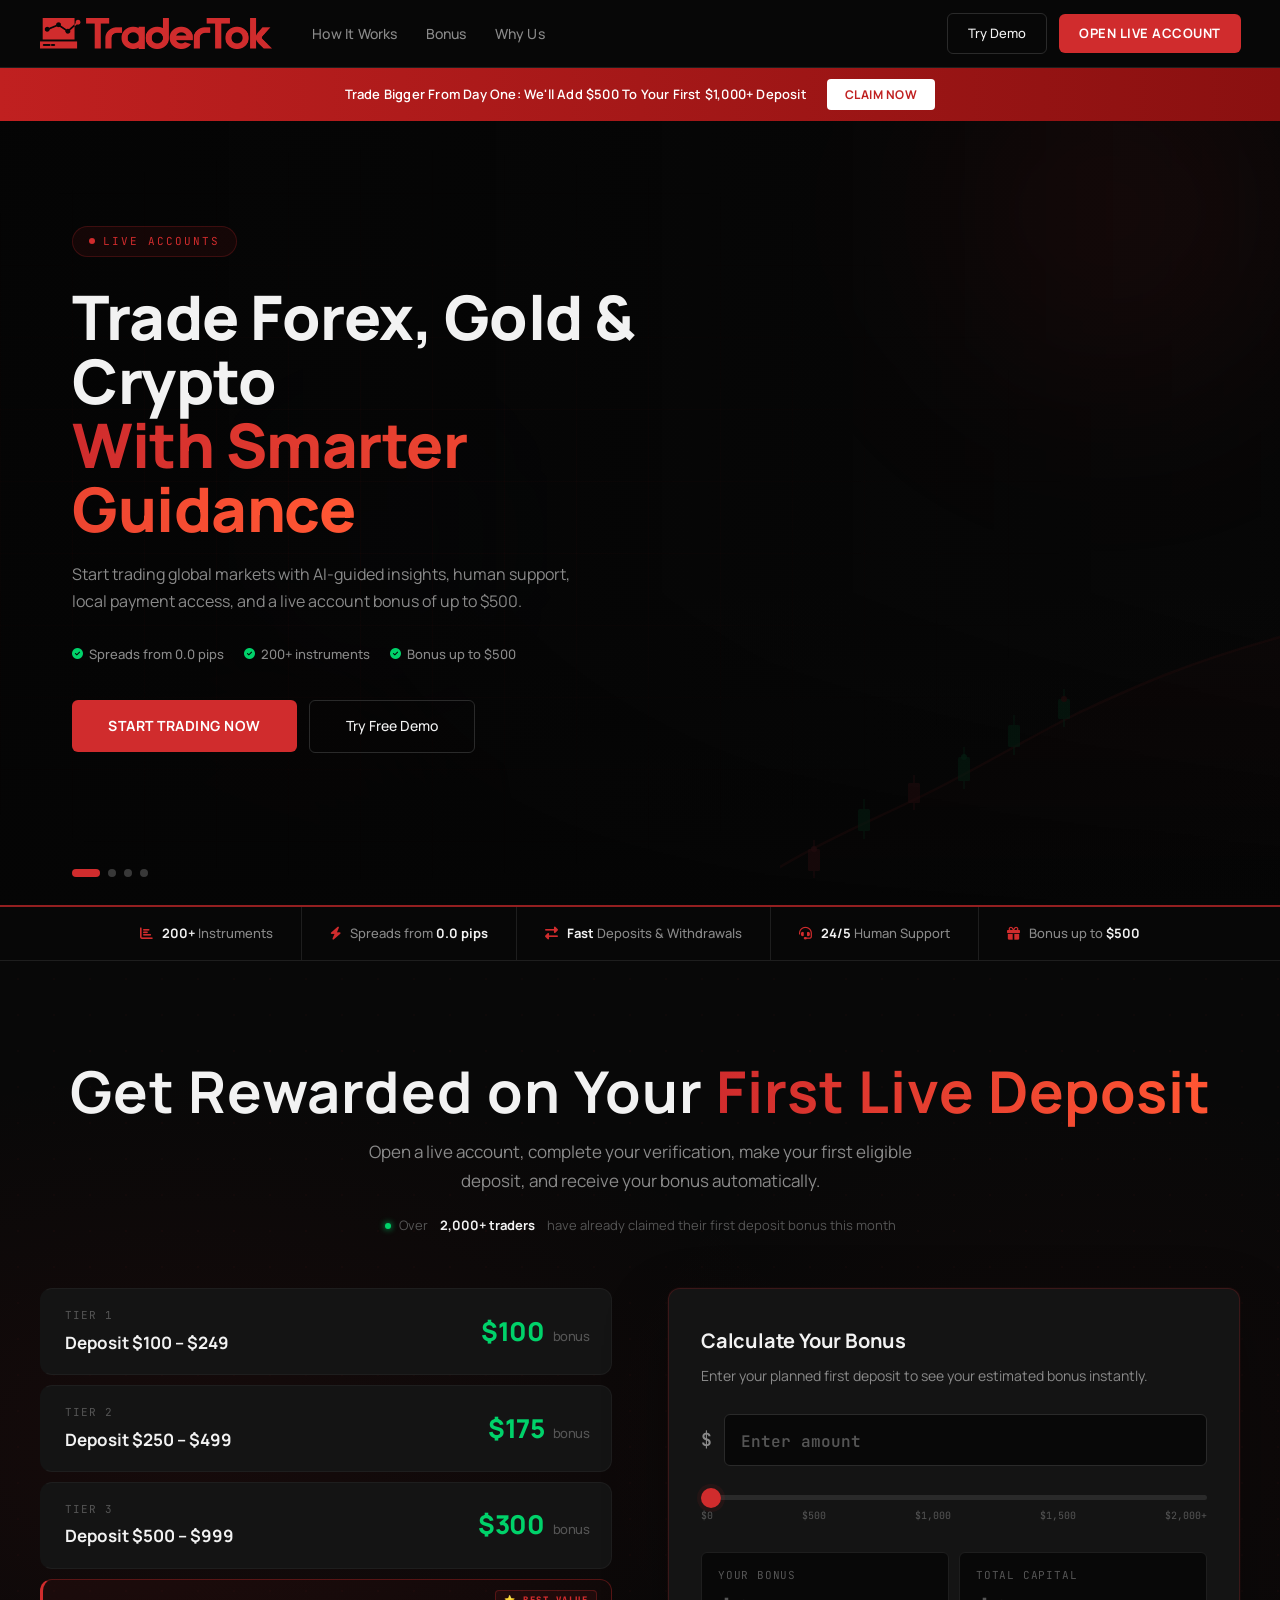
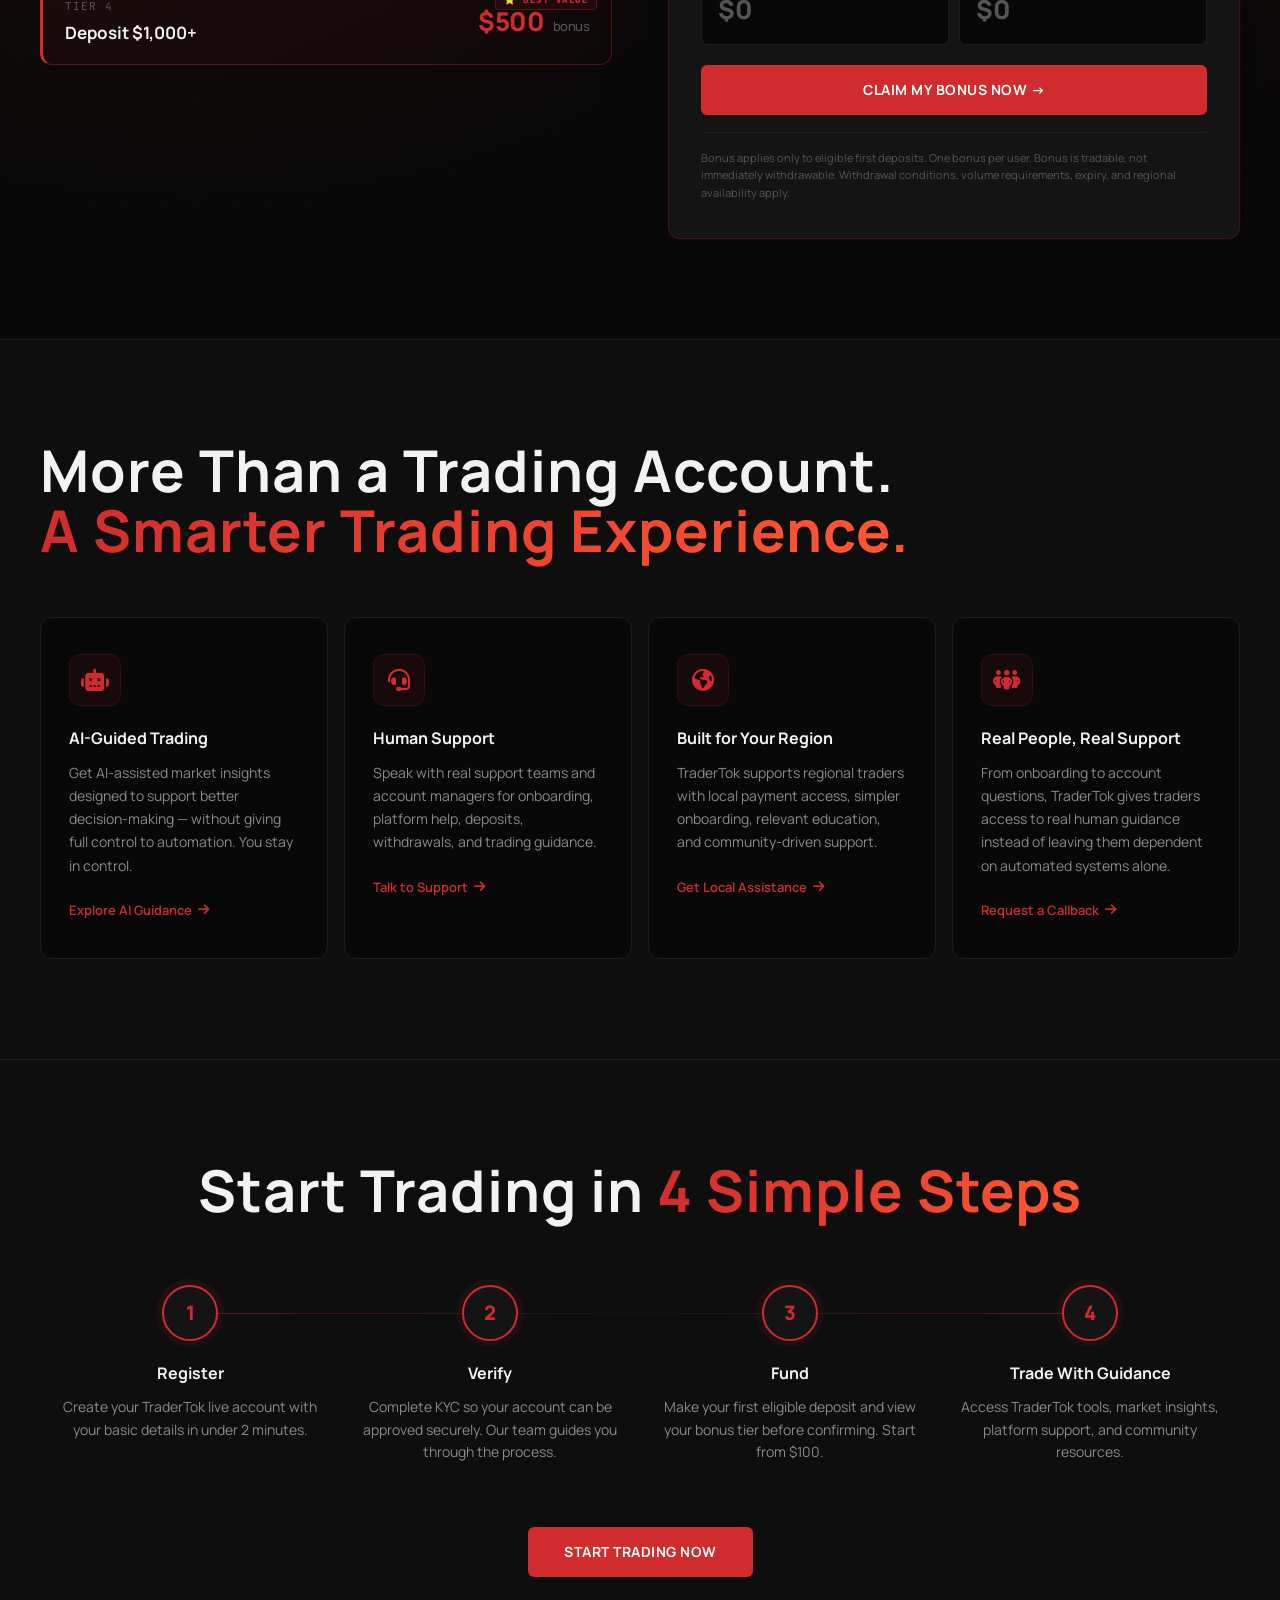
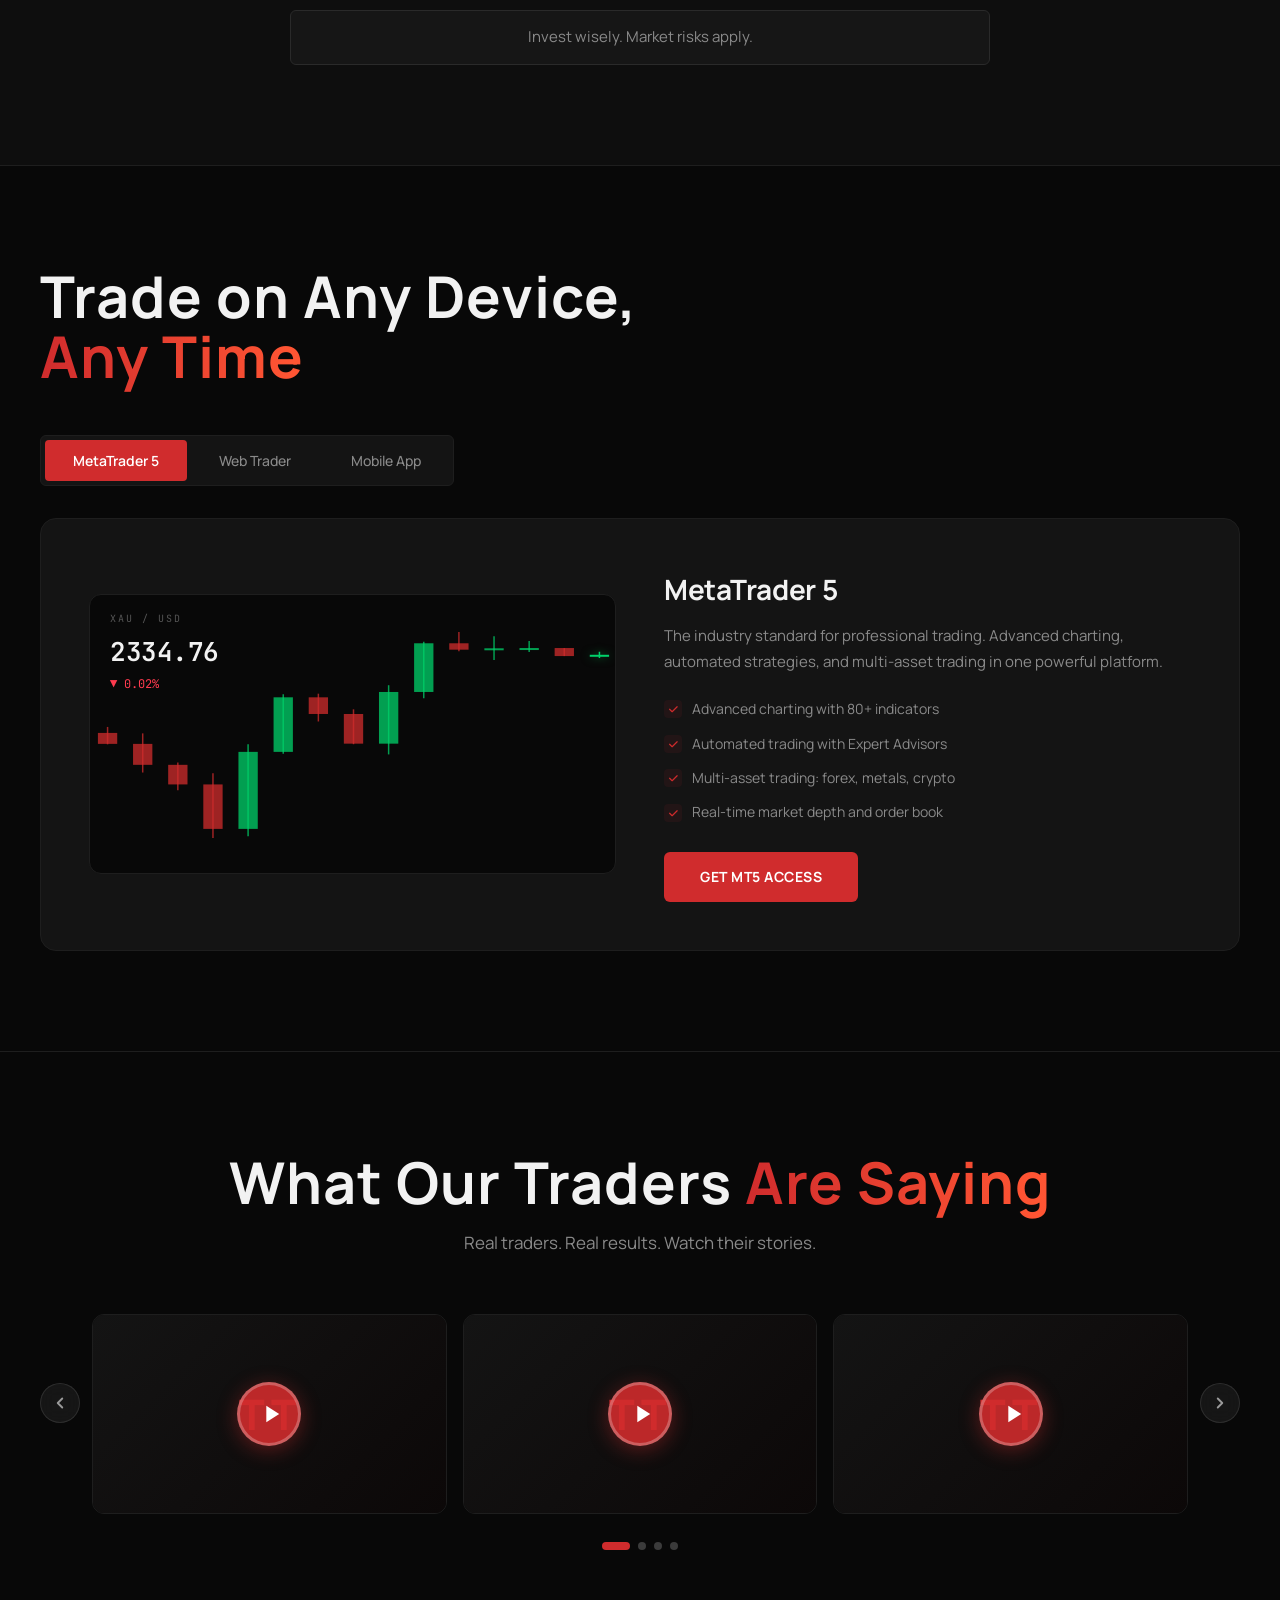
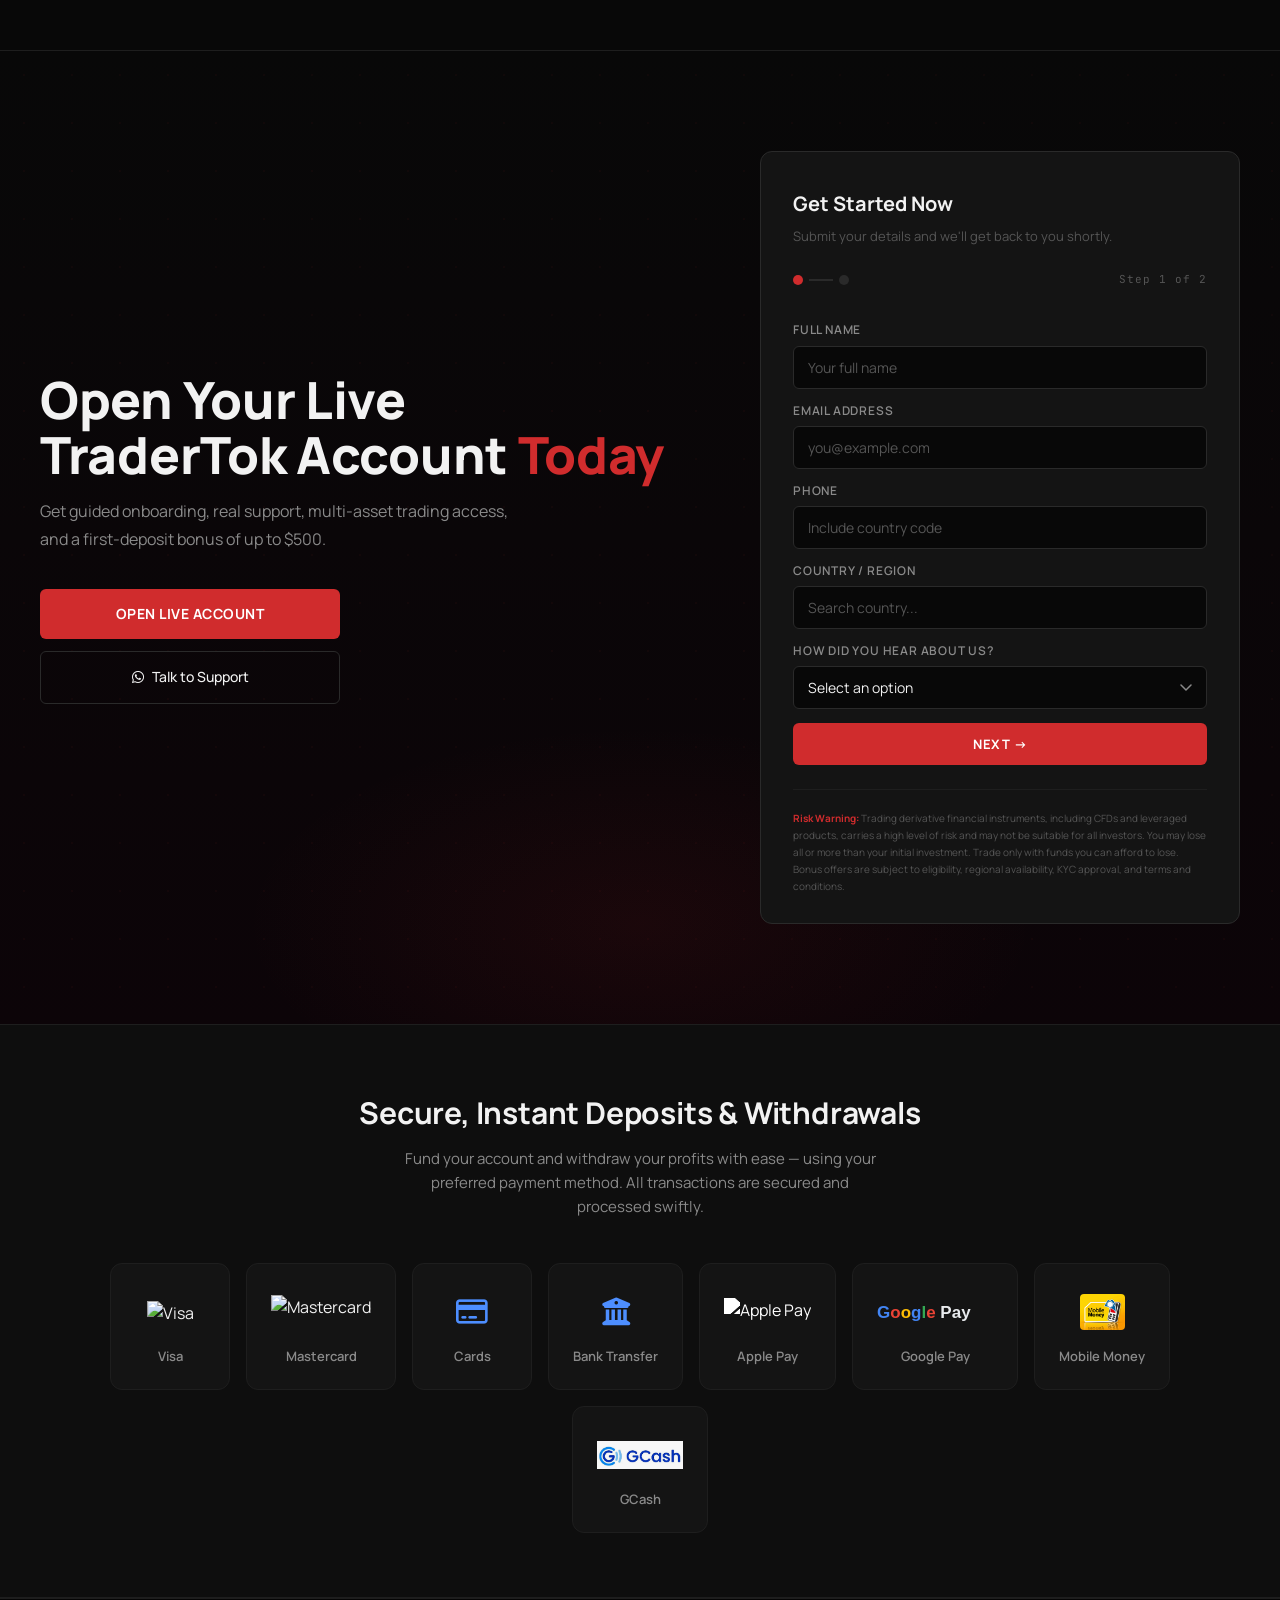
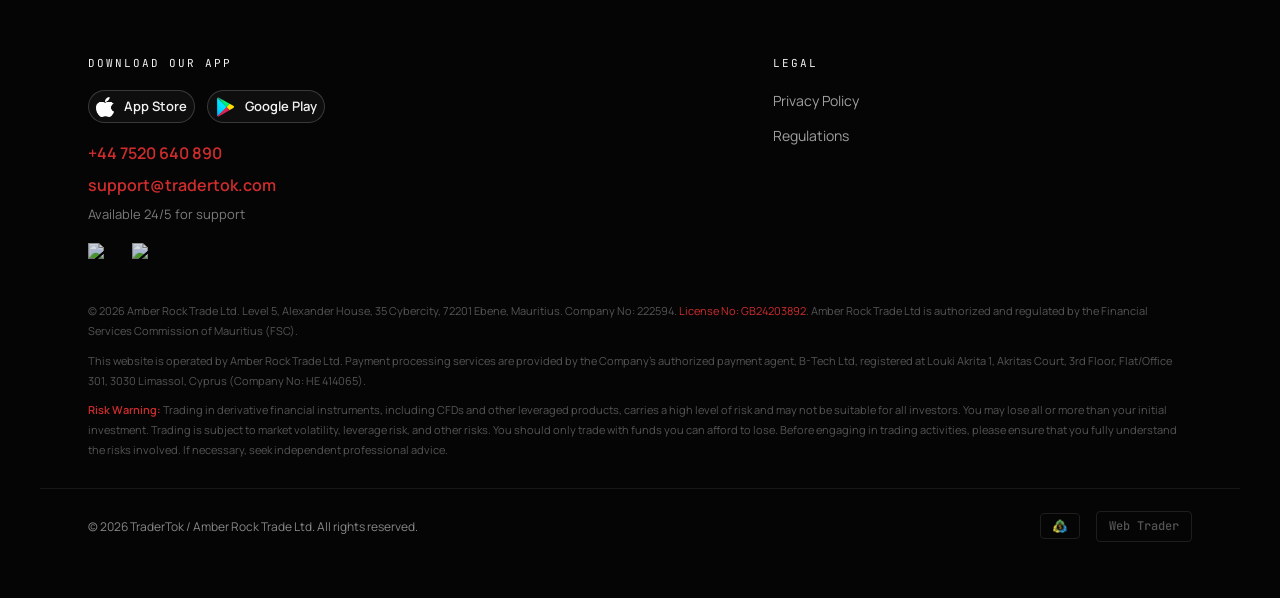
==== index.html @ 3330f0f1 "Deploy sample_LP: replace all files with latest build" ====
<!DOCTYPE html>
<html lang="en">

<head>
    <meta charset="UTF-8">
    <meta name="viewport" content="width=device-width, initial-scale=1.0">
    <title>TraderTok — Trade Forex, Gold &amp; Crypto With Smarter Guidance</title>
    <meta name="description" content="Open a live TraderTok account and get AI-assisted trading guidance, local onboarding support, multi-asset market access, and a first-deposit bonus of up to $500.">
    <link rel="icon" href="../assets/images/logo.png">

    <!-- Fonts -->
    <link rel="preconnect" href="https://fonts.googleapis.com">
    <link rel="preconnect" href="https://fonts.gstatic.com" crossorigin>
    <link href="https://fonts.googleapis.com/css2?family=JetBrains+Mono:wght@400;500;600&family=Manrope:wght@200..800&display=swap" rel="stylesheet">
    <link rel="stylesheet" href="https://cdnjs.cloudflare.com/ajax/libs/font-awesome/6.5.2/css/all.min.css">

    <!-- Google Tag Manager -->
    <script>(function(w,d,s,l,i){w[l]=w[l]||[];w[l].push({'gtm.start':
    new Date().getTime(),event:'gtm.js'});var f=d.getElementsByTagName(s)[0],
    j=d.createElement(s),dl=l!='dataLayer'?'&l='+l:'';j.async=true;j.src=
    'https://www.googletagmanager.com/gtm.js?id='+i+dl;f.parentNode.insertBefore(j,f);
    })(window,document,'script','dataLayer','GTM-MFLLNNTD');</script>
    <!-- End Google Tag Manager -->

    <style>
        /* ============================================================
           PHASE 1 — CSS FOUNDATION ONLY
           (Design tokens, reset, base typography)
           Sections are stubbed — detailed styles added per phase.
        ============================================================ */

        /* ── DESIGN TOKENS ── */
        :root {
            --bg-primary:          #080808;
            --bg-secondary:        #0E0E0E;
            --bg-card:             #141414;
            --bg-card-hover:       #1A1A1A;
            --border:              #1E1E1E;
            --border-light:        #2A2A2A;
            --text-primary:        #F2F2F2;
            --text-secondary:      #8A8A8A;
            --text-muted:          #555555;
            --accent:              #D02C2D;
            --accent-dim:          #A82425;
            --accent-glow:         rgba(208, 44, 45, 0.15);
            --accent-glow-strong:  rgba(208, 44, 45, 0.30);
            --accent-soft:         rgba(208, 44, 45, 0.08);
            --green:               #00D26A;
            --green-glow:          rgba(0, 210, 106, 0.12);
            --red-down:            #FF3B4F;
            --blue:                #4D8EFF;
            --yellow:              #FFD84D;
            --font-base:           "Manrope", system-ui, -apple-system, BlinkMacSystemFont, "Segoe UI", sans-serif;
            --font-display:        "Manrope", system-ui, sans-serif;
            --font-mono:           "JetBrains Mono", monospace;
            --nav-height:          68px;
            --promo-height:        46px;
            --radius-sm:           6px;
            --radius-md:           12px;
            --radius-lg:           16px;
            --transition-fast:     0.2s ease;
            --transition-mid:      0.35s ease;
        }

        /* ── RESET ── */
        *, *::before, *::after {
            margin: 0;
            padding: 0;
            box-sizing: border-box;
        }

        html {
            scroll-behavior: smooth;
        }

        body {
            background: var(--bg-primary);
            color: var(--text-primary);
            font-family: var(--font-base);
            -webkit-font-smoothing: antialiased;
            overflow-x: hidden;
            line-height: 1.6;
        }

        ::selection {
            background: var(--accent);
            color: #fff;
        }

        img { display: block; max-width: 100%; }
        a   { color: inherit; }
        button { font-family: var(--font-base); cursor: pointer; }

        /* ── SHARED SECTION WRAPPER ── */
        .lp-section {
            padding: 100px 24px;
        }

        .lp-inner {
            max-width: 1200px;
            margin: 0 auto;
        }

        .lp-section-label {
            font-family: var(--font-mono);
            font-size: 11px;
            letter-spacing: 3px;
            text-transform: uppercase;
            color: var(--accent);
            margin-bottom: 16px;
        }

        .lp-section-heading {
            font-family: var(--font-display);
            font-size: clamp(32px, 4.5vw, 60px);
            font-weight: 700;
            line-height: 1.05;
            letter-spacing: 1px;
        }

        .lp-section-heading .em {
            color: var(--accent);
        }

        .lp-section-desc {
            font-size: 17px;
            line-height: 1.7;
            color: var(--text-secondary);
            max-width: 560px;
            margin-top: 16px;
            font-weight: 400;
        }

        .lp-divider {
            width: 100%;
            height: 1px;
            background: var(--border);
        }

        /* ── SHARED BUTTONS ── */
        .btn-primary {
            display: inline-flex;
            align-items: center;
            gap: 8px;
            padding: 14px 36px;
            background: var(--accent);
            color: #fff;
            font-size: 14px;
            font-weight: 700;
            border-radius: var(--radius-sm);
            text-decoration: none;
            border: none;
            cursor: pointer;
            text-transform: uppercase;
            letter-spacing: 0.5px;
            transition: transform var(--transition-fast), box-shadow var(--transition-mid);
            white-space: nowrap;
        }

        .btn-primary:hover {
            transform: translateY(-3px);
            box-shadow: 0 12px 40px var(--accent-glow-strong), 0 0 0 1px rgba(208,44,45,0.3);
        }

        .btn-secondary {
            display: inline-flex;
            align-items: center;
            gap: 8px;
            padding: 14px 36px;
            background: transparent;
            color: var(--text-primary);
            font-size: 14px;
            font-weight: 500;
            border-radius: var(--radius-sm);
            text-decoration: none;
            border: 1px solid var(--border-light);
            transition: border-color var(--transition-fast), background var(--transition-fast);
            white-space: nowrap;
        }

        .btn-secondary:hover {
            border-color: rgba(242,242,242,0.4);
            background: var(--bg-card);
            box-shadow: 0 4px 16px rgba(0,0,0,0.2);
        }

        /* ── SEARCHABLE COUNTRY SELECT (shared) ── */
        .ib-search-select { position: relative; }
        .ib-search-select-input { width: 100%; }
        .ib-search-select-list {
            position: absolute; left: 0; right: 0; top: calc(100% + 4px);
            z-index: 400; max-height: 240px; overflow-y: auto;
            margin: 0; padding: 4px 0; list-style: none;
            background: #1a1a1a;
            border: 1px solid var(--border-light);
            border-radius: var(--radius-sm);
            box-shadow: 0 12px 32px rgba(0,0,0,0.5);
        }
        .ib-search-select-option {
            padding: 10px 14px; cursor: pointer;
            font-size: 14px; color: var(--text-primary);
            transition: background var(--transition-fast);
        }
        .ib-search-select-option:hover,
        .ib-search-select-option.is-highlighted {
            background: var(--accent-soft);
        }
        .ib-search-select-option[hidden] { display: none !important; }

        /* ── SHARED FORM FIELD STYLES ── */
        .form-group {
            display: flex;
            flex-direction: column;
            gap: 6px;
        }

        .form-group label {
            font-size: 12px;
            font-weight: 600;
            color: var(--text-secondary);
            text-transform: uppercase;
            letter-spacing: 0.8px;
        }

        .form-group input,
        .form-group select {
            width: 100%;
            padding: 11px 14px;
            background: var(--bg-primary);
            border: 1px solid var(--border-light);
            border-radius: var(--radius-sm);
            color: var(--text-primary);
            font-family: var(--font-base);
            font-size: 14px;
            outline: none;
            transition: border-color var(--transition-fast);
            appearance: none;
            -webkit-appearance: none;
        }

        .form-group input::placeholder {
            color: var(--text-muted);
        }

        .form-group input:focus,
        .form-group select:focus {
            border-color: var(--accent);
        }

        .form-group select {
            background-image: url("data:image/svg+xml,%3Csvg xmlns='http://www.w3.org/2000/svg' width='12' height='8' viewBox='0 0 12 8'%3E%3Cpath d='M1 1l5 5 5-5' stroke='%238A8A8A' stroke-width='1.5' fill='none' stroke-linecap='round'/%3E%3C/svg%3E");
            background-repeat: no-repeat;
            background-position: right 14px center;
            padding-right: 36px;
            cursor: pointer;
        }

        .form-group select option {
            background: var(--bg-card);
            color: var(--text-primary);
        }

        /* ── SCROLL REVEAL ── */
        .reveal {
            opacity: 0;
            transform: translateY(28px);
            transition: opacity 0.7s ease, transform 0.7s ease;
        }
        .reveal.visible {
            opacity: 1;
            transform: translateY(0);
        }

        /* ============================================================
           SECTION STUBS — detailed CSS added in subsequent phases
        ============================================================ */

        /* ── §1 NAV ── */
        #lp-nav {
            position: fixed;
            top: 0; left: 0; right: 0;
            z-index: 200;
            height: var(--nav-height);
            background: rgba(8,8,8,0.92);
            backdrop-filter: blur(24px);
            border-bottom: 1px solid var(--border);
        }
        .nav-inner {
            max-width: 1280px;
            margin: 0 auto;
            padding: 0 40px;
            height: 100%;
            display: flex;
            align-items: center;
            gap: 40px;
        }
        .nav-logo { display: flex; align-items: center; text-decoration: none; flex-shrink: 0; }
        .nav-logo-img { height: 32px; width: auto; object-fit: contain; }
        .nav-links {
            display: flex;
            align-items: center;
            gap: 28px;
            list-style: none;
            flex: 1;
        }
        .nav-links a {
            color: var(--text-secondary);
            text-decoration: none;
            font-size: 14px;
            font-weight: 500;
            letter-spacing: 0.2px;
            transition: color var(--transition-fast);
        }
        .nav-links a:hover { color: var(--text-primary); }
        .nav-actions { display: flex; align-items: center; gap: 12px; flex-shrink: 0; }
        .nav-demo  { padding: 9px 20px !important; font-size: 13px !important; }
        .nav-cta   { padding: 9px 20px !important; font-size: 13px !important; }
        .nav-mobile-btn {
            display: none;
            flex-direction: column;
            gap: 5px;
            padding: 8px;
            background: none;
            border: none;
            cursor: pointer;
            flex-shrink: 0;
        }
        .nav-mobile-btn span {
            display: block;
            width: 22px; height: 2px;
            background: var(--text-primary);
            border-radius: 2px;
            transition: 0.3s;
        }
        /* Mobile nav overlay */
        .nav-mobile-open .nav-links {
            display: flex;
            flex-direction: column;
            position: fixed;
            top: var(--nav-height); left: 0; right: 0;
            background: rgba(8,8,8,0.98);
            backdrop-filter: blur(24px);
            padding: 8px 0;
            border-bottom: 1px solid var(--border);
            z-index: 199;
            gap: 0;
        }
        .nav-mobile-open .nav-links li { border-bottom: 1px solid var(--border); }
        .nav-mobile-open .nav-links a { display: block; padding: 14px 24px; font-size: 15px; }
        .nav-mobile-open .nav-actions { display: flex; }
        @media (max-width: 900px) {
            .nav-inner { padding: 0 20px; gap: 16px; }
            .nav-links  { display: none; }
            .nav-demo   { display: none !important; }
            .nav-mobile-btn { display: flex; }
        }

        /* ── §2 PROMO BANNER ── */
        .promo-banner {
            margin-top: var(--nav-height);
            background: linear-gradient(90deg, #C02020 0%, #8A1010 100%);
            padding: 11px 40px;
            display: flex;
            align-items: center;
            justify-content: center;
            gap: 20px;
            font-size: 13px;
            font-weight: 600;
            color: #fff;
            letter-spacing: 0.2px;
            flex-wrap: wrap;
            min-height: 46px;
        }
        .promo-text strong { font-weight: 800; }
        .promo-code {
            font-family: var(--font-mono);
            background: rgba(255,255,255,0.18);
            padding: 3px 12px;
            border-radius: 4px;
            font-size: 11px;
            letter-spacing: 2px;
        }
        .promo-cta {
            padding: 6px 18px;
            background: #fff;
            color: #C02020;
            border-radius: 4px;
            font-weight: 700;
            font-size: 12px;
            text-decoration: none;
            text-transform: uppercase;
            letter-spacing: 0.5px;
            transition: transform var(--transition-fast);
            white-space: nowrap;
        }
        .promo-cta:hover { transform: scale(1.04); }
        @media (max-width: 600px) {
            .promo-banner { padding: 10px 16px; gap: 10px; font-size: 12px; }
            .promo-code { display: none; }
        }

        /* ── §3 HERO CAROUSEL ── */
        .hero-carousel-section {
            display: grid;
            grid-template-columns: 1fr;
            min-height: calc(100vh - var(--nav-height) - 46px);
        }

        /* ── HERO STATS STRIP (full-width bottom row) ── */
        .hero-stats-strip {
            grid-column: 1 / -1;
            grid-row: 2;
            display: flex;
            align-items: center;
            justify-content: center;
            gap: 0;
            height: 54px;
            padding: 0 40px;
            background: rgba(8,8,8,0.96);
            border-top: 1px solid var(--border);
            overflow: hidden;
        }
        .hss-item {
            display: flex;
            align-items: center;
            gap: 9px;
            padding: 0 28px;
            border-right: 1px solid var(--border);
            font-size: 13px;
            font-weight: 500;
            color: var(--text-secondary);
            white-space: nowrap;
            height: 100%;
        }
        .hss-item:last-child { border-right: none; }
        .hss-item i { color: var(--accent); font-size: 13px; flex-shrink: 0; }
        .hss-item strong { color: var(--text-primary); font-weight: 700; }
        @media (max-width: 900px) {
            .hss-item { padding: 0 16px; font-size: 12px; }
        }
        @media (max-width: 600px) {
            .hero-stats-strip { display: none; }
        }

        /* — Slides area — */
        .hero-slides-area {
            position: relative;
            overflow: hidden;
            min-height: 660px;
        }
        .hero-slide {
            position: absolute;
            inset: 0;
            opacity: 0;
            transition: opacity 0.9s ease;
            display: flex;
            flex-direction: column;
            justify-content: center;
            padding: 80px 72px 130px;
            overflow: hidden;
        }
        .hero-slide.active { opacity: 1; z-index: 1; }

        /* Slide backgrounds */
        .slide-bg {
            position: absolute;
            inset: 0;
            z-index: 0;
            background-size: cover;
            background-position: center center;
            background-repeat: no-repeat;
        }
        .hero-slide[data-slide="0"] .slide-bg {
            background-image:
                linear-gradient(to right, rgba(5,5,5,0.94) 0%, rgba(5,5,5,0.84) 30%, rgba(5,5,5,0.55) 60%, rgba(5,5,5,0.28) 100%),
                linear-gradient(to bottom, transparent 60%, rgba(5,5,5,0.82) 100%),
                url('./assets/images/LP-4.jpeg');
        }
        .hero-slide[data-slide="1"] .slide-bg {
            background-image:
                linear-gradient(to right, rgba(5,5,5,0.94) 0%, rgba(5,5,5,0.84) 30%, rgba(5,5,5,0.55) 60%, rgba(5,5,5,0.28) 100%),
                linear-gradient(to bottom, transparent 60%, rgba(5,5,5,0.82) 100%),
                url('./assets/images/LP 2.png');
        }
        .hero-slide[data-slide="2"] .slide-bg {
            background-image:
                linear-gradient(to right, rgba(5,5,5,0.94) 0%, rgba(5,5,5,0.84) 30%, rgba(5,5,5,0.55) 60%, rgba(5,5,5,0.28) 100%),
                linear-gradient(to bottom, transparent 60%, rgba(5,5,5,0.82) 100%),
                url('./assets/images/LP 1.png');
        }
        .hero-slide[data-slide="3"] .slide-bg {
            background-image:
                linear-gradient(to right, rgba(5,5,5,0.94) 0%, rgba(5,5,5,0.84) 30%, rgba(5,5,5,0.55) 60%, rgba(5,5,5,0.28) 100%),
                linear-gradient(to bottom, transparent 60%, rgba(5,5,5,0.82) 100%),
                url('./assets/images/LP-3.jpeg');
        }

        /* Subtle grid overlay */
        .slide-grid {
            position: absolute;
            inset: 0;
            z-index: 0;
            background-image:
                linear-gradient(rgba(208,44,45,0.03) 1px, transparent 1px),
                linear-gradient(90deg, rgba(208,44,45,0.03) 1px, transparent 1px);
            background-size: 72px 72px;
            mask-image: radial-gradient(ellipse 80% 70% at 30% 50%, black 10%, transparent 70%);
            -webkit-mask-image: radial-gradient(ellipse 80% 70% at 30% 50%, black 10%, transparent 70%);
        }

        /* Abstract art decorations */
        .slide-decoration {
            position: absolute;
            right: 0; bottom: 0;
            z-index: 0;
            pointer-events: none;
            opacity: 0.10;
        }

        /* Slide content */
        .slide-content {
            position: relative;
            z-index: 1;
            max-width: 620px;
            opacity: 0;
            transform: translateY(18px);
            transition: opacity 0.7s ease 0.2s, transform 0.7s ease 0.2s;
        }
        .hero-slide.active .slide-content { opacity: 1; transform: translateY(0); }

        .slide-badge {
            display: inline-flex;
            align-items: center;
            gap: 8px;
            padding: 6px 16px;
            background: var(--accent-soft);
            border: 1px solid rgba(208,44,45,0.22);
            border-radius: 100px;
            font-family: var(--font-mono);
            font-size: 11px;
            color: var(--accent);
            letter-spacing: 2px;
            margin-bottom: 28px;
        }
        .badge-dot {
            width: 6px; height: 6px;
            border-radius: 50%;
            background: var(--accent);
            animation: blink 2s ease infinite;
        }
        @keyframes blink { 0%,100%{opacity:1} 50%{opacity:0.3} }

        .slide-headline {
            font-size: clamp(38px, 4.8vw, 68px);
            font-weight: 800;
            line-height: 1.04;
            letter-spacing: -0.5px;
            margin-bottom: 20px;
        }
        .slide-headline .em { color: var(--accent); }

        .slide-sub {
            font-size: 16px;
            line-height: 1.72;
            color: var(--text-secondary);
            max-width: 520px;
            margin-bottom: 28px;
            font-weight: 400;
        }
        .slide-trust {
            display: flex;
            align-items: center;
            gap: 20px;
            margin-bottom: 36px;
            flex-wrap: wrap;
        }
        .trust-point {
            display: flex;
            align-items: center;
            gap: 6px;
            font-size: 13px;
            color: var(--text-secondary);
            font-weight: 500;
        }
        .trust-point i { color: var(--green); font-size: 11px; }
        .slide-actions { display: flex; gap: 12px; flex-wrap: wrap; }

        /* Carousel arrows */
        .carousel-arrow {
            position: absolute;
            top: 50%;
            transform: translateY(-50%);
            width: 44px; height: 44px;
            border-radius: 50%;
            background: rgba(255,255,255,0.06);
            backdrop-filter: blur(8px);
            border: 1px solid rgba(255,255,255,0.10);
            color: rgba(242,242,242,0.55);
            display: flex;
            align-items: center;
            justify-content: center;
            z-index: 10;
            cursor: pointer;
            opacity: 0;
            transition: opacity var(--transition-mid), background var(--transition-fast),
                        border-color var(--transition-fast), color var(--transition-fast);
        }
        .carousel-arrow svg { width: 18px; height: 18px; pointer-events: none; }
        .hero-slides-area:hover .carousel-arrow { opacity: 1; }
        .carousel-arrow:hover {
            background: rgba(208,44,45,0.18);
            border-color: rgba(208,44,45,0.35);
            color: #fff;
        }
        .carousel-prev { left: 20px; }
        .carousel-next { right: 20px; }

        /* Carousel dots */
        .carousel-dots {
            position: absolute;
            bottom: 30px; left: 72px;
            display: flex;
            align-items: center;
            gap: 8px;
            z-index: 10;
        }
        .carousel-dot {
            width: 8px; height: 8px;
            border-radius: 100px;
            background: rgba(242,242,242,0.22);
            border: none;
            cursor: pointer;
            padding: 0;
            transition: width 0.35s ease, background 0.35s ease;
        }
        .carousel-dot.active { width: 28px; background: var(--accent); }

        /* Slide progress bar */
        .slide-progress {
            position: absolute;
            bottom: 0; left: 0;
            height: 2px;
            background: var(--accent);
            width: 0%;
            z-index: 10;
            opacity: 0.7;
        }

        /* — Form panel — */

        .form-consent {
            display: flex;
            align-items: flex-start;
            gap: 9px;
            font-size: 11px;
            color: var(--text-secondary);
            line-height: 1.5;
            padding-top: 2px;
        }
        .form-consent input[type="checkbox"] {
            width: 14px; height: 14px;
            flex-shrink: 0;
            margin-top: 2px;
            accent-color: var(--accent);
            cursor: pointer;
        }
        .form-consent a { color: var(--accent); }

        .form-error-msg {
            font-size: 12px;
            color: var(--red-down);
            padding: 7px 10px;
            background: rgba(255,59,79,0.08);
            border: 1px solid rgba(255,59,79,0.18);
            border-radius: var(--radius-sm);
            display: none;
        }
        .form-error-msg.visible { display: block; }

        .btn-form-submit {
            width: 100%;
            padding: 12px;
            font-size: 13px;
            font-weight: 700;
            background: var(--accent);
            color: #fff;
            border: none;
            border-radius: var(--radius-sm);
            cursor: pointer;
            text-transform: uppercase;
            letter-spacing: 0.5px;
            transition: background var(--transition-fast), transform var(--transition-fast), box-shadow var(--transition-mid);
            margin-top: 2px;
        }
        .btn-form-submit:hover {
            background: var(--accent-dim);
            transform: translateY(-1px);
            box-shadow: 0 6px 20px var(--accent-glow-strong);
        }
        .btn-form-submit:disabled { opacity: 0.6; cursor: not-allowed; transform: none; box-shadow: none; }

        .form-disclaimer {
            font-size: 10px;
            line-height: 1.6;
            color: var(--text-muted);
            margin-top: 14px;
            padding-top: 12px;
            border-top: 1px solid var(--border);
        }

        /* Form success state */
        .form-success-panel {
            display: flex;
            flex-direction: column;
            align-items: center;
            text-align: center;
            padding: 20px 0;
            gap: 10px;
        }
        .form-success-icon {
            width: 52px; height: 52px;
            border-radius: 50%;
            background: rgba(0,210,106,0.10);
            border: 1px solid rgba(0,210,106,0.22);
            display: flex;
            align-items: center;
            justify-content: center;
            font-size: 22px;
            color: var(--green);
            margin-bottom: 4px;
        }
        .form-success-title { font-size: 17px; font-weight: 700; }
        .form-success-msg {
            font-size: 13px;
            color: var(--text-secondary);
            line-height: 1.6;
            max-width: 260px;
        }
        .form-success-actions {
            display: flex;
            flex-direction: column;
            gap: 8px;
            width: 100%;
            margin-top: 6px;
        }
        .form-success-actions a {
            display: block;
            text-align: center;
            padding: 10px;
            font-size: 13px;
            font-weight: 600;
            border-radius: var(--radius-sm);
            text-decoration: none;
            transition: all var(--transition-fast);
        }
        .action-primary { background: var(--accent); color: #fff; }
        .action-primary:hover { background: var(--accent-dim); }
        .action-secondary {
            background: transparent;
            color: var(--text-secondary);
            border: 1px solid var(--border-light);
        }
        .action-secondary:hover { color: var(--text-primary); border-color: var(--text-muted); }

        /* Hero carousel responsive */
        @media (max-width: 1100px) {
            .hero-slide { padding: 60px 48px 110px; }
        }
        @media (max-width: 900px) {
            .hero-carousel-section { min-height: auto; }
            .hero-slides-area { min-height: 560px; }
            .hero-slide { padding: 56px 28px 90px; }
            .carousel-arrow { display: none; }
            .carousel-dots { left: 28px; }
        }
        @media (max-width: 580px) {
            .hero-slides-area { min-height: 500px; }
            .hero-slide { padding: 48px 20px 80px; }
            .slide-sub { font-size: 15px; }
            .slide-trust { gap: 12px; }
            .slide-actions { flex-direction: column; }
            .slide-actions a { justify-content: center; }
            .carousel-dots { left: 20px; bottom: 22px; }
        }
        /* ── §4 STATS BAR (removed) ── */
        .stats-bar {
            background: var(--bg-card);
            border-bottom: 1px solid var(--border);
            padding: 0 40px;
            display: flex;
            align-items: center;
            justify-content: center;
            height: 56px;
            gap: 0;
            overflow: hidden;
        }
        .stats-bar-item {
            display: flex;
            align-items: center;
            gap: 8px;
            padding: 0 28px;
            border-right: 1px solid var(--border);
            font-size: 13px;
            font-weight: 600;
            color: var(--text-secondary);
            white-space: nowrap;
        }
        .stats-bar-item:last-child { border-right: none; }
        .stats-bar-item i { color: var(--accent); font-size: 12px; }
        .stats-bar-item strong { color: var(--text-primary); }
        @media (max-width: 900px) {
            .stats-bar { gap: 0; overflow-x: auto; justify-content: flex-start; padding: 0 16px; }
            .stats-bar-item { padding: 0 18px; font-size: 12px; }
        }
        @media (max-width: 600px) {
            .stats-bar { display: none; }
        }

        /* ── §5 TICKER BAR ── */
        .ticker-bar {
            background: var(--bg-secondary);
            border-bottom: 1px solid var(--border);
            height: 42px;
            display: flex;
            align-items: center;
            overflow: hidden;
            font-family: var(--font-mono);
            font-size: 12px;
            position: relative;
        }
        .ticker-bar::before,
        .ticker-bar::after {
            content: '';
            position: absolute;
            top: 0; bottom: 0;
            width: 60px;
            z-index: 2;
            pointer-events: none;
        }
        .ticker-bar::before { left: 0; background: linear-gradient(to right, var(--bg-secondary), transparent); }
        .ticker-bar::after  { right: 0; background: linear-gradient(to left, var(--bg-secondary), transparent); }
        .ticker-track {
            display: flex;
            width: max-content;
            animation: tickerScroll 30s linear infinite;
        }
        .ticker-track:hover { animation-play-state: paused; }
        @keyframes tickerScroll {
            from { transform: translateX(0); }
            to   { transform: translateX(-50%); }
        }
        .ticker-item {
            display: flex;
            align-items: center;
            gap: 10px;
            padding: 0 24px;
            height: 42px;
            border-right: 1px solid var(--border);
            color: var(--text-muted);
            white-space: nowrap;
        }
        .ticker-symbol { color: var(--text-secondary); font-weight: 600; }
        .ticker-price  { color: var(--text-primary); }
        .ticker-up     { color: var(--green); }
        .ticker-down   { color: var(--red-down); }

        /* ── §6 BONUS SECTION ── */
        .bonus-section {
            background:
                radial-gradient(ellipse 80% 60% at 15% 50%, rgba(208,44,45,0.07) 0%, transparent 65%),
                radial-gradient(ellipse 60% 60% at 85% 50%, rgba(208,44,45,0.04) 0%, transparent 65%),
                var(--bg-primary);
            padding: 100px 24px;
            position: relative;
            overflow: hidden;
        }
        .bonus-section::before {
            content: '';
            position: absolute;
            inset: 0;
            background-image: radial-gradient(circle, rgba(208,44,45,0.06) 1px, transparent 1px);
            background-size: 36px 36px;
            pointer-events: none;
            opacity: 0.5;
        }
        .bonus-section-header {
            text-align: center;
            margin-bottom: 20px;
        }
        .bonus-social-proof {
            text-align: center;
            font-size: 13px;
            color: var(--text-muted);
            margin-bottom: 52px;
            display: flex;
            align-items: center;
            justify-content: center;
            gap: 8px;
        }
        .bonus-social-proof-dot {
            width: 6px; height: 6px;
            border-radius: 50%;
            background: var(--green);
            box-shadow: 0 0 6px var(--green);
            animation: pulseDot 2s ease infinite;
            flex-shrink: 0;
        }
        @keyframes pulseDot {
            0%, 100% { opacity: 1; transform: scale(1); }
            50%       { opacity: 0.5; transform: scale(1.4); }
        }
        .bonus-layout {
            display: grid;
            grid-template-columns: 1fr 1fr;
            gap: 56px;
            align-items: start;
            position: relative;
            z-index: 1;
        }

        /* Tier table */
        .bonus-tiers { display: flex; flex-direction: column; gap: 10px; }
        .bonus-tier {
            display: flex;
            align-items: center;
            justify-content: space-between;
            padding: 18px 22px;
            background: var(--bg-card);
            border: 1px solid var(--border);
            border-radius: var(--radius-md);
            border-left: 3px solid transparent;
            transition: border-color var(--transition-fast), transform var(--transition-fast), box-shadow var(--transition-fast);
            position: relative;
            overflow: hidden;
        }
        .bonus-tier:hover {
            border-left-color: var(--accent);
            transform: translateX(6px);
            box-shadow: 0 8px 32px rgba(0,0,0,0.25);
        }
        .bonus-tier-left { display: flex; flex-direction: column; gap: 4px; }
        .tier-label {
            font-size: 11px;
            color: var(--text-muted);
            font-family: var(--font-mono);
            text-transform: uppercase;
            letter-spacing: 1px;
        }
        .tier-deposit {
            font-size: 17px;
            font-weight: 700;
            color: var(--text-primary);
        }
        .tier-bonus {
            font-family: var(--font-display);
            font-size: 26px;
            font-weight: 800;
            color: var(--green);
            letter-spacing: -0.5px;
        }
        .tier-bonus span { font-size: 13px; font-weight: 500; color: var(--text-muted); margin-left: 4px; }
        /* Best Value tier */
        .bonus-tier:last-child {
            background: linear-gradient(135deg, rgba(208,44,45,0.06) 0%, rgba(208,44,45,0.02) 100%);
            border-color: rgba(208,44,45,0.35);
            border-left-color: var(--accent);
        }
        .bonus-tier:last-child .tier-bonus { color: var(--accent); }
        .bonus-tier:last-child::after {
            content: '⭐ BEST VALUE';
            position: absolute;
            top: 10px; right: 14px;
            font-family: var(--font-mono);
            font-size: 9px;
            font-weight: 800;
            letter-spacing: 1.5px;
            color: var(--accent);
            background: var(--accent-soft);
            border: 1px solid rgba(208,44,45,0.3);
            padding: 2px 8px;
            border-radius: 4px;
        }
        .bonus-tier:last-child:hover { border-left-color: var(--accent); box-shadow: 0 8px 40px rgba(208,44,45,0.15); }

        /* Bonus calculator */
        .bonus-calc {
            background: var(--bg-card);
            border: 1px solid rgba(208,44,45,0.2);
            border-radius: var(--radius-md);
            padding: 36px 32px;
            position: sticky;
            top: 88px;
            box-shadow: 0 0 0 1px rgba(208,44,45,0.05), 0 24px 64px rgba(0,0,0,0.3);
        }
        .bonus-calc-title {
            font-size: 20px;
            font-weight: 700;
            margin-bottom: 8px;
            letter-spacing: -0.2px;
        }
        .bonus-calc-sub {
            font-size: 14px;
            color: var(--text-secondary);
            margin-bottom: 28px;
            line-height: 1.5;
        }
        .calc-input-row {
            display: flex;
            align-items: center;
            gap: 12px;
            margin-bottom: 16px;
        }
        .calc-currency-symbol {
            font-family: var(--font-mono);
            font-size: 18px;
            font-weight: 600;
            color: var(--text-secondary);
            flex-shrink: 0;
        }
        .calc-number-input {
            flex: 1;
            padding: 12px 16px;
            background: var(--bg-primary);
            border: 1px solid var(--border-light);
            border-radius: var(--radius-sm);
            color: var(--text-primary);
            font-family: var(--font-mono);
            font-size: 20px;
            font-weight: 600;
            outline: none;
            transition: border-color var(--transition-fast), box-shadow var(--transition-fast);
            width: 100%;
        }
        .calc-number-input:focus { border-color: var(--accent); box-shadow: 0 0 0 3px var(--accent-soft); }
        .calc-number-input::placeholder { color: var(--text-muted); font-size: 16px; }

        .calc-slider {
            width: 100%;
            -webkit-appearance: none;
            height: 5px;
            background: var(--border-light);
            border-radius: 3px;
            outline: none;
            margin-bottom: 8px;
            cursor: pointer;
        }
        .calc-slider::-webkit-slider-thumb {
            -webkit-appearance: none;
            width: 20px; height: 20px;
            border-radius: 50%;
            background: var(--accent);
            cursor: pointer;
            box-shadow: 0 0 0 4px var(--accent-soft);
            transition: box-shadow var(--transition-fast), transform var(--transition-fast);
        }
        .calc-slider::-webkit-slider-thumb:hover {
            box-shadow: 0 0 0 7px var(--accent-glow);
            transform: scale(1.1);
        }
        .calc-slider-labels {
            display: flex;
            justify-content: space-between;
            font-family: var(--font-mono);
            font-size: 10px;
            color: var(--text-muted);
            margin-bottom: 28px;
        }
        .calc-results-wrap {
            display: grid;
            grid-template-columns: 1fr 1fr;
            gap: 10px;
            margin-bottom: 20px;
        }
        .calc-result {
            display: flex;
            flex-direction: column;
            gap: 4px;
            padding: 14px 16px;
            background: var(--bg-primary);
            border: 1px solid var(--border);
            border-radius: var(--radius-sm);
        }
        .calc-result-label {
            font-size: 11px;
            color: var(--text-muted);
            font-family: var(--font-mono);
            text-transform: uppercase;
            letter-spacing: 0.8px;
        }
        .calc-result-val {
            font-family: var(--font-display);
            font-size: 26px;
            font-weight: 800;
            color: var(--text-muted);
            letter-spacing: -0.5px;
            transition: color 0.3s ease;
        }
        .calc-result-val.has-bonus { color: var(--green); }
        .calc-total-val {
            font-family: var(--font-display);
            font-size: 26px;
            font-weight: 800;
            color: var(--text-muted);
            letter-spacing: -0.5px;
            transition: color 0.3s ease;
        }
        .calc-total-val.has-bonus { color: var(--accent); }
        .bonus-calc-disclaimer {
            font-size: 11px;
            color: var(--text-muted);
            line-height: 1.6;
            margin-top: 16px;
            padding-top: 16px;
            border-top: 1px solid var(--border);
        }

        @media (max-width: 960px) {
            .bonus-layout { grid-template-columns: 1fr; gap: 40px; }
            .bonus-calc { position: static; }
        }
        @media (max-width: 480px) {
            .calc-results-wrap { grid-template-columns: 1fr; }
        }
        /* ── §7 WHY TRADERTOK ── */
        .why-section { background: var(--bg-secondary); padding: 100px 24px; }
        .why-grid {
            display: grid;
            grid-template-columns: repeat(4, 1fr);
            gap: 16px;
            margin-top: 56px;
        }
        .why-card {
            background: var(--bg-primary);
            border: 1px solid var(--border);
            border-radius: var(--radius-md);
            padding: 36px 28px;
            transition: border-color var(--transition-mid), transform var(--transition-fast), box-shadow var(--transition-mid);
            position: relative;
            overflow: hidden;
            display: block;
            text-decoration: none;
            color: inherit;
            cursor: pointer;
        }
        .why-card::after {
            content: '';
            position: absolute;
            bottom: 0; left: 0; right: 0;
            height: 3px;
            background: var(--accent);
            opacity: 0;
            transition: opacity var(--transition-mid);
        }
        .why-card:hover { border-color: rgba(208,44,45,0.55); transform: translateY(-6px); box-shadow: 0 20px 56px rgba(0,0,0,0.45), 0 0 0 1px rgba(208,44,45,0.12); }
        .why-card:hover::after { opacity: 1; }
        .why-card-icon {
            width: 52px; height: 52px;
            border-radius: 12px;
            background: var(--accent-soft);
            border: 1px solid rgba(208,44,45,0.15);
            display: flex; align-items: center; justify-content: center;
            font-size: 22px;
            margin-bottom: 20px;
        }
        .why-card h3 { font-size: 16px; font-weight: 700; margin-bottom: 10px; }
        .why-card p  { font-size: 14px; line-height: 1.65; color: var(--text-secondary); margin-bottom: 20px; }
        .why-card-link {
            font-size: 13px;
            font-weight: 600;
            color: var(--accent);
            text-decoration: none;
            display: inline-flex;
            align-items: center;
            gap: 6px;
            transition: gap var(--transition-fast);
        }
        .why-card-link:hover { gap: 10px; }
        @media (max-width: 1024px) { .why-grid { grid-template-columns: repeat(2, 1fr); } }
        @media (max-width: 580px)  { .why-grid { grid-template-columns: 1fr; } }


        /* ── §9 HOW IT WORKS ── */
        .hiw-section { background: var(--bg-secondary); padding: 100px 24px; }
        .hiw-steps {
            display: grid;
            grid-template-columns: repeat(4, 1fr);
            gap: 0;
            margin-top: 64px;
            position: relative;
        }
        .hiw-steps::before {
            content: '';
            position: absolute;
            top: 28px;
            left: calc(12.5% + 24px);
            right: calc(12.5% + 24px);
            height: 1px;
            background: linear-gradient(to right, var(--accent), var(--border), var(--accent));
            opacity: 0.35;
            pointer-events: none;
        }
        .hiw-step {
            display: flex;
            flex-direction: column;
            align-items: center;
            text-align: center;
            padding: 0 20px;
            position: relative;
            opacity: 0;
            transform: translateY(32px);
            transition: opacity 0.65s cubic-bezier(0.16,1,0.3,1),
                        transform 0.65s cubic-bezier(0.16,1,0.3,1);
        }
        .hiw-step.step-visible {
            opacity: 1;
            transform: translateY(0);
        }
        /* Desktop stagger via CSS delays — avoids setTimeout drift */
        .hiw-step:nth-child(2) { transition-delay: 0.15s; }
        .hiw-step:nth-child(3) { transition-delay: 0.30s; }
        .hiw-step:nth-child(4) { transition-delay: 0.45s; }
        .hiw-step-num {
            width: 56px; height: 56px;
            border-radius: 50%;
            background: var(--bg-card);
            border: 2px solid var(--accent);
            display: flex; align-items: center; justify-content: center;
            font-family: var(--font-display);
            font-size: 20px;
            font-weight: 800;
            color: var(--accent);
            margin-bottom: 20px;
            position: relative;
            z-index: 1;
            box-shadow: 0 0 0 6px var(--accent-soft);
        }
        .hiw-step h3 { font-size: 16px; font-weight: 700; margin-bottom: 10px; }
        .hiw-step p  { font-size: 14px; color: var(--text-secondary); line-height: 1.6; margin-bottom: 16px; }
        .hiw-step-link {
            font-size: 13px;
            font-weight: 600;
            color: var(--accent);
            text-decoration: none;
        }
        .hiw-step-link:hover { text-decoration: underline; }
        @media (max-width: 900px) {
            .hiw-steps { grid-template-columns: repeat(2, 1fr); gap: 40px; }
            .hiw-steps::before { display: none; }
        }
        @media (max-width: 520px) {
            .hiw-steps { grid-template-columns: 1fr; gap: 32px; }
            /* Each step gets its own observer on mobile — no CSS delay needed */
            .hiw-step:nth-child(n) { transition-delay: 0s; }
        }
        /* ── HOW IT WORKS risk note ── */
        .hiw-risk-note {
            text-align: center;
            font-size: 15px;
            color: var(--text-secondary);
            max-width: 700px;
            margin: 32px auto 0;
            line-height: 1.65;
            padding: 14px 24px;
            border: 1px solid var(--border-light);
            border-radius: var(--radius-sm);
            background: rgba(255,255,255,0.03);
        }
        .hiw-risk-note strong { color: var(--text-primary); font-weight: 600; }

        /* ── §10 PLATFORM TABS ── */
        .platform-section { background: var(--bg-primary); padding: 100px 24px; }
        .platform-tabs-nav {
            display: flex;
            gap: 4px;
            margin-top: 48px;
            background: var(--bg-card);
            border: 1px solid var(--border);
            border-radius: var(--radius-sm);
            padding: 4px;
            width: fit-content;
        }
        .ptab-btn {
            padding: 11px 28px;
            font-size: 14px;
            font-weight: 500;
            color: var(--text-secondary);
            border-radius: 4px;
            border: none;
            background: transparent;
            cursor: pointer;
            transition: all var(--transition-fast);
            font-family: var(--font-base);
            white-space: nowrap;
        }
        .ptab-btn.active { background: var(--accent); color: #fff; font-weight: 600; }
        .ptab-btn:hover:not(.active) { color: var(--text-primary); }

        .platform-panels { margin-top: 32px; }
        .platform-panel {
            display: none;
            grid-template-columns: 1fr 1fr;
            gap: 48px;
            align-items: center;
            background: var(--bg-card);
            border: 1px solid var(--border);
            border-radius: var(--radius-lg);
            padding: 48px;
        }
        .platform-panel.active { display: grid; }

        .platform-visual {
            background: var(--bg-primary);
            border: 1px solid var(--border);
            border-radius: var(--radius-md);
            padding: 28px;
            min-height: 280px;
            display: flex;
            flex-direction: column;
            justify-content: center;
        }
        .pv-label {
            font-family: var(--font-mono);
            font-size: 10px;
            text-transform: uppercase;
            letter-spacing: 2px;
            color: var(--text-muted);
            margin-bottom: 12px;
        }
        .pv-price {
            font-family: var(--font-mono);
            font-size: 36px;
            font-weight: 600;
            letter-spacing: -1px;
            margin-bottom: 4px;
        }
        .pv-change { font-family: var(--font-mono); font-size: 14px; color: var(--green); margin-bottom: 24px; }
        .pv-bars {
            display: flex;
            align-items: flex-end;
            gap: 3px;
            height: 80px;
        }
        .pv-bar { flex: 1; border-radius: 2px 2px 0 0; }
        .pv-bar.g { background: rgba(0,210,106,0.5); }
        .pv-bar.r { background: rgba(208,44,45,0.5); }

        .platform-info h3 {
            font-size: 28px;
            font-weight: 700;
            letter-spacing: -0.3px;
            margin-bottom: 12px;
        }
        .platform-info p {
            font-size: 15px;
            color: var(--text-secondary);
            line-height: 1.7;
            margin-bottom: 24px;
        }
        .platform-feat-list { display: flex; flex-direction: column; gap: 12px; margin-bottom: 28px; }
        .platform-feat {
            display: flex;
            align-items: center;
            gap: 10px;
            font-size: 14px;
            color: var(--text-secondary);
        }
        .platform-feat .pf-check {
            width: 18px; height: 18px;
            border-radius: 4px;
            background: var(--accent-soft);
            display: flex; align-items: center; justify-content: center;
            color: var(--accent);
            font-size: 10px;
            flex-shrink: 0;
        }
        @media (max-width: 900px) {
            .platform-panel.active { grid-template-columns: 1fr; padding: 28px; }
            .platform-tabs-nav { overflow-x: auto; width: 100%; }
        }

        /* ── Mobile App Phone Mockup ── */
        .mobile-phone-wrap {
            display: flex;
            align-items: center;
            justify-content: center;
            width: 100%;
            height: 100%;
            padding: 20px 0;
        }
        .phone-frame {
            width: 220px;
            background: #111;
            border-radius: 36px;
            border: 2.5px solid rgba(255,255,255,0.12);
            box-shadow: 0 0 0 1px rgba(0,0,0,0.8), 0 24px 64px rgba(0,0,0,0.6), inset 0 1px 0 rgba(255,255,255,0.08);
            overflow: hidden;
            position: relative;
            flex-shrink: 0;
        }
        .phone-notch {
            height: 28px;
            display: flex;
            align-items: center;
            justify-content: center;
            background: #0a0a0a;
        }
        .phone-notch-pill {
            width: 72px; height: 10px;
            background: #000;
            border-radius: 20px;
        }
        .phone-screen {
            height: 360px;
            background: #0d0d0f;
            position: relative;
            overflow: hidden;
        }
        .ms-slide {
            position: absolute;
            inset: 0;
            opacity: 0;
            transition: opacity 0.5s ease;
            padding: 14px 12px;
            display: flex;
            flex-direction: column;
            gap: 8px;
        }
        .ms-slide.active { opacity: 1; }
        /* Screen 0: P&L Portfolio */
        .ms-header { font-size: 9px; text-transform: uppercase; letter-spacing: 1px; color: rgba(242,242,242,0.4); margin-bottom: 2px; }
        .ms-portfolio-value { font-size: 26px; font-weight: 700; color: #f2f2f2; font-variant-numeric: tabular-nums; letter-spacing: -0.5px; }
        .ms-pnl-badge { display: inline-flex; align-items: center; gap: 4px; background: rgba(0,210,106,0.12); color: var(--green); font-size: 10px; font-weight: 700; padding: 3px 8px; border-radius: 20px; width: fit-content; margin-bottom: 4px; }
        .ms-positions { display: flex; flex-direction: column; gap: 6px; margin-top: 4px; }
        .ms-position { display: flex; align-items: center; justify-content: space-between; background: rgba(255,255,255,0.04); border-radius: 8px; padding: 8px 10px; }
        .ms-pos-pair { font-size: 11px; font-weight: 700; color: #f2f2f2; }
        .ms-pos-type { font-size: 9px; color: rgba(242,242,242,0.4); margin-top: 2px; }
        .ms-pos-pnl { font-size: 11px; font-weight: 700; font-variant-numeric: tabular-nums; }
        .ms-pos-pnl.pos { color: var(--green); }
        .ms-pos-pnl.neg { color: #e04343; }
        /* Screen 1: Mini chart */
        .ms-chart-header { display: flex; justify-content: space-between; align-items: flex-start; margin-bottom: 4px; }
        .ms-chart-pair { font-size: 13px; font-weight: 700; color: #f2f2f2; }
        .ms-chart-price { font-size: 18px; font-weight: 700; color: #f2f2f2; font-variant-numeric: tabular-nums; }
        .ms-chart-change { font-size: 10px; font-weight: 600; color: var(--green); }
        .ms-chart-canvas-wrap { flex: 1; position: relative; border-radius: 8px; overflow: hidden; background: rgba(255,255,255,0.02); min-height: 0; }
        .ms-chart-canvas-wrap canvas { width: 100%; height: 100%; display: block; }
        .ms-trade-row { display: flex; gap: 6px; margin-top: 4px; }
        .ms-btn-buy { flex: 1; background: rgba(0,210,106,0.15); color: var(--green); border: 1px solid rgba(0,210,106,0.25); border-radius: 8px; font-size: 11px; font-weight: 700; padding: 8px 0; text-align: center; }
        .ms-btn-sell { flex: 1; background: rgba(224,67,67,0.12); color: #e04343; border: 1px solid rgba(224,67,67,0.22); border-radius: 8px; font-size: 11px; font-weight: 700; padding: 8px 0; text-align: center; }
        /* Screen 2: Notifications */
        .ms-notif-header { font-size: 10px; font-weight: 600; color: rgba(242,242,242,0.5); margin-bottom: 4px; }
        .ms-notif { display: flex; align-items: flex-start; gap: 8px; background: rgba(255,255,255,0.05); border-left: 2.5px solid var(--accent); border-radius: 0 8px 8px 0; padding: 8px 10px; opacity: 0; transform: translateY(-12px); transition: opacity 0.4s ease, transform 0.4s ease; }
        .ms-notif.show { opacity: 1; transform: translateY(0); }
        .ms-notif-icon { font-size: 16px; flex-shrink: 0; margin-top: 1px; }
        .ms-notif-body { flex: 1; }
        .ms-notif-title { font-size: 10px; font-weight: 700; color: #f2f2f2; margin-bottom: 2px; }
        .ms-notif-sub { font-size: 9px; color: rgba(242,242,242,0.45); line-height: 1.4; }
        .ms-notif-time { font-size: 8px; color: rgba(242,242,242,0.3); white-space: nowrap; flex-shrink: 0; }
        /* Phone dots + bottom bar */
        .phone-dots { display: flex; gap: 5px; justify-content: center; background: #0a0a0a; padding: 8px 0 10px; }
        .phone-dot { width: 5px; height: 5px; border-radius: 50%; background: rgba(255,255,255,0.2); transition: background 0.3s ease, width 0.3s ease; cursor: pointer; padding: 0; border: none; }
        .phone-dot.active { background: var(--accent); width: 14px; border-radius: 10px; }
        .phone-home-bar { height: 18px; background: #0a0a0a; display: flex; align-items: center; justify-content: center; }
        .phone-home-bar-line { width: 60px; height: 4px; background: rgba(255,255,255,0.15); border-radius: 10px; }


        /* ── §13 SOCIAL PROOF ── */
        .proof-section { background: var(--bg-primary); padding: 100px 24px; }
        .proof-grid {
            display: grid;
            grid-template-columns: repeat(3, 1fr);
            gap: 16px;
            margin-top: 56px;
        }
        .proof-card {
            background: var(--bg-card);
            border: 1px solid var(--border);
            border-radius: var(--radius-md);
            padding: 32px;
        }
        .proof-header {
            display: flex;
            align-items: center;
            gap: 12px;
            margin-bottom: 16px;
        }
        .proof-avatar {
            width: 42px; height: 42px;
            border-radius: 8px;
            background: linear-gradient(135deg, var(--accent-soft), var(--bg-secondary));
            border: 1px solid var(--border-light);
            display: flex; align-items: center; justify-content: center;
            font-weight: 700;
            font-size: 15px;
            color: var(--accent);
            flex-shrink: 0;
        }
        .proof-name { font-size: 15px; font-weight: 600; }
        .proof-role { font-size: 12px; color: var(--text-muted); margin-top: 2px; }
        .proof-stars { color: #00B67A; font-size: 16px; letter-spacing: 2px; margin-bottom: 12px; }
        .proof-card p { font-size: 14px; line-height: 1.7; color: var(--text-secondary); }
        .proof-stat {
            margin-top: 18px;
            padding-top: 18px;
            border-top: 1px solid var(--border);
            display: flex;
            align-items: baseline;
            gap: 8px;
        }
        .proof-stat-val { font-family: var(--font-display); font-size: 22px; font-weight: 800; color: var(--accent); }
        .proof-stat-label { font-size: 12px; color: var(--text-muted); }
        @media (max-width: 900px) { .proof-grid { grid-template-columns: 1fr 1fr; } }
        @media (max-width: 560px) { .proof-grid { grid-template-columns: 1fr; } }


        /* ── §15 FAQ ── */
        .faq-section { background: var(--bg-primary); padding: 100px 24px; }
        .faq-list {
            max-width: 820px;
            margin: 56px auto 0;
            display: flex;
            flex-direction: column;
            gap: 8px;
        }
        .faq-item {
            background: var(--bg-card);
            border: 1px solid var(--border);
            border-radius: var(--radius-sm);
            overflow: hidden;
            transition: border-color var(--transition-fast);
        }
        .faq-item.open { border-color: var(--border-light); }
        .faq-question {
            width: 100%;
            background: transparent;
            border: none;
            padding: 20px 24px;
            display: flex;
            align-items: center;
            justify-content: space-between;
            gap: 16px;
            text-align: left;
            cursor: pointer;
            font-size: 15px;
            font-weight: 600;
            color: var(--text-primary);
            font-family: var(--font-base);
            transition: color var(--transition-fast);
        }
        .faq-question:hover { color: var(--accent); }
        .faq-item.open .faq-question { color: var(--accent); }
        .faq-icon {
            width: 22px; height: 22px;
            border-radius: 50%;
            background: var(--accent-soft);
            border: 1px solid rgba(208,44,45,0.2);
            display: flex; align-items: center; justify-content: center;
            color: var(--accent);
            font-size: 12px;
            flex-shrink: 0;
            transition: transform var(--transition-fast), background var(--transition-fast);
        }
        .faq-item.open .faq-icon { transform: rotate(45deg); background: var(--accent); color: #fff; }
        .faq-answer {
            max-height: 0;
            overflow: hidden;
            transition: max-height 0.4s ease, padding 0.3s ease;
            padding: 0 24px;
        }
        .faq-answer-inner {
            padding-bottom: 20px;
            font-size: 14px;
            line-height: 1.7;
            color: var(--text-secondary);
        }
        .faq-item.open .faq-answer { max-height: 300px; }
        .faq-cta { text-align: center; margin-top: 44px; }
        /* ── §16 FINAL CTA FORM ── */
        .final-section {
            background: linear-gradient(180deg, var(--bg-primary) 0%, #0C0408 100%);
            padding: 100px 24px;
            position: relative;
            overflow: hidden;
        }
        .final-section::before {
            content: '';
            position: absolute;
            bottom: -100px; left: 50%;
            transform: translateX(-50%);
            width: 800px; height: 400px;
            background: radial-gradient(ellipse, rgba(208,44,45,0.08) 0%, transparent 70%);
            pointer-events: none;
        }
        .final-layout {
            display: grid;
            grid-template-columns: 1fr 480px;
            gap: 72px;
            align-items: center;
            position: relative;
            z-index: 1;
        }
        .final-content h2 {
            font-family: var(--font-display);
            font-size: clamp(32px, 4vw, 52px);
            font-weight: 800;
            line-height: 1.08;
            letter-spacing: -0.3px;
            margin-bottom: 16px;
        }
        .final-content h2 .em { color: var(--accent); }
        .final-content p {
            font-size: 16px;
            color: var(--text-secondary);
            line-height: 1.7;
            margin-bottom: 36px;
            max-width: 480px;
        }
        .final-cta-buttons { display: flex; flex-direction: column; gap: 12px; max-width: 300px; }
        .final-cta-buttons a { justify-content: center; text-align: center; }

        /* Final form card */
        .final-form-card {
            background: var(--bg-card);
            border: 1px solid var(--border-light);
            border-radius: var(--radius-md);
            padding: 36px 32px 28px;
        }
        .final-form-card h3 {
            font-size: 20px;
            font-weight: 700;
            margin-bottom: 6px;
        }
        .final-form-card .form-sub {
            font-size: 13px;
            color: var(--text-muted);
            margin-bottom: 24px;
        }
        .final-form { display: flex; flex-direction: column; gap: 12px; }
        .final-form-grid {
            display: grid;
            grid-template-columns: 1fr 1fr;
            gap: 12px;
        }
        .final-risk-disclaimer {
            font-size: 10px;
            color: var(--text-muted);
            line-height: 1.7;
            margin-top: 24px;
            padding-top: 20px;
            border-top: 1px solid var(--border);
        }
        .final-risk-disclaimer strong { color: var(--accent); }
        @media (max-width: 1100px) {
            .final-layout { grid-template-columns: 1fr; gap: 48px; }
            .final-cta-buttons { max-width: 100%; flex-direction: row; flex-wrap: wrap; }
            .final-cta-buttons a { flex: 1; min-width: 180px; }
        }
        @media (max-width: 580px) {
            .final-form-grid { grid-template-columns: 1fr; }
        }

        /* ── §16b FINAL FORM — 2-STEP ── */
        .final-step-indicator {
            display: flex;
            align-items: center;
            justify-content: space-between;
            margin-bottom: 20px;
        }
        .final-step-dots { display: flex; align-items: center; gap: 6px; }
        .final-step-dot {
            width: 10px; height: 10px;
            border-radius: 50%;
            background: var(--border-light);
            transition: background 0.3s ease;
        }
        .final-step-dot.active { background: var(--accent); }
        .final-step-line { width: 24px; height: 2px; background: var(--border-light); }
        .final-step-label {
            font-family: var(--font-mono);
            font-size: 11px;
            color: var(--text-muted);
            letter-spacing: 1px;
        }
        .final-form-step { display: none; flex-direction: column; gap: 12px; }
        .final-form-step.active { display: flex; }
        .final-step-buttons { display: flex; gap: 10px; }
        .btn-form-back {
            flex: 0 0 auto;
            padding: 12px 20px;
            font-size: 13px;
            font-weight: 600;
            background: transparent;
            color: var(--text-secondary);
            border: 1px solid var(--border-light);
            border-radius: var(--radius-sm);
            cursor: pointer;
            font-family: var(--font-base);
            transition: border-color var(--transition-fast), color var(--transition-fast);
        }
        .btn-form-back:hover { border-color: var(--text-muted); color: var(--text-primary); }
        .final-step-buttons .btn-form-submit { flex: 1; }
        /* Qualification radio groups styled to match the LP card */
        .final-form-step .registration-qualification-fields { margin: 0; display: flex; flex-direction: column; gap: 12px; }
        .final-form-step .registration-qualification-radio-group {
            border: 1px solid var(--border-light);
            border-radius: var(--radius-sm);
            padding: 12px 14px;
            margin: 0;
        }
        .final-form-step .registration-qualification-radio-group legend {
            color: var(--text-secondary);
            font-size: 12px;
            font-weight: 600;
            text-transform: uppercase;
            letter-spacing: 0.8px;
            margin: 0 0 8px;
            padding: 0;
        }
        .final-form-step .registration-qualification-radio-group label {
            display: inline-flex;
            align-items: center;
            gap: 6px;
            margin-right: 14px;
            color: var(--text-secondary);
            font-size: 14px;
        }

        /* ── §17 PAYMENT ── */
        .payment-section {
            background: var(--bg-secondary);
            border-top: 1px solid var(--border);
            border-bottom: 1px solid var(--border);
            padding: 64px 24px;
        }
        .payment-inner {
            max-width: 1200px;
            margin: 0 auto;
            text-align: center;
        }
        .payment-label {
            font-family: var(--font-mono);
            font-size: 11px;
            text-transform: uppercase;
            letter-spacing: 2px;
            color: var(--text-muted);
            margin-bottom: 28px;
        }
        .payment-methods {
            display: flex;
            align-items: center;
            justify-content: center;
            gap: 16px;
            flex-wrap: wrap;
        }
        .payment-chip {
            display: flex;
            align-items: center;
            gap: 8px;
            padding: 10px 20px;
            background: var(--bg-card);
            border: 1px solid var(--border);
            border-radius: 8px;
            font-size: 13px;
            font-weight: 600;
            color: var(--text-secondary);
            transition: border-color var(--transition-fast);
        }
        .payment-chip:hover { border-color: var(--border-light); }
        .payment-chip i { font-size: 16px; }


        /* ── §19 FOOTER ── */
        .store-icon { width: 20px; height: 20px; flex-shrink: 0; display: block; }
        .site-footer {
            border-top: 1px solid var(--border);
            background: #050505;
            padding: 56px 0;
        }
        .site-footer-inner {
            max-width: 1200px;
            margin: 0 auto;
            padding: 0 48px;
            display: grid;
            grid-template-columns: 1.5fr 1fr;
            gap: 56px;
        }
        .footer-title {
            font-family: var(--font-mono);
            font-size: 11px;
            text-transform: uppercase;
            letter-spacing: 2px;
            color: var(--text-primary);
            margin-bottom: 18px;
        }
        .footer-links { display: flex; flex-direction: column; gap: 12px; }
        .footer-link {
            font-size: 14px;
            color: rgba(242,242,242,0.65);
            text-decoration: none;
            transition: color var(--transition-fast);
        }
        .footer-link:hover { color: var(--text-primary); }
        .footer-store-buttons { display: flex; gap: 12px; flex-wrap: wrap; margin-bottom: 18px; }
        .footer-store-btn {
            display: inline-flex;
            align-items: center;
            gap: 10px;
            padding: 5px 7px;
            border: 1px solid rgba(255,255,255,0.18);
            border-radius: 999px;
            background: rgba(255,255,255,0.04);
            color: var(--text-primary);
            font-size: 13px;
            font-weight: 600;
            text-decoration: none;
            transition: transform var(--transition-fast), border-color var(--transition-fast), background var(--transition-fast);
        }
        .footer-store-btn:hover { transform: translateY(-1px); border-color: rgba(255,255,255,0.28); background: rgba(255,255,255,0.06); }
        .footer-contact { margin-top: 10px; }
        .footer-phone, .footer-email {
            display: block;
            color: var(--accent);
            text-decoration: none;
            font-weight: 600;
            margin-bottom: 6px;
        }
        .footer-support-note { font-size: 13px; color: rgba(242,242,242,0.50); }
        .footer-payments { display: flex; align-items: center; gap: 16px; margin-top: 18px; }
        .footer-payments img { height: 22px; width: auto; object-fit: contain; opacity: 0.85; }
        .footer-subbar-inner {
            max-width: 1200px;
            margin: 28px auto 0;
            padding: 22px 48px 0;
            border-top: 1px solid rgba(255,255,255,0.07);
            display: flex;
            align-items: center;
            justify-content: space-between;
            gap: 16px;
        }
        .footer-subbar-copy { font-size: 12px; color: rgba(242,242,242,0.55); }
        .footer-partners { display: flex; gap: 16px; align-items: center; flex-wrap: wrap; }
        .footer-partner {
            font-family: var(--font-mono);
            font-size: 12px;
            font-weight: 500;
            color: var(--text-muted);
            padding: 5px 12px;
            border: 1px solid var(--border);
            border-radius: 4px;
        }
        .footer-regulatory {
            font-size: 11px;
            line-height: 1.8;
            color: var(--text-muted);
            max-width: 1200px;
            margin: 36px auto 0;
            padding: 0 48px;
        }
        .footer-regulatory p { margin-bottom: 10px; }
        .footer-regulatory .risk-warning { color: var(--accent); font-weight: 600; }
        @media (max-width: 1024px) { .site-footer-inner { grid-template-columns: 1fr 1fr; gap: 40px; } }
        @media (max-width: 640px) {
            .site-footer-inner { grid-template-columns: 1fr; padding: 0 20px; gap: 28px; }
            .footer-subbar-inner { padding: 16px 20px 0; flex-direction: column; text-align: center; }
            .footer-regulatory { padding: 0 20px; }
        }

        /* ── TEMPORARY SECTION STUBS (visual placeholders) ── */
        .stub-section {
            border: 1px dashed var(--border-light);
            padding: 40px;
            text-align: center;
            font-family: var(--font-mono);
            font-size: 12px;
            color: var(--text-muted);
            letter-spacing: 1px;
            background: var(--bg-secondary);
        }

        /* ══════════════════════════════════════════════
           VISUAL EFFECTS — MUST-DO TIER
        ══════════════════════════════════════════════ */

        /* Scroll progress bar (injected by JS) */
        #lp-scroll-progress {
            position: fixed;
            top: 0; left: 0;
            height: 3px;
            background: linear-gradient(90deg, var(--accent) 0%, #FF5533 100%);
            z-index: 9999;
            width: 0%;
            transition: width 0.08s linear;
            pointer-events: none;
            border-radius: 0 2px 2px 0;
        }

        /* Floating hero ambient orbs */
        .hero-orbs {
            position: absolute;
            inset: 0;
            z-index: 0;
            overflow: hidden;
            pointer-events: none;
        }
        .hero-orb {
            position: absolute;
            border-radius: 50%;
            filter: blur(72px);
            animation: orbFloat ease-in-out infinite;
            will-change: transform;
        }
        .hero-orb-1 {
            width: 540px; height: 540px;
            background: radial-gradient(circle, rgba(208,44,45,0.14) 0%, transparent 70%);
            top: -180px; right: -100px;
            animation-duration: 14s;
        }
        .hero-orb-2 {
            width: 380px; height: 380px;
            background: radial-gradient(circle, rgba(208,44,45,0.09) 0%, transparent 70%);
            bottom: -110px; left: 5%;
            animation-duration: 19s;
            animation-delay: -8s;
        }
        .hero-orb-3 {
            width: 240px; height: 240px;
            background: radial-gradient(circle, rgba(77,142,255,0.07) 0%, transparent 70%);
            top: 38%; left: 20%;
            animation-duration: 12s;
            animation-delay: -4s;
        }
        @keyframes orbFloat {
            0%   { transform: translate(0px,   0px)  scale(1);    }
            25%  { transform: translate(22px,  -26px) scale(1.04); }
            50%  { transform: translate(-14px,  20px) scale(0.97); }
            75%  { transform: translate(18px,   14px) scale(1.02); }
            100% { transform: translate(0px,   0px)  scale(1);    }
        }

        /* SVG chart line draw-on animation (slide 0) */
        .hero-slide[data-slide="0"] .slide-decoration path[fill="none"] {
            stroke-dasharray: 1000;
            stroke-dashoffset: 1000;
        }
        .hero-slide[data-slide="0"].active .slide-decoration path[fill="none"] {
            animation: drawLine 2.6s cubic-bezier(0.4,0,0.2,1) forwards 0.5s;
        }
        @keyframes drawLine { to { stroke-dashoffset: 0; } }

        /* Section heading animated reveal */
        .heading-anim {
            opacity: 0;
            transform: translateY(22px);
            transition: opacity 0.9s cubic-bezier(0.16,1,0.3,1),
                        transform 0.9s cubic-bezier(0.16,1,0.3,1);
        }
        .heading-anim.heading-visible {
            opacity: 1;
            transform: translateY(0);
        }

        /* Gradient shimmer on .em accent text inside headings */
        .lp-section-heading .em,
        .slide-headline .em {
            background: linear-gradient(90deg, #D02C2D 0%, #FF5533 48%, #D02C2D 100%);
            background-size: 200% 100%;
            -webkit-background-clip: text;
            -webkit-text-fill-color: transparent;
            background-clip: text;
            animation: emShimmer 4s ease infinite;
            display: inline;
        }
        @keyframes emShimmer {
            0%   { background-position: 0%   50%; }
            50%  { background-position: 100% 50%; }
            100% { background-position: 0%   50%; }
        }

        /* 3D card tilt: preserve-3d on tiltable cards */
        .why-card, .video-card {
            transform-style: preserve-3d;
        }

        /* Step line draw animation */
        .hiw-steps { --line-progress: 0; }
        .hiw-steps::before {
            transform: scaleX(var(--line-progress));
            transform-origin: left center;
            transition: transform 1.5s cubic-bezier(0.16,1,0.3,1);
        }

        /* Tier card active highlight (driven by calculator) */
        .bonus-tier {
            transition: border-left-color 0.3s ease, background 0.3s ease, box-shadow 0.3s ease;
        }
        .bonus-tier.tier-active {
            border-left-color: var(--accent) !important;
            background: rgba(208,44,45,0.05);
            box-shadow: 0 0 0 1px rgba(208,44,45,0.16), 0 6px 28px rgba(208,44,45,0.08);
        }
        .bonus-tier.tier-active .tier-bonus { color: var(--accent); }

        /* YouTube video cards */
        .video-card {
            background: var(--bg-card);
            border: 1px solid var(--border);
            border-radius: var(--radius-md);
            overflow: hidden;
            transition: border-color var(--transition-mid), box-shadow var(--transition-mid);
        }
        .video-card:hover {
            border-color: rgba(208,44,45,0.5);
            box-shadow: 0 24px 72px rgba(0,0,0,0.55), 0 0 0 1px rgba(208,44,45,0.1);
        }
        .video-thumb-wrap {
            position: relative;
            aspect-ratio: 16 / 9;
            overflow: hidden;
            background: #0A0A0A;
            cursor: pointer;
        }
        .video-thumb-inner { position: absolute; inset: 0; }
        .video-thumb-img {
            width: 100%; height: 100%;
            object-fit: cover;
            display: block;
            filter: brightness(0.80);
            transition: transform 0.5s ease, filter 0.4s ease;
        }
        .video-thumb-wrap:hover .video-thumb-img {
            transform: scale(1.05);
            filter: brightness(0.55);
        }
        .vtfallback {
            display: none;
            position: absolute; inset: 0;
            background: linear-gradient(135deg, #141414 0%, #0C0808 100%);
            align-items: center;
            justify-content: center;
            font-family: var(--font-display);
            font-size: 42px;
            font-weight: 800;
            color: var(--accent);
            letter-spacing: 3px;
        }
        .video-play-btn {
            position: absolute;
            top: 50%; left: 50%;
            transform: translate(-50%, -50%);
            width: 64px; height: 64px;
            border-radius: 50%;
            background: rgba(208,44,45,0.90);
            border: 3px solid rgba(255,255,255,0.25);
            color: #fff;
            display: flex; align-items: center; justify-content: center;
            cursor: pointer;
            padding-left: 4px;
            z-index: 2;
            box-shadow: 0 4px 20px rgba(208,44,45,0.40);
            transition: background var(--transition-fast), transform var(--transition-fast), box-shadow var(--transition-mid), border-color var(--transition-fast);
        }
        .video-thumb-wrap:hover .video-play-btn {
            background: var(--accent);
            transform: translate(-50%, -50%) scale(1.16);
            box-shadow: 0 10px 40px rgba(208,44,45,0.60);
            border-color: rgba(255,255,255,0.40);
        }
        .video-play-btn:focus-visible {
            outline: 2px solid var(--accent);
            outline-offset: 4px;
        }
        .video-playing iframe {
            width: 100%; height: 100%;
            border: none;
            display: block;
        }
        .proof-card-body { padding: 20px 24px 24px; }
        .proof-grid { grid-template-columns: repeat(3, 1fr); }
        @media (max-width: 900px) { .proof-grid { grid-template-columns: 1fr 1fr; } }
        @media (max-width: 560px) { .proof-grid { grid-template-columns: 1fr; } }

        /* Particle dot field in final CTA */
        .final-particles {
            position: absolute;
            inset: 0;
            z-index: 0;
            pointer-events: none;
            background-image: radial-gradient(circle, rgba(208,44,45,0.25) 1px, transparent 1px);
            background-size: 48px 48px;
            opacity: 0.16;
            animation: particlesDrift 32s linear infinite;
        }
        @keyframes particlesDrift {
            from { background-position: 0 0; }
            to   { background-position: 48px 48px; }
        }

        /* Magnetic button base */
        .btn-primary { will-change: transform; }

        /* Counter number */
        .count-num, .num-static { display: inline; font-variant-numeric: tabular-nums; }

        /* ══════════════════════════════════════════════
           NICE-TO-ADD VISUAL POLISH
        ══════════════════════════════════════════════ */

        /* Custom scrollbar */
        ::-webkit-scrollbar { width: 5px; height: 5px; }
        ::-webkit-scrollbar-track { background: var(--bg-primary); }
        ::-webkit-scrollbar-thumb { background: var(--accent-dim); border-radius: 3px; }
        ::-webkit-scrollbar-thumb:hover { background: var(--accent); }

        /* Card sheen sweep — ::before on why cards */
        .why-card::before {
            content: '';
            position: absolute;
            top: 0; bottom: 0;
            left: -100%;
            width: 60%;
            background: linear-gradient(
                to right,
                transparent 0%,
                rgba(255,255,255,0.045) 50%,
                transparent 100%
            );
            transform: skewX(-10deg);
            pointer-events: none;
        }
        .why-card:hover::before {
            animation: cardSheen 0.72s cubic-bezier(0.4, 0, 0.2, 1) forwards;
        }
        @keyframes cardSheen {
            from { left: -100%; opacity: 1; }
            to   { left: 140%;  opacity: 0.4; }
        }

        /* Step number pulse ring */
        .hiw-step-num { position: relative; overflow: visible; }
        .hiw-step-num::after {
            content: '';
            position: absolute;
            inset: -10px;
            border-radius: 50%;
            border: 2px solid rgba(208,44,45,0.55);
            opacity: 0;
            transform: scale(0.8);
            pointer-events: none;
        }
        .step-pulsed .hiw-step-num::after {
            animation: stepPulse 1s cubic-bezier(0.16,1,0.3,1) forwards;
        }
        @keyframes stepPulse {
            0%   { opacity: 0.85; transform: scale(0.8); }
            100% { opacity: 0;    transform: scale(1.7); }
        }

        /* Bonus result spring — inline-block so transform works */
        #bonusResultVal { display: inline-block; transform-origin: center; }

        /* Hero form fields — initial hidden state (set by JS to avoid flash) */
        .hero-form-field-init {
            opacity: 0;
            transform: translateY(10px);
        }

        /* ── LIVE CHART CANVASES ── */
        .pv-chart-wrap {
            padding: 0 !important;
            position: relative;
            overflow: hidden;
            height: 280px;
            display: block;
        }
        .pv-chart-wrap canvas {
            position: absolute;
            inset: 0;
            display: block;
        }
        .pv-chart-hud {
            position: absolute;
            top: 16px;
            left: 20px;
            z-index: 2;
            pointer-events: none;
        }
        .pv-chart-hud .pv-label {
            font-family: var(--font-mono);
            font-size: 10px;
            text-transform: uppercase;
            letter-spacing: 2px;
            color: var(--text-muted);
            margin-bottom: 4px;
        }
        .pv-chart-hud .pv-price {
            font-family: var(--font-mono);
            font-size: 26px;
            font-weight: 600;
            letter-spacing: -0.5px;
            margin-bottom: 2px;
            color: var(--text-primary);
        }
        .pv-chart-hud .pv-change {
            font-family: var(--font-mono);
            font-size: 12px;
            color: var(--green);
        }

        /* ── PROOF CAROUSEL ── */
        .proof-carousel-wrap {
            position: relative;
            margin-top: 56px;
            padding: 0 52px;
        }
        .proof-carousel-viewport { overflow: hidden; }
        .proof-carousel-track {
            display: flex;
            gap: 16px;
            transition: transform 0.5s cubic-bezier(0.25,0.46,0.45,0.94);
            will-change: transform;
        }
        .proof-carousel-track .video-card {
            flex: 0 0 calc((100% - 32px) / 3);
            min-width: 0;
        }
        .proof-arrow {
            position: absolute;
            top: 38%;
            transform: translateY(-50%);
            width: 40px; height: 40px;
            border-radius: 50%;
            background: rgba(255,255,255,0.06);
            backdrop-filter: blur(8px);
            border: 1px solid rgba(255,255,255,0.10);
            color: rgba(242,242,242,0.6);
            display: flex; align-items: center; justify-content: center;
            cursor: pointer; z-index: 5;
            transition: all var(--transition-fast);
        }
        .proof-arrow:hover {
            background: rgba(208,44,45,0.18);
            border-color: rgba(208,44,45,0.35);
            color: #fff;
        }
        .proof-arrow svg { width: 18px; height: 18px; pointer-events: none; }
        .proof-arrow-prev { left: 0; }
        .proof-arrow-next { right: 0; }
        .proof-carousel-dots {
            display: flex;
            justify-content: center;
            gap: 8px;
            margin-top: 28px;
        }
        .proof-dot {
            width: 8px; height: 8px;
            border-radius: 100px;
            background: rgba(242,242,242,0.22);
            border: none; cursor: pointer; padding: 0;
            transition: width 0.35s ease, background 0.35s ease;
        }
        .proof-dot.active { width: 28px; background: var(--accent); }
        @media (max-width: 1024px) {
            .proof-carousel-track .video-card { flex: 0 0 calc((100% - 16px) / 2); }
        }
        @media (max-width: 600px) {
            .proof-carousel-track .video-card { flex: 0 0 100%; }
            .proof-carousel-wrap { padding: 0; }
            .proof-arrow { display: none; }
        }

        /* ── PAYMENT REDESIGN ── */
        .payment-heading {
            font-size: clamp(22px, 2.5vw, 30px);
            font-weight: 700;
            letter-spacing: -0.2px;
            margin-bottom: 10px;
            color: var(--text-primary);
        }
        .payment-sub {
            font-size: 15px;
            color: var(--text-secondary);
            margin-bottom: 44px;
            max-width: 480px;
            margin-left: auto;
            margin-right: auto;
            line-height: 1.6;
        }
        .payment-method-card {
            display: flex;
            flex-direction: column;
            align-items: center;
            gap: 14px;
            padding: 28px 24px 22px;
            background: var(--bg-card);
            border: 1px solid var(--border);
            border-radius: var(--radius-md);
            min-width: 120px;
            flex: 0 0 auto;
            transition: border-color var(--transition-fast), transform var(--transition-fast), box-shadow var(--transition-mid);
        }
        .payment-method-card:hover {
            border-color: var(--border-light);
            transform: translateY(-3px);
            box-shadow: 0 8px 28px rgba(0,0,0,0.25);
        }
        .payment-method-logo {
            height: 40px;
            display: flex;
            align-items: center;
            justify-content: center;
        }
        .payment-method-name {
            font-size: 13px;
            font-weight: 600;
            color: var(--text-secondary);
            white-space: nowrap;
        }

        /* ── FA ICONS IN CARDS ── */
        .why-card-icon i { color: var(--accent); font-size: 22px; }

        /* ── MOBILE HERO CTA BAR ── */
        .hero-mobile-cta-bar {
            display: none;
            justify-content: center;
            padding: 28px 20px;
            background: var(--bg-secondary);
            border-bottom: 1px solid var(--border);
        }
        @media (max-width: 900px) {
            .hero-mobile-cta-bar { display: flex; }
        }
    </style>
</head>

<body>
<!-- Google Tag Manager (noscript) -->
<noscript><iframe src="https://www.googletagmanager.com/ns.html?id=GTM-MFLLNNTD"
height="0" width="0" style="display:none;visibility:hidden"></iframe></noscript>
<!-- End Google Tag Manager (noscript) -->

<!-- ============================================================
     §1 — NAV
     Phase 2: Full styles + mobile menu + anchor links
============================================================ -->
<nav id="lp-nav">
    <div class="nav-inner">
        <a href="./" class="nav-logo">
            <img src="../assets/images/logo.png" alt="TraderTok" class="nav-logo-img">
        </a>
        <ul class="nav-links" id="navLinks">
            <li><a href="#how-it-works">How It Works</a></li>
            <li><a href="#bonus">Bonus</a></li>
            <li><a href="#why-tradertok">Why Us</a></li>
        </ul>
        <div class="nav-actions">
            <a href="./open-demo-account.html" class="btn-secondary nav-demo">Try Demo</a>
            <a href="./open-live-account.html" class="btn-primary nav-cta">Open Live Account</a>
        </div>
        <button class="nav-mobile-btn" id="navMobileBtn" aria-label="Toggle menu">
            <span></span><span></span><span></span>
        </button>
    </div>
</nav>


<!-- ============================================================
     §2 — PROMO BANNER
     Phase 2: Full gradient banner with promo code + CTA
============================================================ -->
<div id="lp-promo" class="promo-banner">
    <span class="promo-text">Trade Bigger From Day One: We'll Add $500 To Your First $1,000+ Deposit</span>
    <a href="./open-live-account.html" class="promo-cta">Claim Now</a>
</div>


<!-- ============================================================
     §3 — HERO CAROUSEL
     Phase 2: IC Markets style — 4 slides + persistent right form panel
============================================================ -->
<section id="hero" class="hero-carousel-section">

    <!-- ════ LEFT: SLIDES AREA ════ -->
    <div class="hero-slides-area" id="heroSlidesArea">

        <!-- Floating ambient orbs (decorative) -->
        <div class="hero-orbs" aria-hidden="true">
            <div class="hero-orb hero-orb-1"></div>
            <div class="hero-orb hero-orb-2"></div>
            <div class="hero-orb hero-orb-3"></div>
        </div>

        <!-- ── SLIDE 0: Main brand ── -->
        <div class="hero-slide active" data-slide="0">
            <div class="slide-bg"></div>
            <div class="slide-grid"></div>
            <!-- Abstract: rising candlestick chart -->
            <svg class="slide-decoration" style="width:500px;height:300px" viewBox="0 0 500 300" fill="none">
                <defs>
                    <linearGradient id="sl0g" x1="0" y1="0" x2="0" y2="1">
                        <stop offset="0%" stop-color="rgba(208,44,45,0.25)"/>
                        <stop offset="100%" stop-color="rgba(208,44,45,0)"/>
                    </linearGradient>
                </defs>
                <path d="M0,260 C50,230 100,210 150,185 C200,160 250,130 300,105 C350,82 400,58 500,30 L500,300 L0,300 Z" fill="url(#sl0g)"/>
                <path d="M0,260 C50,230 100,210 150,185 C200,160 250,130 300,105 C350,82 400,58 500,30" stroke="rgba(208,44,45,0.55)" stroke-width="2.5" stroke-linecap="round"/>
                <rect x="28" y="242" width="12" height="22" rx="1.5" fill="rgba(255,59,79,0.6)"/>
                <line x1="34" y1="233" x2="34" y2="242" stroke="rgba(255,59,79,0.6)" stroke-width="1.5"/>
                <line x1="34" y1="264" x2="34" y2="271" stroke="rgba(255,59,79,0.6)" stroke-width="1.5"/>
                <rect x="78" y="202" width="12" height="22" rx="1.5" fill="rgba(0,210,106,0.6)"/>
                <line x1="84" y1="192" x2="84" y2="202" stroke="rgba(0,210,106,0.6)" stroke-width="1.5"/>
                <line x1="84" y1="224" x2="84" y2="232" stroke="rgba(0,210,106,0.6)" stroke-width="1.5"/>
                <rect x="128" y="176" width="12" height="20" rx="1.5" fill="rgba(255,59,79,0.6)"/>
                <line x1="134" y1="168" x2="134" y2="176" stroke="rgba(255,59,79,0.6)" stroke-width="1.5"/>
                <line x1="134" y1="196" x2="134" y2="203" stroke="rgba(255,59,79,0.6)" stroke-width="1.5"/>
                <rect x="178" y="150" width="12" height="24" rx="1.5" fill="rgba(0,210,106,0.6)"/>
                <line x1="184" y1="140" x2="184" y2="150" stroke="rgba(0,210,106,0.6)" stroke-width="1.5"/>
                <line x1="184" y1="174" x2="184" y2="182" stroke="rgba(0,210,106,0.6)" stroke-width="1.5"/>
                <rect x="228" y="118" width="12" height="22" rx="1.5" fill="rgba(0,210,106,0.6)"/>
                <line x1="234" y1="108" x2="234" y2="118" stroke="rgba(0,210,106,0.6)" stroke-width="1.5"/>
                <line x1="234" y1="140" x2="234" y2="148" stroke="rgba(0,210,106,0.6)" stroke-width="1.5"/>
                <rect x="278" y="92" width="12" height="20" rx="1.5" fill="rgba(0,210,106,0.6)"/>
                <line x1="284" y1="82" x2="284" y2="92" stroke="rgba(0,210,106,0.6)" stroke-width="1.5"/>
                <line x1="284" y1="112" x2="284" y2="120" stroke="rgba(0,210,106,0.6)" stroke-width="1.5"/>
                <circle cx="34" cy="242" r="3" fill="rgba(255,59,79,0.8)"/>
                <circle cx="184" cy="150" r="3" fill="rgba(0,210,106,0.8)"/>
                <circle cx="284" cy="92" r="3" fill="rgba(208,44,45,0.9)"/>
            </svg>
            <div class="slide-content">
                <span class="slide-badge"><span class="badge-dot"></span>LIVE ACCOUNTS</span>
                <h1 class="slide-headline">Trade Forex, Gold &amp; Crypto<br><span class="em">With Smarter Guidance</span></h1>
                <p class="slide-sub">Start trading global markets with AI-guided insights, human support, local payment access, and a live account bonus of up to $500.</p>
                <div class="slide-trust">
                    <span class="trust-point"><i class="fa-solid fa-circle-check"></i> Spreads from 0.0 pips</span>
                    <span class="trust-point"><i class="fa-solid fa-circle-check"></i> 200+ instruments</span>
                    <span class="trust-point"><i class="fa-solid fa-circle-check"></i> Bonus up to $500</span>
                </div>
                <div class="slide-actions">
                    <a href="./open-live-account.html" class="btn-primary">Start Trading Now</a>
                    <a href="./open-demo-account.html" class="btn-secondary">Try Free Demo</a>
                </div>
            </div>
        </div>

        <!-- ── SLIDE 1: Bonus ── -->
        <div class="hero-slide" data-slide="1">
            <div class="slide-bg"></div>
            <div class="slide-grid"></div>
            <!-- Abstract: ascending bonus bar chart -->
            <svg class="slide-decoration" style="width:460px;height:280px" viewBox="0 0 460 280" fill="none">
                <rect x="10"  y="230" width="44" height="42" rx="3" fill="rgba(208,44,45,0.35)"/>
                <rect x="74"  y="200" width="44" height="72" rx="3" fill="rgba(208,44,45,0.42)"/>
                <rect x="138" y="158" width="44" height="114" rx="3" fill="rgba(208,44,45,0.50)"/>
                <rect x="202" y="104" width="44" height="168" rx="3" fill="rgba(208,44,45,0.58)"/>
                <rect x="266" y="62"  width="44" height="210" rx="3" fill="rgba(0,210,106,0.55)"/>
                <rect x="330" y="28"  width="44" height="244" rx="3" fill="rgba(0,210,106,0.65)"/>
                <rect x="394" y="8"   width="44" height="264" rx="3" fill="rgba(0,210,106,0.70)"/>
                <text x="202" y="92"  fill="rgba(208,44,45,0.85)" font-size="13" font-family="monospace" font-weight="700" text-anchor="middle" x="224">$300</text>
                <text x="416" y="96"  fill="rgba(0,210,106,0.85)" font-size="13" font-family="monospace" font-weight="700" text-anchor="middle">$500</text>
            </svg>
            <div class="slide-content">
                <span class="slide-badge"><span class="badge-dot"></span>FIRST DEPOSIT BONUS</span>
                <h1 class="slide-headline">Get Up to <span class="em">$500</span> on Your<br>First Live Deposit</h1>
                <p class="slide-sub">Open a live account, complete KYC, make your first eligible deposit, and receive your bonus automatically.</p>
                <div class="slide-trust">
                    <span class="trust-point"><i class="fa-solid fa-circle-check"></i> Deposit $100 → $100 bonus</span>
                    <span class="trust-point"><i class="fa-solid fa-circle-check"></i> Deposit $250 → $175 bonus</span>
                    <span class="trust-point"><i class="fa-solid fa-circle-check"></i> Deposit $1,000 → $500 bonus</span>
                </div>
                <div class="slide-actions">
                    <a href="#bonus" class="btn-primary">Check My Bonus</a>
                    <a href="./open-live-account.html" class="btn-secondary">Open Live Account</a>
                </div>
            </div>
        </div>

        <!-- ── SLIDE 2: Markets ── -->
        <div class="hero-slide" data-slide="2">
            <div class="slide-bg"></div>
            <div class="slide-grid"></div>
            <!-- Abstract: globe dot-grid constellation -->
            <svg class="slide-decoration" style="width:480px;height:320px;opacity:0.13" viewBox="0 0 480 320" fill="none">
                <ellipse cx="240" cy="160" rx="200" ry="140" stroke="rgba(77,142,255,0.4)" stroke-width="1" stroke-dasharray="4 6"/>
                <ellipse cx="240" cy="160" rx="140" ry="140" stroke="rgba(77,142,255,0.3)" stroke-width="1" stroke-dasharray="4 6"/>
                <ellipse cx="240" cy="160" rx="200" ry="60" stroke="rgba(77,142,255,0.25)" stroke-width="1" stroke-dasharray="4 6"/>
                <line x1="40" y1="160" x2="440" y2="160" stroke="rgba(77,142,255,0.2)" stroke-width="1" stroke-dasharray="4 6"/>
                <line x1="240" y1="20" x2="240" y2="300" stroke="rgba(77,142,255,0.2)" stroke-width="1" stroke-dasharray="4 6"/>
                <circle cx="240" cy="160" r="4" fill="rgba(208,44,45,0.8)"/>
                <circle cx="100" cy="100" r="3" fill="rgba(77,142,255,0.7)"/>
                <circle cx="380" cy="80"  r="3" fill="rgba(0,210,106,0.7)"/>
                <circle cx="60"  cy="200" r="3" fill="rgba(255,213,77,0.7)"/>
                <circle cx="400" cy="220" r="3" fill="rgba(208,44,45,0.7)"/>
                <circle cx="160" cy="60"  r="2.5" fill="rgba(77,142,255,0.5)"/>
                <circle cx="320" cy="250" r="2.5" fill="rgba(0,210,106,0.5)"/>
                <line x1="240" y1="160" x2="100" y2="100" stroke="rgba(77,142,255,0.2)" stroke-width="1"/>
                <line x1="240" y1="160" x2="380" y2="80"  stroke="rgba(0,210,106,0.2)" stroke-width="1"/>
                <line x1="240" y1="160" x2="60"  y2="200" stroke="rgba(255,213,77,0.2)" stroke-width="1"/>
                <line x1="240" y1="160" x2="400" y2="220" stroke="rgba(208,44,45,0.2)" stroke-width="1"/>
            </svg>
            <div class="slide-content">
                <span class="slide-badge"><span class="badge-dot"></span>GLOBAL MARKETS</span>
                <h1 class="slide-headline">Access <span class="em">200+</span> Global<br>Trading Instruments</h1>
                <p class="slide-sub">Trade forex, commodities, indices, stocks, and cryptocurrencies through one platform — with fast execution and tight spreads.</p>
                <div class="slide-trust">
                    <span class="trust-point"><i class="fa-solid fa-circle-check"></i> Forex</span>
                    <span class="trust-point"><i class="fa-solid fa-circle-check"></i> Gold &amp; Commodities</span>
                    <span class="trust-point"><i class="fa-solid fa-circle-check"></i> Crypto CFDs</span>
                </div>
                <div class="slide-actions">
                    <a href="#markets" class="btn-primary">Explore Markets</a>
                    <a href="./open-demo-account.html" class="btn-secondary">Try Free Demo</a>
                </div>
            </div>
        </div>

        <!-- ── SLIDE 3: Support ── -->
        <div class="hero-slide" data-slide="3">
            <div class="slide-bg"></div>
            <div class="slide-grid"></div>
            <!-- Abstract: floating UI stat cards -->
            <svg class="slide-decoration" style="width:460px;height:300px;opacity:0.12" viewBox="0 0 460 300" fill="none">
                <rect x="240" y="20"  width="190" height="80" rx="8" fill="rgba(242,242,242,0.1)" stroke="rgba(242,242,242,0.15)" stroke-width="1"/>
                <rect x="252" y="34" width="60" height="8" rx="2" fill="rgba(208,44,45,0.6)"/>
                <rect x="252" y="50" width="100" height="6" rx="2" fill="rgba(242,242,242,0.3)"/>
                <rect x="252" y="64" width="80" height="6" rx="2" fill="rgba(242,242,242,0.2)"/>
                <rect x="260" y="130" width="180" height="80" rx="8" fill="rgba(242,242,242,0.08)" stroke="rgba(242,242,242,0.12)" stroke-width="1"/>
                <rect x="272" y="144" width="50" height="8" rx="2" fill="rgba(0,210,106,0.6)"/>
                <rect x="272" y="160" width="110" height="6" rx="2" fill="rgba(242,242,242,0.25)"/>
                <rect x="272" y="174" width="90" height="6" rx="2" fill="rgba(242,242,242,0.15)"/>
                <rect x="280" y="220" width="170" height="60" rx="8" fill="rgba(242,242,242,0.07)" stroke="rgba(242,242,242,0.10)" stroke-width="1"/>
                <rect x="292" y="234" width="40" height="7" rx="2" fill="rgba(77,142,255,0.5)"/>
                <rect x="292" y="248" width="100" height="5" rx="2" fill="rgba(242,242,242,0.2)"/>
            </svg>
            <div class="slide-content">
                <span class="slide-badge"><span class="badge-dot"></span>REAL SUPPORT</span>
                <h1 class="slide-headline">AI Guidance + <span class="em">Human Support</span>,<br>Every Step</h1>
                <p class="slide-sub">TraderTok's AI-assisted approach helps you analyze markets — with real people behind the platform for onboarding, deposits, and guidance.</p>
                <div class="slide-trust">
                    <span class="trust-point"><i class="fa-solid fa-circle-check"></i> 24/5 Human Support</span>
                    <span class="trust-point"><i class="fa-solid fa-circle-check"></i> AI-Guided Insights</span>
                    <span class="trust-point"><i class="fa-solid fa-circle-check"></i> Local Onboarding</span>
                </div>
                <div class="slide-actions">
                    <a href="./open-live-account.html" class="btn-primary">Speak to Support</a>
                    <a href="./open-live-account.html" class="btn-secondary">Open Live Account</a>
                </div>
            </div>
        </div>

        <!-- Arrows (hover-reveal) -->
        <button class="carousel-arrow carousel-prev" id="carouselPrev" aria-label="Previous slide">
            <svg viewBox="0 0 24 24" fill="none" stroke="currentColor" stroke-width="2.5" stroke-linecap="round" stroke-linejoin="round"><polyline points="15 18 9 12 15 6"/></svg>
        </button>
        <button class="carousel-arrow carousel-next" id="carouselNext" aria-label="Next slide">
            <svg viewBox="0 0 24 24" fill="none" stroke="currentColor" stroke-width="2.5" stroke-linecap="round" stroke-linejoin="round"><polyline points="9 18 15 12 9 6"/></svg>
        </button>

        <!-- Dot nav + progress bar -->
        <div class="carousel-dots" id="carouselDots">
            <button class="carousel-dot active" data-index="0" aria-label="Slide 1"></button>
            <button class="carousel-dot" data-index="1" aria-label="Slide 2"></button>
            <button class="carousel-dot" data-index="2" aria-label="Slide 3"></button>
            <button class="carousel-dot" data-index="3" aria-label="Slide 4"></button>
        </div>
        <div class="slide-progress" id="slideProgress"></div>
    </div>
    <!-- ════ END SLIDES AREA ════ -->

</section>

<!-- Mobile-only CTA — replaces form panel on small screens -->
<div class="hero-mobile-cta-bar">
    <a href="#get-started" class="btn-primary">
        Get Started Today &nbsp;<i class="fa-solid fa-arrow-down"></i>
    </a>
</div>


<!-- STATS BAR — replaces numbers section -->
<div class="hero-stats-strip" style="border-top:none;border-bottom:1px solid var(--border);position:relative;z-index:1;">
    <div class="hss-item">
        <i class="fa-solid fa-chart-bar"></i>
        <span><strong>200+</strong> Instruments</span>
    </div>
    <div class="hss-item">
        <i class="fa-solid fa-bolt"></i>
        <span>Spreads from <strong>0.0 pips</strong></span>
    </div>
    <div class="hss-item">
        <i class="fa-solid fa-right-left"></i>
        <span><strong>Fast</strong> Deposits &amp; Withdrawals</span>
    </div>
    <div class="hss-item">
        <i class="fa-solid fa-headset"></i>
        <span><strong>24/5</strong> Human Support</span>
    </div>
    <div class="hss-item">
        <i class="fa-solid fa-gift"></i>
        <span>Bonus up to <strong>$500</strong></span>
    </div>
</div>


<!-- §4 — Stats bar removed -->


<!-- ============================================================
     §5 — TICKER BAR
     Phase 3: Live market ticker (../fetch_market_data.php)
============================================================ -->
<!-- Ticker bar removed per client request -->


<!-- ============================================================
     §6 — BONUS HOOK SECTION
     Phase 3: Tier table (left) + interactive calculator (right)
============================================================ -->
<section id="bonus" class="bonus-section reveal">
    <div class="lp-inner">
        <div class="bonus-section-header">
            <h2 class="lp-section-heading">Get Rewarded on Your <span class="em">First Live Deposit</span></h2>
            <p class="lp-section-desc" style="margin:16px auto 0;text-align:center;">Open a live account, complete your verification, make your first eligible deposit, and receive your bonus automatically.</p>
        </div>
        <div class="bonus-social-proof">
            <span class="bonus-social-proof-dot"></span>
            Over <strong style="color:var(--text-primary);margin:0 4px;">2,000+ traders</strong> have already claimed their first deposit bonus this month
        </div>

        <div class="bonus-layout">

            <!-- Left: Tier table -->
            <div class="bonus-tiers reveal">
                <div class="bonus-tier">
                    <div class="bonus-tier-left">
                        <span class="tier-label">Tier 1</span>
                        <span class="tier-deposit">Deposit $100 – $249</span>
                    </div>
                    <div class="tier-bonus">$100 <span>bonus</span></div>
                </div>
                <div class="bonus-tier">
                    <div class="bonus-tier-left">
                        <span class="tier-label">Tier 2</span>
                        <span class="tier-deposit">Deposit $250 – $499</span>
                    </div>
                    <div class="tier-bonus">$175 <span>bonus</span></div>
                </div>
                <div class="bonus-tier">
                    <div class="bonus-tier-left">
                        <span class="tier-label">Tier 3</span>
                        <span class="tier-deposit">Deposit $500 – $999</span>
                    </div>
                    <div class="tier-bonus">$300 <span>bonus</span></div>
                </div>
                <div class="bonus-tier">
                    <div class="bonus-tier-left">
                        <span class="tier-label">Tier 4</span>
                        <span class="tier-deposit">Deposit $1,000+</span>
                    </div>
                    <div class="tier-bonus">$500 <span>bonus</span></div>
                </div>
            </div>

            <!-- Right: Calculator -->
            <div class="bonus-calc reveal">
                <h3 class="bonus-calc-title">Calculate Your Bonus</h3>
                <p class="bonus-calc-sub">Enter your planned first deposit to see your estimated bonus instantly.</p>

                <div class="calc-input-row">
                    <span class="calc-currency-symbol">$</span>
                    <input type="number" id="bonusCalcInput" class="calc-number-input"
                        placeholder="Enter amount" min="0" max="100000">
                </div>

                <input type="range" id="bonusCalcSlider" class="calc-slider"
                    min="0" max="2000" value="0" step="50">
                <div class="calc-slider-labels">
                    <span>$0</span>
                    <span>$500</span>
                    <span>$1,000</span>
                    <span>$1,500</span>
                    <span>$2,000+</span>
                </div>

                <div class="calc-results-wrap">
                    <div class="calc-result">
                        <span class="calc-result-label">Your Bonus</span>
                        <span class="calc-result-val" id="bonusResultVal">$0</span>
                    </div>
                    <div class="calc-result">
                        <span class="calc-result-label">Total Capital</span>
                        <span class="calc-total-val" id="bonusTotalVal">$0</span>
                    </div>
                </div>

                <a href="./open-live-account.html" class="btn-primary" style="width:100%;justify-content:center;padding:14px;">
                    Claim My Bonus Now →
                </a>

                <p class="bonus-calc-disclaimer">Bonus applies only to eligible first deposits. One bonus per user. Bonus is tradable, not immediately withdrawable. Withdrawal conditions, volume requirements, expiry, and regional availability apply.</p>
            </div>
        </div>
    </div>
</section>

<div class="lp-divider"></div>


<!-- ============================================================
     §7 — WHY TRADERTOK (4 cards)
     Phase 4: AI Guidance · Human Control · Real Support · Built for Your Region
============================================================ -->
<section id="why-tradertok" class="why-section">
    <div class="lp-inner">
        <div class="reveal">
            <h2 class="lp-section-heading">More Than a Trading Account.<br><span class="em">A Smarter Trading Experience.</span></h2>
        </div>
        <div class="why-grid">
            <a href="./open-live-account.html" class="why-card reveal">
                <div class="why-card-icon"><i class="fa-solid fa-robot"></i></div>
                <h3>AI-Guided Trading</h3>
                <p>Get AI-assisted market insights designed to support better decision-making — without giving full control to automation. You stay in control.</p>
                <span class="why-card-link">Explore AI Guidance <i class="fa-solid fa-arrow-right"></i></span>
            </a>
            <a href="./open-live-account.html" class="why-card reveal">
                <div class="why-card-icon"><i class="fa-solid fa-headset"></i></div>
                <h3>Human Support</h3>
                <p>Speak with real support teams and account managers for onboarding, platform help, deposits, withdrawals, and trading guidance.</p>
                <span class="why-card-link">Talk to Support <i class="fa-solid fa-arrow-right"></i></span>
            </a>
            <a href="./open-live-account.html" class="why-card reveal">
                <div class="why-card-icon"><i class="fa-solid fa-earth-americas"></i></div>
                <h3>Built for Your Region</h3>
                <p>TraderTok supports regional traders with local payment access, simpler onboarding, relevant education, and community-driven support.</p>
                <span class="why-card-link">Get Local Assistance <i class="fa-solid fa-arrow-right"></i></span>
            </a>
            <a href="./open-live-account.html" class="why-card reveal">
                <div class="why-card-icon"><i class="fa-solid fa-people-group"></i></div>
                <h3>Real People, Real Support</h3>
                <p>From onboarding to account questions, TraderTok gives traders access to real human guidance instead of leaving them dependent on automated systems alone.</p>
                <span class="why-card-link">Request a Callback <i class="fa-solid fa-arrow-right"></i></span>
            </a>
        </div>
    </div>
</section>

<div class="lp-divider"></div>


<!-- ============================================================
     §9 — HOW IT WORKS (4 steps)
     Phase 4: Register · Verify · Fund · Trade With Guidance
============================================================ -->
<section id="how-it-works" class="hiw-section">
    <div class="lp-inner">
        <div class="reveal" style="text-align:center;">
            <h2 class="lp-section-heading" style="text-align:center;">Start Trading in <span class="em">4 Simple Steps</span></h2>
        </div>
        <div class="hiw-steps">
            <div class="hiw-step">
                <div class="hiw-step-num">1</div>
                <h3>Register</h3>
                <p>Create your TraderTok live account with your basic details in under 2 minutes.</p>
            </div>
            <div class="hiw-step">
                <div class="hiw-step-num">2</div>
                <h3>Verify</h3>
                <p>Complete KYC so your account can be approved securely. Our team guides you through the process.</p>
            </div>
            <div class="hiw-step">
                <div class="hiw-step-num">3</div>
                <h3>Fund</h3>
                <p>Make your first eligible deposit and view your bonus tier before confirming. Start from $100.</p>
            </div>
            <div class="hiw-step">
                <div class="hiw-step-num">4</div>
                <h3>Trade With Guidance</h3>
                <p>Access TraderTok tools, market insights, platform support, and community resources.</p>
            </div>
        </div>
        <div style="text-align:center;margin-top:48px;">
            <a href="./open-live-account.html" class="btn-primary">START TRADING NOW</a>
        </div>
        <p class="hiw-risk-note">Invest wisely. Market risks apply.</p>
    </div>
</section>

<div class="lp-divider"></div>


<!-- ============================================================
     §10 — PLATFORM TABS
     Phase 5: MT5 · Web Trader · Mobile
============================================================ -->
<section id="platform" class="platform-section">
    <div class="lp-inner">
        <div class="reveal">
            <h2 class="lp-section-heading">Trade on Any Device,<br><span class="em">Any Time</span></h2>
        </div>
        <div class="platform-tabs-nav" id="platformTabsNav">
            <button class="ptab-btn active" data-tab="mt5">MetaTrader 5</button>
            <button class="ptab-btn" data-tab="web">Web Trader</button>
            <button class="ptab-btn" data-tab="mobile">Mobile App</button>
        </div>
        <div class="platform-panels" id="platformPanels">

            <!-- MT5 -->
            <div class="platform-panel active" id="ptab-mt5">
                <div class="platform-visual pv-chart-wrap">
                    <div class="pv-chart-hud">
                        <div class="pv-label">XAU / USD</div>
                        <div class="pv-price" id="mt5PriceDisplay">2,328.40</div>
                        <div class="pv-change" id="mt5ChangeDisplay">▲ +0.31%</div>
                    </div>
                    <canvas id="mt5Canvas"></canvas>
                </div>
                <div class="platform-info">
                    <h3>MetaTrader 5</h3>
                    <p>The industry standard for professional trading. Advanced charting, automated strategies, and multi-asset trading in one powerful platform.</p>
                    <div class="platform-feat-list">
                        <div class="platform-feat"><div class="pf-check"><i class="fa-solid fa-check"></i></div>Advanced charting with 80+ indicators</div>
                        <div class="platform-feat"><div class="pf-check"><i class="fa-solid fa-check"></i></div>Automated trading with Expert Advisors</div>
                        <div class="platform-feat"><div class="pf-check"><i class="fa-solid fa-check"></i></div>Multi-asset trading: forex, metals, crypto</div>
                        <div class="platform-feat"><div class="pf-check"><i class="fa-solid fa-check"></i></div>Real-time market depth and order book</div>
                    </div>
                    <a href="./open-live-account.html" class="btn-primary">Get MT5 Access</a>
                </div>
            </div>

            <!-- Web Trader -->
            <div class="platform-panel" id="ptab-web">
                <div class="platform-visual pv-chart-wrap">
                    <div class="pv-chart-hud">
                        <div class="pv-label">EUR / USD</div>
                        <div class="pv-price" id="webPriceDisplay">1.0891</div>
                        <div class="pv-change" id="webChangeDisplay">▲ +0.12%</div>
                    </div>
                    <canvas id="webCanvas"></canvas>
                </div>
                <div class="platform-info">
                    <h3>Web Trader</h3>
                    <p>Trade directly from your browser with no downloads required. Full-featured platform with clean interface, instant access, and real-time data.</p>
                    <div class="platform-feat-list">
                        <div class="platform-feat"><div class="pf-check"><i class="fa-solid fa-check"></i></div>No installation required — open instantly</div>
                        <div class="platform-feat"><div class="pf-check"><i class="fa-solid fa-check"></i></div>Full charting suite with drawing tools</div>
                        <div class="platform-feat"><div class="pf-check"><i class="fa-solid fa-check"></i></div>One-click trading and order management</div>
                        <div class="platform-feat"><div class="pf-check"><i class="fa-solid fa-check"></i></div>Works on Mac, Windows, Linux</div>
                    </div>
                    <a href="./open-live-account.html" class="btn-primary">Access Web Trader</a>
                </div>
            </div>

            <!-- Mobile -->
            <div class="platform-panel" id="ptab-mobile">
                <div class="platform-visual" style="align-items:center;justify-content:center;">
                    <div class="mobile-phone-wrap">
                        <div class="phone-frame">
                            <div class="phone-notch"><div class="phone-notch-pill"></div></div>
                            <div class="phone-screen" id="mobilePhoneScreen">
                                <!-- Screen 0: P&L Portfolio -->
                                <div class="ms-slide active" id="ms-slide-0">
                                    <div class="ms-header">Portfolio</div>
                                    <div class="ms-portfolio-value" id="msPortfolioVal">$12,843.50</div>
                                    <div class="ms-pnl-badge" id="msTotalPnl">▲ +$284.20 today</div>
                                    <div class="ms-positions">
                                        <div class="ms-position">
                                            <div><div class="ms-pos-pair">XAU/USD</div><div class="ms-pos-type">BUY · 0.5 lot</div></div>
                                            <div class="ms-pos-pnl pos" id="msPnl0">+$142.30</div>
                                        </div>
                                        <div class="ms-position">
                                            <div><div class="ms-pos-pair">EUR/USD</div><div class="ms-pos-type">SELL · 1.0 lot</div></div>
                                            <div class="ms-pos-pnl pos" id="msPnl1">+$68.10</div>
                                        </div>
                                        <div class="ms-position">
                                            <div><div class="ms-pos-pair">BTC/USD</div><div class="ms-pos-type">BUY · 0.01 lot</div></div>
                                            <div class="ms-pos-pnl neg" id="msPnl2">-$26.20</div>
                                        </div>
                                    </div>
                                </div>
                                <!-- Screen 1: Mini chart -->
                                <div class="ms-slide" id="ms-slide-1">
                                    <div class="ms-chart-header">
                                        <div>
                                            <div class="ms-chart-pair">XAU / USD</div>
                                            <div class="ms-chart-change" id="msMiniChange">▲ +0.31%</div>
                                        </div>
                                        <div class="ms-chart-price" id="msMiniPrice">2,328.40</div>
                                    </div>
                                    <div class="ms-chart-canvas-wrap"><canvas id="mobileCanvas"></canvas></div>
                                    <div class="ms-trade-row">
                                        <div class="ms-btn-buy">▲ BUY</div>
                                        <div class="ms-btn-sell">▼ SELL</div>
                                    </div>
                                </div>
                                <!-- Screen 2: Notifications -->
                                <div class="ms-slide" id="ms-slide-2">
                                    <div class="ms-notif-header">TraderTok Alerts</div>
                                    <div class="ms-notif" id="msNotif0">
                                        <div class="ms-notif-icon">🔔</div>
                                        <div class="ms-notif-body">
                                            <div class="ms-notif-title">XAU/USD Price Alert</div>
                                            <div class="ms-notif-sub">Gold reached $2,400 — your target level hit</div>
                                        </div>
                                        <div class="ms-notif-time">now</div>
                                    </div>
                                    <div class="ms-notif" id="msNotif1">
                                        <div class="ms-notif-icon">✅</div>
                                        <div class="ms-notif-body">
                                            <div class="ms-notif-title">Order Filled</div>
                                            <div class="ms-notif-sub">EUR/USD sell @ 1.0891 — 1.0 lot executed</div>
                                        </div>
                                        <div class="ms-notif-time">2m ago</div>
                                    </div>
                                    <div class="ms-notif" id="msNotif2">
                                        <div class="ms-notif-icon">📈</div>
                                        <div class="ms-notif-body">
                                            <div class="ms-notif-title">BTC/USD surged +5.2%</div>
                                            <div class="ms-notif-sub">Crypto market moving — tap to trade now</div>
                                        </div>
                                        <div class="ms-notif-time">8m ago</div>
                                    </div>
                                    <div class="ms-notif" id="msNotif3">
                                        <div class="ms-notif-icon">💰</div>
                                        <div class="ms-notif-body">
                                            <div class="ms-notif-title">Deposit Confirmed</div>
                                            <div class="ms-notif-sub">$1,000 credited — bonus applied to account</div>
                                        </div>
                                        <div class="ms-notif-time">1h ago</div>
                                    </div>
                                </div>
                            </div>
                            <div class="phone-dots" id="phoneScreenDots">
                                <div class="phone-dot active" data-s="0"></div>
                                <div class="phone-dot" data-s="1"></div>
                                <div class="phone-dot" data-s="2"></div>
                            </div>
                            <div class="phone-home-bar"><div class="phone-home-bar-line"></div></div>
                        </div>
                    </div>
                </div>
                <div class="platform-info">
                    <h3>Mobile App</h3>
                    <p>Trade on the go with the full power of TraderTok in your pocket. Real-time alerts, instant execution, and complete account management.</p>
                    <div class="platform-feat-list">
                        <div class="platform-feat"><div class="pf-check"><i class="fa-solid fa-check"></i></div>iOS and Android — free to download</div>
                        <div class="platform-feat"><div class="pf-check"><i class="fa-solid fa-check"></i></div>Push notifications for price alerts</div>
                        <div class="platform-feat"><div class="pf-check"><i class="fa-solid fa-check"></i></div>Biometric login for fast secure access</div>
                        <div class="platform-feat"><div class="pf-check"><i class="fa-solid fa-check"></i></div>Full order and account management</div>
                    </div>
                    <div style="display:flex;gap:12px;flex-wrap:wrap;">
                        <a href="https://apps.apple.com/tr/app/tradertok/id6759670314" target="_blank" rel="noopener noreferrer" class="btn-primary">App Store</a>
                        <a href="https://play.google.com/store/apps/details?id=com.tradertok.app" target="_blank" rel="noopener noreferrer" class="btn-secondary">Google Play</a>
                    </div>
                </div>
            </div>

        </div>
    </div>
</section>

<div class="lp-divider"></div>


<!-- ============================================================
     §13 — SOCIAL PROOF (3 review cards)
     Phase 6: Static testimonial cards
============================================================ -->
<section id="proof" class="proof-section">
    <div class="lp-inner">
        <div class="reveal" style="text-align:center;">
            <h2 class="lp-section-heading" style="text-align:center;">What Our Traders <span class="em">Are Saying</span></h2>
            <p class="lp-section-desc" style="margin:16px auto 0;text-align:center;">Real traders. Real results. Watch their stories.</p>
        </div>

        <!-- Replace REPLACE_WITH_YOUTUBE_ID_N values with actual YouTube video IDs -->
        <div class="proof-carousel-wrap">
            <button class="proof-arrow proof-arrow-prev" id="proofPrev" aria-label="Previous">
                <svg viewBox="0 0 24 24" fill="none" stroke="currentColor" stroke-width="2.5" stroke-linecap="round" stroke-linejoin="round"><polyline points="15 18 9 12 15 6"/></svg>
            </button>
            <div class="proof-carousel-viewport">
                <div class="proof-carousel-track" id="proofTrack">

                    <div class="video-card">
                        <div class="video-thumb-wrap" data-ytid="39GSxmW0JsQ">
                            <div class="video-thumb-inner">
                                <img src="https://img.youtube.com/vi/39GSxmW0JsQ/maxresdefault.jpg"
                                    alt="Trader testimonial 1" class="video-thumb-img" loading="lazy"
                                    onerror="this.style.display='none';this.parentNode.querySelector('.vtfallback').style.display='flex'">
                                <div class="vtfallback" aria-hidden="true"><span>TT</span></div>
                            </div>
                            <button class="video-play-btn" aria-label="Play testimonial video">
                                <svg viewBox="0 0 24 24" fill="currentColor" width="28" height="28"><path d="M8 5v14l11-7z"/></svg>
                            </button>
                        </div>
                    </div>

                    <div class="video-card">
                        <div class="video-thumb-wrap" data-ytid="UTb_Z0mmx08">
                            <div class="video-thumb-inner">
                                <img src="https://img.youtube.com/vi/UTb_Z0mmx08/maxresdefault.jpg"
                                    alt="Trader testimonial 2" class="video-thumb-img" loading="lazy"
                                    onerror="this.style.display='none';this.parentNode.querySelector('.vtfallback').style.display='flex'">
                                <div class="vtfallback" aria-hidden="true"><span>TT</span></div>
                            </div>
                            <button class="video-play-btn" aria-label="Play testimonial video">
                                <svg viewBox="0 0 24 24" fill="currentColor" width="28" height="28"><path d="M8 5v14l11-7z"/></svg>
                            </button>
                        </div>
                    </div>

                    <div class="video-card">
                        <div class="video-thumb-wrap" data-ytid="NC6N5SXLxAU">
                            <div class="video-thumb-inner">
                                <img src="https://img.youtube.com/vi/NC6N5SXLxAU/maxresdefault.jpg"
                                    alt="Trader testimonial 3" class="video-thumb-img" loading="lazy"
                                    onerror="this.style.display='none';this.parentNode.querySelector('.vtfallback').style.display='flex'">
                                <div class="vtfallback" aria-hidden="true"><span>TT</span></div>
                            </div>
                            <button class="video-play-btn" aria-label="Play testimonial video">
                                <svg viewBox="0 0 24 24" fill="currentColor" width="28" height="28"><path d="M8 5v14l11-7z"/></svg>
                            </button>
                        </div>
                    </div>

                    <div class="video-card">
                        <div class="video-thumb-wrap" data-ytid="cdJM2l2ZxO8">
                            <div class="video-thumb-inner">
                                <img src="https://img.youtube.com/vi/cdJM2l2ZxO8/maxresdefault.jpg"
                                    alt="Trader testimonial 4" class="video-thumb-img" loading="lazy"
                                    onerror="this.style.display='none';this.parentNode.querySelector('.vtfallback').style.display='flex'">
                                <div class="vtfallback" aria-hidden="true"><span>TT</span></div>
                            </div>
                            <button class="video-play-btn" aria-label="Play testimonial video">
                                <svg viewBox="0 0 24 24" fill="currentColor" width="28" height="28"><path d="M8 5v14l11-7z"/></svg>
                            </button>
                        </div>
                    </div>

                </div>
            </div>
            <button class="proof-arrow proof-arrow-next" id="proofNext" aria-label="Next">
                <svg viewBox="0 0 24 24" fill="none" stroke="currentColor" stroke-width="2.5" stroke-linecap="round" stroke-linejoin="round"><polyline points="9 18 15 12 9 6"/></svg>
            </button>
            <div class="proof-carousel-dots" id="proofDots">
                <button class="proof-dot active" data-index="0" aria-label="Video 1"></button>
                <button class="proof-dot" data-index="1" aria-label="Video 2"></button>
                <button class="proof-dot" data-index="2" aria-label="Video 3"></button>
                <button class="proof-dot" data-index="3" aria-label="Video 4"></button>
            </div>
        </div>
    </div>
</section>

<div class="lp-divider"></div>


<!-- ============================================================
     §16 — FINAL CTA + LEAD FORM
     Phase 7: 2-col layout · 6-field form · inline success message
============================================================ -->
<section id="get-started" class="final-section">
    <div class="final-particles" aria-hidden="true"></div>
    <div class="lp-inner">
        <div class="final-layout">

            <!-- Left: copy + CTAs -->
            <div class="final-content reveal">
                <h2>Open Your Live<br>TraderTok Account <span class="em">Today</span></h2>
                <p>Get guided onboarding, real support, multi-asset trading access, and a first-deposit bonus of up to $500.</p>
                <div class="final-cta-buttons">
                    <a href="./open-live-account.html" class="btn-primary">Open Live Account</a>
                    <a href="https://wa.me/447520640890" class="btn-secondary" target="_blank" rel="noopener noreferrer"><i class="fa-brands fa-whatsapp"></i> Talk to Support</a>
                </div>
            </div>

            <!-- Right: lead form -->
            <div class="final-form-card reveal" id="finalFormCard">
                <h3>Get Started Now</h3>
                <p class="form-sub">Submit your details and we'll get back to you shortly.</p>

                <form id="finalLeadForm" class="final-form" novalidate>

                    <!-- Step indicator -->
                    <div class="final-step-indicator">
                        <div class="final-step-dots">
                            <span class="final-step-dot active" id="finalDot1"></span>
                            <span class="final-step-line"></span>
                            <span class="final-step-dot" id="finalDot2"></span>
                        </div>
                        <span class="final-step-label" id="finalStepLabel">Step 1 of 2</span>
                    </div>

                    <!-- Step 1: contact details -->
                    <div class="final-form-step active" id="finalStep1">
                        <div class="form-group">
                            <label for="finalName">Full name</label>
                            <input id="finalName" type="text" name="name" placeholder="Your full name" required autocomplete="name">
                        </div>
                        <div class="form-group">
                            <label for="finalEmail">Email address</label>
                            <input id="finalEmail" type="email" name="email" placeholder="you@example.com" required autocomplete="email">
                        </div>
                        <div class="form-group">
                            <label for="finalPhone">Phone</label>
                            <input id="finalPhone" type="tel" name="phone" placeholder="Include country code" required autocomplete="tel">
                        </div>
                        <div class="form-group">
                            <label for="finalFormCountrySearch">Country / region</label>
                            <div class="ib-search-select" id="finalFormCountryWrap">
                                <input type="hidden" name="country" id="finalFormCountry" value="">
                                <input type="text" id="finalFormCountrySearch" class="ib-search-select-input"
                                    placeholder="Search country..."
                                    autocomplete="off" autocorrect="off" spellcheck="false"
                                    aria-autocomplete="list" aria-controls="finalFormCountryList"
                                    aria-expanded="false" role="combobox">
                                <ul class="ib-search-select-list" id="finalFormCountryList" role="listbox" hidden></ul>
                            </div>
                        </div>
                        <div class="form-group">
                            <label for="finalHeardAbout">How did you hear about us?</label>
                            <select id="finalHeardAbout" name="heard_about" required>
                                <option value="">Select an option</option>
                                <option value="search">Search engine</option>
                                <option value="social">Social media</option>
                                <option value="friend">Friend or colleague</option>
                                <option value="event">Webinar or event</option>
                                <option value="other">Other</option>
                            </select>
                        </div>
                        <p class="form-error-msg" id="finalStep1Error" role="alert"></p>
                        <button type="button" class="btn-form-submit" id="finalNextBtn">Next →</button>
                    </div>

                    <!-- Step 2: qualification + consent -->
                    <div class="final-form-step" id="finalStep2">
                        <div class="registration-qualification-fields" data-qual-prefix="">
                            <div class="form-group">
                                <label for="finalLeadAge">What is your age?</label>
                                <input type="number" id="finalLeadAge" name="lead_age" min="18" max="120" step="1" inputmode="numeric" placeholder="e.g. 28" required>
                            </div>
                            <div class="form-group">
                                <label for="finalLeadMonthlyIncome">What is your monthly income (USD equivalent)?</label>
                                <input type="number" id="finalLeadMonthlyIncome" name="lead_monthly_income" min="0" step="1" inputmode="numeric" placeholder="e.g. 3000" required>
                            </div>
                            <fieldset class="registration-qualification-radio-group">
                                <legend>Are you interested in opening a trading account?</legend>
                                <label><input type="radio" name="lead_interested_account" value="yes" required><span>Yes</span></label>
                                <label><input type="radio" name="lead_interested_account" value="no" required><span>No</span></label>
                            </fieldset>
                            <fieldset class="registration-qualification-radio-group">
                                <legend>Are you ready to start trading now?</legend>
                                <label><input type="radio" name="lead_ready_to_trade" value="yes" required><span>Yes</span></label>
                                <label><input type="radio" name="lead_ready_to_trade" value="no" required><span>No</span></label>
                            </fieldset>
                            <fieldset class="registration-qualification-radio-group">
                                <legend>Are you able to make the minimum deposit of $100?</legend>
                                <label><input type="radio" name="lead_min_deposit_100" value="yes" required><span>Yes</span></label>
                                <label><input type="radio" name="lead_min_deposit_100" value="no" required><span>No</span></label>
                            </fieldset>
                        </div>
                        <div class="form-consent">
                            <input type="checkbox" id="finalConsent" name="consent" value="1" required>
                            <span>I agree to be contacted about this offer and have read the <a href="../privacy.html" target="_blank" rel="noopener noreferrer">Privacy Policy</a>.</span>
                        </div>
                        <p class="form-error-msg" id="finalFormError" role="alert"></p>
                        <div class="final-step-buttons">
                            <button type="button" class="btn-form-back" id="finalBackBtn">← Back</button>
                            <button type="submit" class="btn-form-submit" id="finalSubmitBtn">Submit live account request</button>
                        </div>
                    </div>

                </form>

                <p class="final-risk-disclaimer"><strong>Risk Warning:</strong> Trading derivative financial instruments, including CFDs and leveraged products, carries a high level of risk and may not be suitable for all investors. You may lose all or more than your initial investment. Trade only with funds you can afford to lose. Bonus offers are subject to eligibility, regional availability, KYC approval, and terms and conditions.</p>
            </div>

        </div>
    </div>
</section>


<!-- ============================================================
     §17 — PAYMENT SECTION
     Phase 7: Card logos + payment methods
============================================================ -->
<section id="payment" class="payment-section">
    <div class="payment-inner">
        <h3 class="payment-heading">Secure, Instant Deposits &amp; Withdrawals</h3>
        <p class="payment-sub">Fund your account and withdraw your profits with ease — using your preferred payment method. All transactions are secured and processed swiftly.</p>
        <div class="payment-methods">
            <div class="payment-method-card">
                <div class="payment-method-logo">
                    <img src="https://upload.wikimedia.org/wikipedia/commons/thumb/5/5c/Visa_Inc._logo_%282021%E2%80%93present%29.svg/3840px-Visa_Inc._logo_%282021%E2%80%93present%29.svg.png" alt="Visa" style="height:22px;width:auto;">
                </div>
                <span class="payment-method-name">Visa</span>
            </div>
            <div class="payment-method-card">
                <div class="payment-method-logo">
                    <img src="https://upload.wikimedia.org/wikipedia/commons/2/2a/Mastercard-logo.svg" alt="Mastercard" style="height:34px;width:auto;">
                </div>
                <span class="payment-method-name">Mastercard</span>
            </div>
            <div class="payment-method-card">
                <div class="payment-method-logo">
                    <i class="fa-regular fa-credit-card" style="font-size:28px;color:#4D8EFF;"></i>
                </div>
                <span class="payment-method-name">Cards</span>
            </div>
            <div class="payment-method-card">
                <div class="payment-method-logo">
                    <i class="fa-solid fa-building-columns" style="font-size:28px;color:#4D8EFF;"></i>
                </div>
                <span class="payment-method-name">Bank Transfer</span>
            </div>
            <div class="payment-method-card">
                <div class="payment-method-logo">
                    <img src="https://upload.wikimedia.org/wikipedia/commons/b/b0/Apple_Pay_logo.svg" alt="Apple Pay" style="height:28px;width:auto;filter:brightness(0) invert(1);">
                </div>
                <span class="payment-method-name">Apple Pay</span>
            </div>
            <div class="payment-method-card">
                <div class="payment-method-logo">
                    <img src="https://upload.wikimedia.org/wikipedia/commons/thumb/f/f2/Google_Pay_Logo.svg/2560px-Google_Pay_Logo.svg.png" alt="Google Pay" style="height:24px;width:auto;" onerror="this.onerror=null;this.src='./assets/images/google-pay.svg';">
                </div>
                <span class="payment-method-name">Google Pay</span>
            </div>
            <div class="payment-method-card">
                <div class="payment-method-logo">
                    <img src="./assets/images/mm.jpg" alt="Mobile Money" style="height:36px;width:auto;border-radius:4px;">
                </div>
                <span class="payment-method-name">Mobile Money</span>
            </div>
            <div class="payment-method-card">
                <div class="payment-method-logo">
                    <img src="./assets/images/gcash.png" alt="GCash" style="height:28px;width:auto;">
                </div>
                <span class="payment-method-name">GCash</span>
            </div>
        </div>
    </div>
</section>




<!-- ============================================================
     §19 — FOOTER
     Phase 7: 4-col grid + regulatory text
============================================================ -->
<footer id="lp-footer" class="site-footer">
    <div class="site-footer-inner">
        <div>
            <div class="footer-title">Download Our App</div>
            <div class="footer-store-buttons">
                <a class="footer-store-btn" href="https://apps.apple.com/tr/app/tradertok/id6759670314" target="_blank" rel="noopener noreferrer">
                    <img style="max-width:18px;" src="../assets/images/Apple_logo_black.png" alt="Apple" class="store-icon">
                    <span>App Store</span>
                </a>
                <a class="footer-store-btn" href="https://play.google.com/store/apps/details?id=com.tradertok.app" target="_blank" rel="noopener noreferrer">
                    <svg class="store-icon" viewBox="0 0 512 512" xmlns="http://www.w3.org/2000/svg" style="width:20px;height:20px;"><defs><linearGradient id="gp-a" x1="61.634" x2="233.38" y1="474.99" y2="255.12" gradientUnits="userSpaceOnUse"><stop offset="0" stop-color="#00a0ff"/><stop offset=".26" stop-color="#00beff"/><stop offset=".512" stop-color="#00d2ff"/><stop offset="1" stop-color="#00e3ff"/></linearGradient><linearGradient id="gp-b" x1="271.85" x2="131.4" y1="256" y2="256" gradientUnits="userSpaceOnUse"><stop offset="0" stop-color="#ffe000"/><stop offset=".409" stop-color="#ffbd00"/><stop offset=".775" stop-color="orange"/><stop offset="1" stop-color="#ff9c00"/></linearGradient><linearGradient id="gp-c" x1="162.07" x2="314.18" y1="282.1" y2="440.97" gradientUnits="userSpaceOnUse"><stop offset="0" stop-color="#ff3a44"/><stop offset="1" stop-color="#c31162"/></linearGradient><linearGradient id="gp-d" x1="113.67" x2="188.5" y1="70.44" y2="158.24" gradientUnits="userSpaceOnUse"><stop offset="0" stop-color="#32a071"/><stop offset=".476" stop-color="#15cf74"/><stop offset="1" stop-color="#00f076"/></linearGradient></defs><path d="M64.37 18.51c-6.18 6.59-9.84 16.66-9.84 29.78v415.42c0 13.13 3.66 23.2 9.84 29.78l1.56 1.52 232.6-232.6v-5.48L65.93 24.99z" fill="url(#gp-a)"/><path d="M375.07 339.82l-77.54-77.56v-12.51l77.54-77.54 1.75 1 91.93 52.23c26.26 14.92 26.26 39.34 0 54.26l-91.93 52.23z" fill="url(#gp-b)"/><path d="M376.82 338.82L297.53 256 64.37 493.29c8.65 9.16 22.95 10.29 38.98 1.15z" fill="url(#gp-c)"/><path d="M376.82 173.18L103.35 17.56C87.32 8.42 73.02 9.55 64.37 18.71L297.53 256z" fill="url(#gp-d)"/></svg>
                    <span>Google Play</span>
                </a>
            </div>
            <div class="footer-contact">
                <a class="footer-phone" href="tel:+447520640890">+44 7520 640 890</a>
                <a class="footer-email" href="mailto:support@tradertok.com">support@tradertok.com</a>
                <div class="footer-support-note">Available 24/5 for support</div>
            </div>
            <div class="footer-payments" aria-label="Payment methods">
                <img style="max-width:28px;" src="https://upload.wikimedia.org/wikipedia/commons/thumb/5/5c/Visa_Inc._logo_%282021%E2%80%93present%29.svg/3840px-Visa_Inc._logo_%282021%E2%80%93present%29.svg.png" alt="Visa">
                <img style="max-width:28px;" src="https://upload.wikimedia.org/wikipedia/commons/2/2a/Mastercard-logo.svg" alt="Mastercard">
            </div>
        </div>
        <div>
            <div class="footer-title">Legal</div>
            <div class="footer-links">
                <a class="footer-link" href="../privacy.html">Privacy Policy</a>
                <a class="footer-link" href="../regulations.html">Regulations</a>
            </div>
        </div>
    </div>

    <div class="footer-regulatory">
        <p>© 2026 Amber Rock Trade Ltd. Level 5, Alexander House, 35 Cybercity, 72201 Ebene, Mauritius. Company No: 222594. <a href="#" style="color:var(--accent);text-decoration:none;">License No: GB24203892</a>. Amber Rock Trade Ltd is authorized and regulated by the Financial Services Commission of Mauritius (FSC).</p>
        <p>This website is operated by Amber Rock Trade Ltd. Payment processing services are provided by the Company's authorized payment agent, B-Tech Ltd, registered at Louki Akrita 1, Akritas Court, 3rd Floor, Flat/Office 301, 3030 Limassol, Cyprus (Company No: HE 414065).</p>
        <p><span class="risk-warning">Risk Warning:</span> Trading in derivative financial instruments, including CFDs and other leveraged products, carries a high level of risk and may not be suitable for all investors. You may lose all or more than your initial investment. Trading is subject to market volatility, leverage risk, and other risks. You should only trade with funds you can afford to lose. Before engaging in trading activities, please ensure that you fully understand the risks involved. If necessary, seek independent professional advice.</p>
    </div>

    <div class="footer-subbar-inner">
        <p class="footer-subbar-copy">© 2026 TraderTok / Amber Rock Trade Ltd. All rights reserved.</p>
        <div class="footer-partners">
            <div class="footer-partner"><img src="../assets/images/mt5.png" alt="MetaTrader 5" style="height:14px;width:auto;object-fit:contain;vertical-align:middle;"></div>
            <div class="footer-partner">Web Trader</div>
        </div>
    </div>
</footer>


<!-- ============================================================
     SCRIPTS
     Shared JS utils loaded from parent assets folder.
     Page-level JS added in Phase 8.
============================================================ -->
<script src="../assets/js/leads-utils.js" defer></script>
<script src="../assets/js/country-iso-data.js" defer></script>
<script src="../assets/js/country-search-select.js" defer></script>

<script>
(function () {
    'use strict';

    /* ════════════════════════════════════════════════
       1. MOBILE NAV TOGGLE
    ════════════════════════════════════════════════ */
    var navMobileBtn = document.getElementById('navMobileBtn');
    var lpNav = document.getElementById('lp-nav');
    if (navMobileBtn && lpNav) {
        navMobileBtn.addEventListener('click', function () {
            lpNav.classList.toggle('nav-mobile-open');
        });
        document.addEventListener('click', function (e) {
            if (!lpNav.contains(e.target)) {
                lpNav.classList.remove('nav-mobile-open');
            }
        });
    }

    /* ════════════════════════════════════════════════
       2. HERO CAROUSEL
    ════════════════════════════════════════════════ */
    var slides      = document.querySelectorAll('.hero-slide');
    var dots        = document.querySelectorAll('.carousel-dot');
    var prevBtn     = document.getElementById('carouselPrev');
    var nextBtn     = document.getElementById('carouselNext');
    var slidesArea  = document.getElementById('heroSlidesArea');
    var progressBar = document.getElementById('slideProgress');
    var current     = 0;
    var total       = slides.length;
    var INTERVAL    = 3500;
    var timer, progressTimer;

    function goTo(index) {
        slides[current].classList.remove('active');
        dots[current].classList.remove('active');
        current = (index + total) % total;
        slides[current].classList.add('active');
        dots[current].classList.add('active');
        startProgress();
    }

    function startProgress() {
        if (!progressBar) return;
        progressBar.style.transition = 'none';
        progressBar.style.width = '0%';
        requestAnimationFrame(function () {
            requestAnimationFrame(function () {
                progressBar.style.transition = 'width ' + INTERVAL + 'ms linear';
                progressBar.style.width = '100%';
            });
        });
    }

    function startAuto() {
        clearInterval(timer);
        timer = setInterval(function () { goTo(current + 1); }, INTERVAL);
        startProgress();
    }

    function pauseAuto() {
        clearInterval(timer);
        if (progressBar) {
            var computed = getComputedStyle(progressBar).width;
            progressBar.style.transition = 'none';
            progressBar.style.width = computed;
        }
    }

    if (slides.length) {
        startAuto();
        if (slidesArea) {
            slidesArea.addEventListener('mouseenter', pauseAuto);
            slidesArea.addEventListener('mouseleave', startAuto);
            slidesArea.addEventListener('touchstart', pauseAuto, { passive: true });
            slidesArea.addEventListener('touchend',   startAuto, { passive: true });
        }
        if (prevBtn) prevBtn.addEventListener('click', function () { pauseAuto(); goTo(current - 1); startAuto(); });
        if (nextBtn) nextBtn.addEventListener('click', function () { pauseAuto(); goTo(current + 1); startAuto(); });
        dots.forEach(function (dot) {
            dot.addEventListener('click', function () {
                pauseAuto();
                goTo(parseInt(this.getAttribute('data-index'), 10));
                startAuto();
            });
        });
    }

    /* ════════════════════════════════════════════════
       3. PLATFORM TABS
    ════════════════════════════════════════════════ */
    var tabBtns   = document.querySelectorAll('.ptab-btn');
    var tabPanels = document.querySelectorAll('.platform-panel');
    tabBtns.forEach(function (btn) {
        btn.addEventListener('click', function () {
            var target = this.getAttribute('data-tab');
            tabBtns.forEach(function (b) { b.classList.remove('active'); });
            tabPanels.forEach(function (p) { p.classList.remove('active'); });
            this.classList.add('active');
            var panel = document.getElementById('ptab-' + target);
            if (panel) panel.classList.add('active');
        });
    });

    /* ════════════════════════════════════════════════
       4. BONUS CALCULATOR
    ════════════════════════════════════════════════ */
    function calcBonus(amount) {
        amount = Math.max(0, parseInt(amount, 10) || 0);
        if (amount >= 1000) return 500;
        if (amount >= 500)  return 300;
        if (amount >= 250)  return 175;
        if (amount >= 100)  return 100;
        return 0;
    }

    var calcInput  = document.getElementById('bonusCalcInput');
    var calcSlider = document.getElementById('bonusCalcSlider');
    var resultVal  = document.getElementById('bonusResultVal');
    var totalVal   = document.getElementById('bonusTotalVal');

    function updateBonus(amount) {
        var amt   = Math.max(0, parseInt(amount, 10) || 0);
        var bonus = calcBonus(amt);
        var total = amt + bonus;
        if (resultVal) {
            resultVal.textContent = '$' + bonus;
            resultVal.classList.toggle('has-bonus', bonus > 0);
        }
        if (totalVal) {
            totalVal.textContent = '$' + total;
            totalVal.classList.toggle('has-bonus', bonus > 0);
        }
        if (calcSlider) calcSlider.value = Math.min(amt, 2000);
    }

    if (calcInput) {
        calcInput.addEventListener('input', function () {
            updateBonus(parseInt(this.value, 10) || 0);
        });
    }
    if (calcSlider) {
        calcSlider.addEventListener('input', function () {
            var v = parseInt(this.value, 10);
            if (calcInput) calcInput.value = v;
            updateBonus(v);
        });
    }

    /* ════════════════════════════════════════════════
       5. FAQ ACCORDION
    ════════════════════════════════════════════════ */
    var faqItems = document.querySelectorAll('.faq-item');
    faqItems.forEach(function (item) {
        var btn    = item.querySelector('.faq-question');
        var answer = item.querySelector('.faq-answer');
        if (!btn || !answer) return;
        btn.addEventListener('click', function () {
            var isOpen = item.classList.contains('open');
            faqItems.forEach(function (fi) {
                fi.classList.remove('open');
                var a = fi.querySelector('.faq-question');
                if (a) a.setAttribute('aria-expanded', 'false');
            });
            if (!isOpen) {
                item.classList.add('open');
                btn.setAttribute('aria-expanded', 'true');
            }
        });
    });

    /* ════════════════════════════════════════════════
       6. SCROLL REVEAL
    ════════════════════════════════════════════════ */
    if ('IntersectionObserver' in window) {
        var revealObs = new IntersectionObserver(function (entries) {
            entries.forEach(function (entry) {
                if (entry.isIntersecting) {
                    entry.target.classList.add('visible');
                    revealObs.unobserve(entry.target);
                }
            });
        }, { threshold: 0.1, rootMargin: '0px 0px -40px 0px' });

        document.querySelectorAll('.reveal').forEach(function (el) {
            revealObs.observe(el);
        });
    } else {
        document.querySelectorAll('.reveal').forEach(function (el) {
            el.classList.add('visible');
        });
    }


    /* ════════════════════════════════════════════════
       8. HERO FORM — inline CRM submission
    ════════════════════════════════════════════════ */
    function showFormSuccess(cardEl, formType) {
        var isLive = formType !== 'demo';
        cardEl.innerHTML =
            '<div class="form-success-panel">' +
            '  <div class="form-success-icon"><i class="fa-solid fa-circle-check"></i></div>' +
            '  <div class="form-success-title">Request Received!</div>' +
            '  <p class="form-success-msg">Our team will contact you shortly on your WhatsApp/phone number. While you wait:</p>' +
            '  <div class="form-success-actions">' +
            '    <a href="./open-' + (isLive ? 'demo' : 'live') + '-account.html" class="action-primary">' + (isLive ? 'Try Demo Account' : 'Open Live Account') + '</a>' +
            '    <a href="#bonus" class="action-secondary">Review Bonus Terms</a>' +
            '  </div>' +
            '</div>';
    }

    function showInlineError(errEl, msg) {
        if (!errEl) return;
        errEl.textContent = msg;
        errEl.classList.add('visible');
    }
    function clearInlineError(errEl) {
        if (!errEl) return;
        errEl.textContent = '';
        errEl.classList.remove('visible');
    }

    function buildLeadPayload(fields, isDemoAccount, form) {
        var leads = window.TraderTokLeads;
        if (!leads) return null;
        var names = leads.splitFullName(fields.name || '');
        var customFields = form
            ? leads.appendQualificationCustomFields(
                leads.buildHeardAboutCustomFields(fields.heardAbout || ''),
                form
              )
            : leads.buildHeardAboutCustomFields(fields.heardAbout || '');
        return leads.mergePayload({
            firstName:      names.firstName,
            lastName:       names.lastName,
            email:          fields.email,
            phone:          fields.phone,
            country:        fields.country,
            language:       leads.getLanguage(),
            brandId:        leads.BRAND_ID,
            businessUnitId: leads.BUSINESS_UNIT_ID,
            tags:           [{ id: leads.TAG_ID }],
            accounts:       leads.defaultAccounts(!!isDemoAccount),
            userDevice:     leads.getUserDeviceInfoSafe(),
            customFields:   customFields
        });
    }

    /* ── 2-step final form ── */
    (function () {
        var form        = document.getElementById('finalLeadForm');
        var cardEl      = document.getElementById('finalFormCard');
        var step1El     = document.getElementById('finalStep1');
        var step2El     = document.getElementById('finalStep2');
        var nextBtn     = document.getElementById('finalNextBtn');
        var backBtn     = document.getElementById('finalBackBtn');
        var submitBtn   = document.getElementById('finalSubmitBtn');
        var step1Err    = document.getElementById('finalStep1Error');
        var formErr     = document.getElementById('finalFormError');
        var dot1        = document.getElementById('finalDot1');
        var dot2        = document.getElementById('finalDot2');
        var stepLabel   = document.getElementById('finalStepLabel');
        if (!form) return;

        function read(name) {
            var el = form.querySelector('[name="' + name + '"]');
            return el ? el.value.trim() : '';
        }

        nextBtn && nextBtn.addEventListener('click', function () {
            clearInlineError(step1Err);
            var name       = read('name');
            var email      = read('email');
            var phone      = read('phone');
            var country    = read('country');
            var heardAbout = read('heard_about');
            if (!name)       { showInlineError(step1Err, 'Please enter your full name.'); return; }
            if (!email || !/^[^\s@]+@[^\s@]+\.[^\s@]+$/.test(email)) { showInlineError(step1Err, 'Please enter a valid email address.'); return; }
            if (!phone)      { showInlineError(step1Err, 'Please enter your phone number.'); return; }
            if (!country)    { showInlineError(step1Err, 'Please select your country.'); return; }
            if (!heardAbout) { showInlineError(step1Err, 'Please tell us how you heard about us.'); return; }
            step1El.classList.remove('active');
            step2El.classList.add('active');
            dot1.classList.remove('active');
            dot2.classList.add('active');
            stepLabel.textContent = 'Step 2 of 2';
        });

        backBtn && backBtn.addEventListener('click', function () {
            clearInlineError(formErr);
            step2El.classList.remove('active');
            step1El.classList.add('active');
            dot2.classList.remove('active');
            dot1.classList.add('active');
            stepLabel.textContent = 'Step 1 of 2';
        });

        form.addEventListener('submit', function (e) {
            e.preventDefault();
            clearInlineError(formErr);
            var leads = window.TraderTokLeads;
            if (!leads) { showInlineError(formErr, 'Unable to submit right now. Please try again.'); return; }
            var qualErr = leads.validateRegistrationQualificationFields(form);
            if (qualErr) { showInlineError(formErr, qualErr); return; }
            var consent = form.querySelector('[name="consent"]');
            if (!consent || !consent.checked) { showInlineError(formErr, 'Please accept the terms and conditions.'); return; }
            var fields = {
                name:       read('name'),
                email:      read('email'),
                phone:      read('phone'),
                country:    read('country'),
                heardAbout: read('heard_about')
            };
            var payload = buildLeadPayload(fields, false, form);
            if (!payload) { showInlineError(formErr, 'Unable to submit right now. Please try again.'); return; }
            if (submitBtn) { submitBtn.disabled = true; submitBtn.textContent = 'Submitting…'; }
            leads.postLead(payload)
                .then(function (result) {
                    if (!result.response.ok) {
                        var msg = (result.data && (result.data.message || result.data.error)) || 'Unable to submit. Please try again.';
                        showInlineError(formErr, msg);
                        if (submitBtn) { submitBtn.disabled = false; submitBtn.textContent = 'Submit live account request'; }
                        return;
                    }
                    if (cardEl) { showFormSuccess(cardEl, 'live'); }
                })
                .catch(function () {
                    showInlineError(formErr, 'A network error occurred. Please try again.');
                    if (submitBtn) { submitBtn.disabled = false; submitBtn.textContent = 'Submit live account request'; }
                });
        });
    }());

    /* ════════════════════════════════════════════════
       9. COUNTRY SEARCH INIT (after deps load)
    ════════════════════════════════════════════════ */
    function initCountrySearches() {
        var cs = window.TraderTokCountrySearch;
        if (cs && typeof cs.initCountryField === 'function') {
            cs.initCountryField('finalForm');
        }
    }

    if (document.readyState === 'complete') {
        initCountrySearches();
    } else {
        window.addEventListener('load', initCountrySearches);
    }

    /* ════════════════════════════════════════════════
       10. LIVE TICKER UPDATE (from PHP feed)
    ════════════════════════════════════════════════ */
    function updateTicker(data) {
        if (!Array.isArray(data) || !data.length) return;
        var items = document.querySelectorAll('.ticker-item');
        var half  = Math.floor(items.length / 2);
        data.slice(0, half).forEach(function (item, i) {
            var el     = items[i];
            var el2    = items[i + half];
            if (!el) return;
            var sym    = item.symbol || item.pair || '';
            var price  = item.price || item.ask || '';
            var change = item.change || item.change_pct || '';
            var isUp   = parseFloat(change) >= 0;
            var html   =
                '<span class="ticker-symbol">' + sym + '</span>' +
                '<span class="ticker-price">'  + price + '</span>' +
                '<span class="' + (isUp ? 'ticker-up' : 'ticker-down') + '">' + (isUp ? '▲' : '▼') + ' ' + change + '</span>';
            el.innerHTML  = html;
            if (el2) el2.innerHTML = html;
        });
    }

    fetch('../fetch_market_data.php')
        .then(function (r) { return r.json(); })
        .then(function (data) { updateTicker(data); })
        .catch(function () { /* keep static fallback */ });

})();
</script>


<!-- ══════════════════════════════════════════════
     NICE-TO-ADD VISUAL POLISH JS
══════════════════════════════════════════════ -->
<script>
(function () {
    'use strict';

    /* ── 1. HERO PARALLAX — slide grid layers drift at 14% of scroll speed ── */
    var heroEl      = document.getElementById('hero');
    var heroBottom  = heroEl ? (heroEl.offsetTop + heroEl.offsetHeight) : 800;
    var ticking     = false;

    window.addEventListener('scroll', function () {
        if (ticking) return;
        requestAnimationFrame(function () {
            var scrollY = window.scrollY;
            if (scrollY <= heroBottom) {
                var drift = scrollY * 0.14;
                document.querySelectorAll('.slide-grid').forEach(function (el) {
                    el.style.transform = 'translateY(' + drift + 'px)';
                });
            }
            ticking = false;
        });
        ticking = true;
    }, { passive: true });


    /* ── 3. HOW-IT-WORKS: staggered fade-up + connector line + pulse rings ── */
    var hiwCards = document.querySelectorAll('.hiw-step');
    var hiwWrap  = document.querySelector('.hiw-steps');
    if (hiwCards.length && hiwWrap && 'IntersectionObserver' in window) {
        function activateStep(el) {
            el.classList.add('step-visible', 'step-pulsed');
        }
        if (window.innerWidth <= 520) {
            /* Mobile: steps stacked — each triggers as user scrolls to it */
            hiwCards.forEach(function (card) {
                var obs = new IntersectionObserver(function (entries) {
                    if (!entries[0].isIntersecting) return;
                    activateStep(card);
                    obs.disconnect();
                }, { threshold: 0.35 });
                obs.observe(card);
            });
        } else {
            /* Desktop/tablet: whole row enters at once — CSS nth-child delays stagger */
            var hiwFired = false;
            var hiwObs = new IntersectionObserver(function (entries) {
                if (!entries[0].isIntersecting || hiwFired) return;
                hiwFired = true;
                hiwCards.forEach(activateStep);
                hiwWrap.style.setProperty('--line-progress', '1');
                hiwObs.disconnect();
            }, { threshold: 0.2 });
            hiwObs.observe(hiwWrap);
        }
    }

    /* ── 4. SPRING BOUNCE on calculator result value change ── */
    var bonusResultEl = document.getElementById('bonusResultVal');

    function springBounce() {
        if (!bonusResultEl) return;
        bonusResultEl.style.transition = 'none';
        bonusResultEl.style.transform  = 'scale(1.22)';
        requestAnimationFrame(function () {
            requestAnimationFrame(function () {
                bonusResultEl.style.transition = 'transform 0.52s cubic-bezier(0.34,1.56,0.64,1)';
                bonusResultEl.style.transform  = 'scale(1)';
            });
        });
    }

    var calcInput2  = document.getElementById('bonusCalcInput');
    var calcSlider2 = document.getElementById('bonusCalcSlider');
    if (calcInput2)  calcInput2.addEventListener('input',  springBounce);
    if (calcSlider2) calcSlider2.addEventListener('input', springBounce);

})();
</script>

<!-- ══════════════════════════════════════════════
     VISUAL EFFECTS JS — MUST-DO TIER
══════════════════════════════════════════════ -->
<script>
(function () {
    'use strict';

    /* ── 1. SCROLL PROGRESS BAR ── */
    var progressBar = document.createElement('div');
    progressBar.id = 'lp-scroll-progress';
    document.body.appendChild(progressBar);
    window.addEventListener('scroll', function () {
        var max = document.documentElement.scrollHeight - window.innerHeight;
        if (max <= 0) return;
        progressBar.style.width = ((window.scrollY / max) * 100).toFixed(2) + '%';
    }, { passive: true });

    /* ── 2. SECTION HEADING REVEAL (JS-driven so headings are visible if JS is off) ── */
    var headings = document.querySelectorAll('.lp-section-heading');
    headings.forEach(function (h) { h.classList.add('heading-anim'); });

    var headingObs = new IntersectionObserver(function (entries) {
        entries.forEach(function (entry) {
            if (!entry.isIntersecting) return;
            entry.target.classList.add('heading-visible');
            headingObs.unobserve(entry.target);
        });
    }, { threshold: 0.12, rootMargin: '0px 0px -32px 0px' });
    headings.forEach(function (h) { headingObs.observe(h); });

    /* ── 3. COUNTER ANIMATION ── */
    function easeOutExpo(t) { return t === 1 ? 1 : 1 - Math.pow(2, -10 * t); }

    function animateCount(el, target, duration) {
        var start = performance.now();
        (function tick(now) {
            var pct    = Math.min((now - start) / duration, 1);
            var eased  = easeOutExpo(pct);
            el.textContent = Math.round(target * eased);
            if (pct < 1) requestAnimationFrame(tick);
            else el.textContent = target;
        })(start);
    }

    var counterObs = new IntersectionObserver(function (entries) {
        entries.forEach(function (entry) {
            if (!entry.isIntersecting) return;
            var el     = entry.target;
            var target = parseInt(el.getAttribute('data-target'), 10);
            if (!isNaN(target)) animateCount(el, target, 1800);
            counterObs.unobserve(el);
        });
    }, { threshold: 0.5 });
    document.querySelectorAll('.count-num[data-target]').forEach(function (el) {
        counterObs.observe(el);
    });

    /* ── 4. STAGGERED CARD ENTRANCE (adds transition-delay per column position) ── */
    function staggerCards(selector, cols) {
        var cards = document.querySelectorAll(selector);
        cards.forEach(function (card, i) {
            card.style.transitionDelay = ((i % cols) * 90) + 'ms';
        });
    }
    staggerCards('.why-grid .why-card',        4);
    staggerCards('.markets-grid .market-card', 3);
    staggerCards('.community-grid .community-card', 3);
    staggerCards('.proof-grid .video-card',    3);

    /* ── 5. 3D CARD TILT ON HOVER ── */
    function addTilt(selector, maxTilt) {
        document.querySelectorAll(selector).forEach(function (card) {
            card.addEventListener('mousemove', function (e) {
                var rect = this.getBoundingClientRect();
                var x    = (e.clientX - rect.left) / rect.width  - 0.5;
                var y    = (e.clientY - rect.top)  / rect.height - 0.5;
                this.style.transition = 'transform 0.1s ease, border-color 0.3s, box-shadow 0.3s';
                this.style.transform  = 'perspective(900px) rotateX(' + (-y * maxTilt) + 'deg) rotateY(' + (x * maxTilt) + 'deg) translateY(-5px) scale(1.012)';
            });
            card.addEventListener('mouseleave', function () {
                this.style.transition = 'transform 0.45s ease, border-color 0.3s, box-shadow 0.3s';
                this.style.transform  = '';
            });
        });
    }
    addTilt('.why-card, .market-card, .community-card', 7);
    addTilt('.video-card', 5);

    /* ── 7. TIER CARD HIGHLIGHT (synced with bonus calculator) ── */
    function highlightTier(amount) {
        var tiers   = document.querySelectorAll('.bonus-tier');
        var idx     = -1;
        if      (amount >= 1000) idx = 3;
        else if (amount >= 500)  idx = 2;
        else if (amount >= 250)  idx = 1;
        else if (amount >= 100)  idx = 0;
        tiers.forEach(function (t, i) {
            t.classList.toggle('tier-active', i === idx);
        });
    }

    /* Listen on the same inputs as the main calculator */
    var ci = document.getElementById('bonusCalcInput');
    var cs = document.getElementById('bonusCalcSlider');
    if (ci) ci.addEventListener('input',  function () { highlightTier(parseInt(this.value, 10) || 0); });
    if (cs) cs.addEventListener('input',  function () { highlightTier(parseInt(this.value, 10) || 0); });

    /* ── 8. YOUTUBE LAZY LOAD (iframe injects on play click) ── */
    document.querySelectorAll('.video-thumb-wrap').forEach(function (wrap) {
        var btn  = wrap.querySelector('.video-play-btn');
        if (!btn) return;
        btn.addEventListener('click', function () {
            var ytid = wrap.getAttribute('data-ytid') || '';
            if (!ytid || ytid.startsWith('REPLACE')) {
                /* Video ID not yet set — show a message */
                var msg  = document.createElement('div');
                msg.style.cssText = 'position:absolute;inset:0;display:flex;align-items:center;justify-content:center;background:#0A0A0A;color:#555;font-size:12px;font-family:monospace;text-align:center;padding:16px;';
                msg.textContent = 'Video coming soon — replace the YouTube ID to activate.';
                wrap.style.position = 'relative';
                wrap.innerHTML = '';
                wrap.appendChild(msg);
                return;
            }
            var frame = document.createElement('iframe');
            frame.src = 'https://www.youtube-nocookie.com/embed/' + ytid + '?autoplay=1&rel=0&modestbranding=1';
            frame.setAttribute('frameborder', '0');
            frame.setAttribute('allow', 'autoplay; encrypted-media; picture-in-picture');
            frame.setAttribute('allowfullscreen', '');
            frame.style.cssText = 'position:absolute;inset:0;width:100%;height:100%;border:none;';
            wrap.style.position = 'relative';
            wrap.innerHTML = '';
            wrap.appendChild(frame);
        });
    });

    /* ── 9. MAGNETIC CTA BUTTONS ── */
    document.querySelectorAll('.btn-primary').forEach(function (btn) {
        /* Skip form submit buttons — they sit inside cards where movement is jarring */
        if (btn.classList.contains('btn-form-submit')) return;
        btn.classList.add('btn-magnetic');
        btn.addEventListener('mousemove', function (e) {
            var rect = this.getBoundingClientRect();
            var dx   = (e.clientX - rect.left - rect.width  / 2) * 0.18;
            var dy   = (e.clientY - rect.top  - rect.height / 2) * 0.18;
            this.style.transform = 'translate(' + dx + 'px, ' + (dy - 2) + 'px)';
        });
        btn.addEventListener('mouseleave', function () {
            this.style.transform = '';
        });
    });

    /* ── 10. LABEL SLIDE-IN (section-label elements) ── */
    var labelObs = new IntersectionObserver(function (entries) {
        entries.forEach(function (entry) {
            if (!entry.isIntersecting) return;
            entry.target.style.opacity  = '1';
            entry.target.style.transform = 'translateX(0)';
            labelObs.unobserve(entry.target);
        });
    }, { threshold: 0.2 });

    document.querySelectorAll('.lp-section-label').forEach(function (el) {
        el.style.opacity   = '0';
        el.style.transform = 'translateX(-16px)';
        el.style.transition = 'opacity 0.6s ease, transform 0.6s ease';
        labelObs.observe(el);
    });

})();
</script>

<!-- ── Live trading charts ── -->
<script>
(function () {
    'use strict';

    /* ════════════════════════════════════════════════
       CANDLESTICK CHART  (MT5 — XAU/USD)
    ════════════════════════════════════════════════ */
    function CandlestickChart(canvas, opts) {
        var ctx    = canvas.getContext('2d');
        var price  = opts.startPrice;
        var vol    = opts.volatility || 2;
        var candles = [];
        var maxC   = 14;
        var forming = null;
        var rafId   = null;
        var subT    = null;
        var candT   = null;
        var openPx  = price;
        var priceEl = opts.priceEl;
        var chgEl   = opts.changeEl;
        var dec     = opts.decimals || 2;

        function rand(a, b) { return a + Math.random() * (b - a); }
        function newC(o)    { return { open: o, high: o, low: o, close: o }; }

        function updateHud() {
            if (priceEl) priceEl.textContent = price.toFixed(dec);
            var pct = (price - openPx) / openPx * 100;
            if (chgEl) {
                chgEl.textContent = (pct >= 0 ? '▲ +' : '▼ ') + Math.abs(pct).toFixed(2) + '%';
                chgEl.style.color = pct >= 0 ? '#00D26A' : '#FF3B4F';
            }
        }

        function subTick() {
            if (!forming) return;
            price += rand(-vol * 0.10, vol * 0.10);
            price  = Math.max(opts.minPrice || 1, price);
            forming.close = price;
            if (price > forming.high) forming.high = price;
            if (price < forming.low)  forming.low  = price;
            updateHud();
        }

        function closeCandle() {
            if (forming) {
                candles.push({ open: forming.open, high: forming.high,
                               low:  forming.low,  close: forming.close });
                if (candles.length > maxC) candles.shift();
            }
            forming = newC(price);
        }

        function draw() {
            var w = canvas.width, h = canvas.height;
            ctx.clearRect(0, 0, w, h);
            var all = candles.concat(forming ? [forming] : []);
            if (!all.length) return;

            var hi = -Infinity, lo = Infinity;
            all.forEach(function (c) {
                if (c.high > hi) hi = c.high;
                if (c.low  < lo) lo = c.low;
            });
            var pad = (hi - lo) * 0.18 || vol;
            hi += pad; lo -= pad;

            var slotW = w / (maxC + 1);
            var bodyW = Math.max(slotW * 0.55, 3);
            function toY(v) { return h * (1 - (v - lo) / (hi - lo)); }

            all.forEach(function (c, i) {
                var x      = (i + 0.5) * slotW;
                var isLast = i === all.length - 1;
                var green  = c.close >= c.open;
                var alpha  = isLast ? '1' : '0.75';
                var clr    = green
                    ? 'rgba(0,210,106,' + alpha + ')'
                    : 'rgba(208,44,45,' + alpha + ')';

                if (isLast) {
                    ctx.shadowColor = green ? 'rgba(0,210,106,0.5)' : 'rgba(208,44,45,0.5)';
                    ctx.shadowBlur  = 10;
                }
                ctx.strokeStyle = clr;
                ctx.lineWidth   = 1.5;
                ctx.beginPath();
                ctx.moveTo(x, toY(c.high));
                ctx.lineTo(x, toY(c.low));
                ctx.stroke();

                var tY = Math.min(toY(c.open), toY(c.close));
                var bH = Math.max(Math.abs(toY(c.close) - toY(c.open)), 2);
                ctx.fillStyle = clr;
                ctx.fillRect(x - bodyW / 2, tY, bodyW, bH);
                ctx.shadowBlur = 0;
            });
        }

        function loop() { draw(); rafId = requestAnimationFrame(loop); }

        function seed() {
            price = opts.startPrice;
            candles = [];
            for (var i = 0; i < maxC; i++) {
                var o = price;
                for (var t = 0; t < 8; t++) price += rand(-vol, vol);
                var c = price;
                candles.push({
                    open:  o,
                    high:  Math.max(o, c) + rand(0, vol * 0.6),
                    low:   Math.min(o, c) - rand(0, vol * 0.6),
                    close: c
                });
            }
            forming = newC(price);
            openPx  = price;
        }

        function resize() {
            var r = canvas.parentElement.getBoundingClientRect();
            canvas.width  = Math.round(r.width)  || 400;
            canvas.height = Math.round(r.height) || 280;
        }

        function start() {
            if (rafId) return;
            resize(); seed(); updateHud(); loop();
            subT  = setInterval(subTick,    100);
            candT = setInterval(closeCandle, 1500);
        }

        function stop() {
            if (rafId) { cancelAnimationFrame(rafId); rafId = null; }
            if (subT)  { clearInterval(subT);   subT  = null; }
            if (candT) { clearInterval(candT);  candT = null; }
        }

        return { start: start, stop: stop, resize: resize };
    }

    /* ════════════════════════════════════════════════
       LINE CHART  (Web Trader — EUR/USD)
    ════════════════════════════════════════════════ */
    function LineChart(canvas, opts) {
        var ctx    = canvas.getContext('2d');
        var price  = opts.startPrice;
        var vol    = opts.volatility || 0.0002;
        var points = [];
        var maxPts = 80;
        var rafId  = null;
        var timer  = null;
        var openPx = price;
        var priceEl = opts.priceEl;
        var chgEl   = opts.changeEl;
        var dec     = opts.decimals || 4;

        function rand(a, b) { return a + Math.random() * (b - a); }

        function addPoint() {
            price += rand(-vol, vol);
            price  = Math.max(opts.minPrice || 0.001, price);
            points.push(price);
            if (points.length > maxPts) points.shift();
            if (priceEl) priceEl.textContent = price.toFixed(dec);
            var pct = (price - openPx) / openPx * 100;
            if (chgEl) {
                chgEl.textContent = (pct >= 0 ? '▲ +' : '▼ ') + Math.abs(pct).toFixed(2) + '%';
                chgEl.style.color = pct >= 0 ? '#00D26A' : '#FF3B4F';
            }
        }

        function draw() {
            var w = canvas.width, h = canvas.height;
            ctx.clearRect(0, 0, w, h);
            if (points.length < 2) return;

            var hi = Math.max.apply(null, points);
            var lo = Math.min.apply(null, points);
            var spread = hi - lo || vol * 10;
            hi += spread * 0.20;
            lo -= spread * 0.20;

            function toX(i) { return (i / (points.length - 1)) * w; }
            function toY(v) { return h * (1 - (v - lo) / (hi - lo)); }

            var grad = ctx.createLinearGradient(0, 0, 0, h);
            grad.addColorStop(0, 'rgba(208,44,45,0.22)');
            grad.addColorStop(1, 'rgba(208,44,45,0)');

            ctx.beginPath();
            ctx.moveTo(toX(0), toY(points[0]));
            for (var i = 1; i < points.length; i++) {
                var mx = (toX(i - 1) + toX(i)) / 2;
                ctx.bezierCurveTo(mx, toY(points[i - 1]), mx, toY(points[i]), toX(i), toY(points[i]));
            }
            ctx.lineTo(w, h); ctx.lineTo(0, h); ctx.closePath();
            ctx.fillStyle = grad; ctx.fill();

            ctx.beginPath();
            ctx.moveTo(toX(0), toY(points[0]));
            for (var j = 1; j < points.length; j++) {
                var bx = (toX(j - 1) + toX(j)) / 2;
                ctx.bezierCurveTo(bx, toY(points[j - 1]), bx, toY(points[j]), toX(j), toY(points[j]));
            }
            ctx.strokeStyle = 'rgba(208,44,45,0.85)';
            ctx.lineWidth   = 2;
            ctx.stroke();

            var lx = toX(points.length - 1);
            var ly = toY(points[points.length - 1]);
            ctx.shadowColor = 'rgba(208,44,45,0.7)';
            ctx.shadowBlur  = 14;
            ctx.beginPath();
            ctx.arc(lx, ly, 4, 0, Math.PI * 2);
            ctx.fillStyle = '#D02C2D';
            ctx.fill();
            ctx.shadowBlur = 0;
        }

        function loop() { draw(); rafId = requestAnimationFrame(loop); }

        function seed() {
            price  = opts.startPrice;
            points = [];
            openPx = price;
            for (var i = 0; i < maxPts; i++) {
                price += rand(-vol, vol);
                points.push(price);
            }
        }

        function resize() {
            var r = canvas.parentElement.getBoundingClientRect();
            canvas.width  = Math.round(r.width)  || 400;
            canvas.height = Math.round(r.height) || 280;
        }

        function start() {
            if (rafId) return;
            resize(); seed(); loop();
            timer = setInterval(addPoint, 1500);
        }

        function stop() {
            if (rafId) { cancelAnimationFrame(rafId); rafId = null; }
            if (timer) { clearInterval(timer); timer = null; }
        }

        return { start: start, stop: stop, resize: resize };
    }

    /* ════════════════════════════════════════════════
       INIT
    ════════════════════════════════════════════════ */
    var mt5C = null, webC = null;

    document.addEventListener('DOMContentLoaded', function () {
        var cv1 = document.getElementById('mt5Canvas');
        var cv2 = document.getElementById('webCanvas');

        if (cv1) {
            mt5C = CandlestickChart(cv1, {
                startPrice: 2328.40,
                volatility: 1.8,
                decimals:   2,
                priceEl:    document.getElementById('mt5PriceDisplay'),
                changeEl:   document.getElementById('mt5ChangeDisplay')
            });
            mt5C.start();
        }

        if (cv2) {
            webC = LineChart(cv2, {
                startPrice: 1.0891,
                volatility: 0.00025,
                decimals:   4,
                priceEl:    document.getElementById('webPriceDisplay'),
                changeEl:   document.getElementById('webChangeDisplay')
            });
        }

        document.querySelectorAll('.ptab-btn').forEach(function (btn) {
            btn.addEventListener('click', function () {
                var tab = this.getAttribute('data-tab');
                if (tab === 'mt5') {
                    if (webC) webC.stop();
                    if (mt5C) mt5C.start();
                } else if (tab === 'web') {
                    if (mt5C) mt5C.stop();
                    if (webC) webC.start();
                } else {
                    if (mt5C) mt5C.stop();
                    if (webC) webC.stop();
                }
            });
        });

        window.addEventListener('resize', function () {
            if (mt5C) mt5C.resize();
            if (webC) webC.resize();
        });
    });

})();

/* ════════════════════════════════════════════════
   VIDEO TESTIMONIAL CAROUSEL
════════════════════════════════════════════════ */
(function () {
    'use strict';

    var wrap   = document.querySelector('.proof-carousel-wrap');
    if (!wrap) return;

    var track   = document.getElementById('proofTrack');
    var cards   = track ? track.querySelectorAll('.video-card') : [];
    var dots    = document.querySelectorAll('.proof-dot');
    var prevBtn = document.getElementById('proofPrev');
    var nextBtn = document.getElementById('proofNext');

    if (!track || !cards.length) return;

    var current  = 0;
    var total    = cards.length;
    var autoTimer = null;
    var INTERVAL  = 4000;

    function getVisible() {
        if (window.innerWidth > 1024) return 3;
        if (window.innerWidth > 600)  return 2;
        return 1;
    }

    function getMax() {
        return Math.max(0, total - getVisible());
    }

    function goTo(idx) {
        var max     = getMax();
        current     = ((idx % (max + 1)) + (max + 1)) % (max + 1);
        var visible = getVisible();
        var gap     = 16;
        var cardW   = (track.offsetWidth - gap * (visible - 1)) / visible;
        track.style.transform = 'translateX(-' + (current * (cardW + gap)) + 'px)';
        dots.forEach(function (d, i) {
            d.classList.toggle('active', i === current);
        });
    }

    function next() { goTo(current + 1); }
    function prev() { goTo(current - 1); }

    function startAuto() { if (!autoTimer) autoTimer = setInterval(next, INTERVAL); }
    function pauseAuto() { clearInterval(autoTimer); autoTimer = null; }

    if (prevBtn) prevBtn.addEventListener('click', function () { pauseAuto(); prev(); startAuto(); });
    if (nextBtn) nextBtn.addEventListener('click', function () { pauseAuto(); next(); startAuto(); });

    dots.forEach(function (dot) {
        dot.addEventListener('click', function () {
            pauseAuto();
            goTo(parseInt(this.getAttribute('data-index'), 10));
            startAuto();
        });
    });

    wrap.addEventListener('mouseenter', pauseAuto);
    wrap.addEventListener('mouseleave', startAuto);

    window.addEventListener('resize', function () {
        goTo(Math.min(current, getMax()));
    });

    requestAnimationFrame(function () { goTo(0); startAuto(); });

})();

/* ════════════════════════════════════════════════
   MOBILE APP PHONE MOCKUP
════════════════════════════════════════════════ */
(function () {
    'use strict';

    var SCREEN_COUNT  = 3;
    var currentScreen = 0;
    var screenTimer   = null;
    var pnlTimer      = null;
    var miniChartTimer = null;

    var pnlValues   = [142.30, 68.10, -26.20];
    var portBase    = 12843.50;
    var miniPrice   = 2328.40;
    var miniOrigin  = 2328.40;
    var miniData    = [];

    function fmtMoney(n) {
        return '$' + Math.abs(n).toLocaleString('en-US', { minimumFractionDigits: 2, maximumFractionDigits: 2 });
    }

    /* ── Screen 0: P&L ticker ── */
    function tickPnL() {
        pnlValues[0] += (Math.random() - 0.48) * 2.5;
        pnlValues[1] += (Math.random() - 0.48) * 1.2;
        pnlValues[2] += (Math.random() - 0.52) * 1.8;

        function setPos(id, val) {
            var el = document.getElementById(id);
            if (!el) return;
            el.textContent = (val >= 0 ? '+' : '-') + fmtMoney(val);
            el.className   = 'ms-pos-pnl ' + (val >= 0 ? 'pos' : 'neg');
        }
        setPos('msPnl0', pnlValues[0]);
        setPos('msPnl1', pnlValues[1]);
        setPos('msPnl2', pnlValues[2]);

        var total   = pnlValues[0] + pnlValues[1] + pnlValues[2];
        var totalEl = document.getElementById('msTotalPnl');
        if (totalEl) totalEl.textContent = (total >= 0 ? '▲ +' : '▼ -') + fmtMoney(total) + ' today';

        var portEl = document.getElementById('msPortfolioVal');
        if (portEl) portEl.textContent = fmtMoney(portBase + total).replace('$', '$');
    }

    /* ── Screen 1: Mini line chart ── */
    function drawMiniChart() {
        var canvas = document.getElementById('mobileCanvas');
        if (!canvas) return;
        var W = canvas.offsetWidth, H = canvas.offsetHeight;
        if (!W || !H) return;
        if (canvas.width !== W || canvas.height !== H) { canvas.width = W; canvas.height = H; }

        if (miniData.length === 0) {
            var p = miniOrigin;
            for (var i = 0; i < 60; i++) { p += (Math.random() - 0.48) * 0.7; miniData.push(p); }
            miniPrice = p;
        }
        miniPrice += (Math.random() - 0.48) * 0.7;
        miniData.push(miniPrice);
        if (miniData.length > 80) miniData.shift();

        var mn = Math.min.apply(null, miniData), mx = Math.max.apply(null, miniData);
        var range = mx - mn || 1;
        var ctx = canvas.getContext('2d');
        ctx.clearRect(0, 0, W, H);

        var grad = ctx.createLinearGradient(0, 0, 0, H);
        grad.addColorStop(0, 'rgba(0,210,106,0.20)');
        grad.addColorStop(1, 'rgba(0,210,106,0)');

        ctx.beginPath();
        miniData.forEach(function (v, i) {
            var x = (i / (miniData.length - 1)) * W;
            var y = H - ((v - mn) / range) * (H - 12) - 4;
            i === 0 ? ctx.moveTo(x, y) : ctx.lineTo(x, y);
        });
        ctx.lineTo(W, H); ctx.lineTo(0, H); ctx.closePath();
        ctx.fillStyle = grad; ctx.fill();

        ctx.beginPath();
        miniData.forEach(function (v, i) {
            var x = (i / (miniData.length - 1)) * W;
            var y = H - ((v - mn) / range) * (H - 12) - 4;
            i === 0 ? ctx.moveTo(x, y) : ctx.lineTo(x, y);
        });
        ctx.strokeStyle = '#00D26A'; ctx.lineWidth = 1.5; ctx.stroke();

        var priceEl  = document.getElementById('msMiniPrice');
        var changeEl = document.getElementById('msMiniChange');
        if (priceEl) priceEl.textContent = miniPrice.toFixed(2).replace(/\B(?=(\d{3})+(?!\d))/g, ',');
        if (changeEl) {
            var chg = ((miniPrice - miniOrigin) / miniOrigin) * 100;
            changeEl.textContent = (chg >= 0 ? '▲ +' : '▼ ') + Math.abs(chg).toFixed(2) + '%';
            changeEl.style.color = chg >= 0 ? '#00D26A' : '#e04343';
        }
    }

    /* ── Screen 2: Notification slide-in ── */
    function showNotifs() {
        ['msNotif0','msNotif1','msNotif2','msNotif3'].forEach(function (id) {
            var el = document.getElementById(id);
            if (el) el.classList.remove('show');
        });
        ['msNotif0','msNotif1','msNotif2','msNotif3'].forEach(function (id, i) {
            setTimeout(function () {
                var el = document.getElementById(id);
                if (el) el.classList.add('show');
            }, i * 300);
        });
    }

    /* ── Screen switcher ── */
    function setScreen(idx) {
        document.querySelectorAll('.ms-slide').forEach(function (s, i) {
            s.classList.toggle('active', i === idx);
        });
        document.querySelectorAll('#phoneScreenDots .phone-dot').forEach(function (d, i) {
            d.classList.toggle('active', i === idx);
        });
        currentScreen = idx;

        clearInterval(pnlTimer);
        clearInterval(miniChartTimer);

        if (idx === 0) {
            tickPnL();
            pnlTimer = setInterval(tickPnL, 900);
        } else if (idx === 1) {
            setTimeout(function () {
                var cv = document.getElementById('mobileCanvas');
                if (cv) { cv.width = cv.offsetWidth; cv.height = cv.offsetHeight; }
                drawMiniChart();
                miniChartTimer = setInterval(drawMiniChart, 600);
            }, 60);
        } else if (idx === 2) {
            showNotifs();
        }
    }

    function nextScreen() { setScreen((currentScreen + 1) % SCREEN_COUNT); }

    function startCycle() {
        clearInterval(screenTimer);
        screenTimer = setInterval(nextScreen, 2000);
    }

    function initMobilePhone() {
        setScreen(0);
        startCycle();
        document.querySelectorAll('#phoneScreenDots .phone-dot').forEach(function (dot, i) {
            dot.addEventListener('click', function () {
                clearInterval(screenTimer);
                setScreen(i);
                startCycle();
            });
        });
    }

    document.addEventListener('DOMContentLoaded', function () {
        document.querySelectorAll('.ptab-btn').forEach(function (btn) {
            btn.addEventListener('click', function () {
                if (this.getAttribute('data-tab') === 'mobile') {
                    setTimeout(initMobilePhone, 60);
                } else {
                    clearInterval(screenTimer);
                    clearInterval(pnlTimer);
                    clearInterval(miniChartTimer);
                }
            });
        });
    });

})();
</script>
</body>
</html>
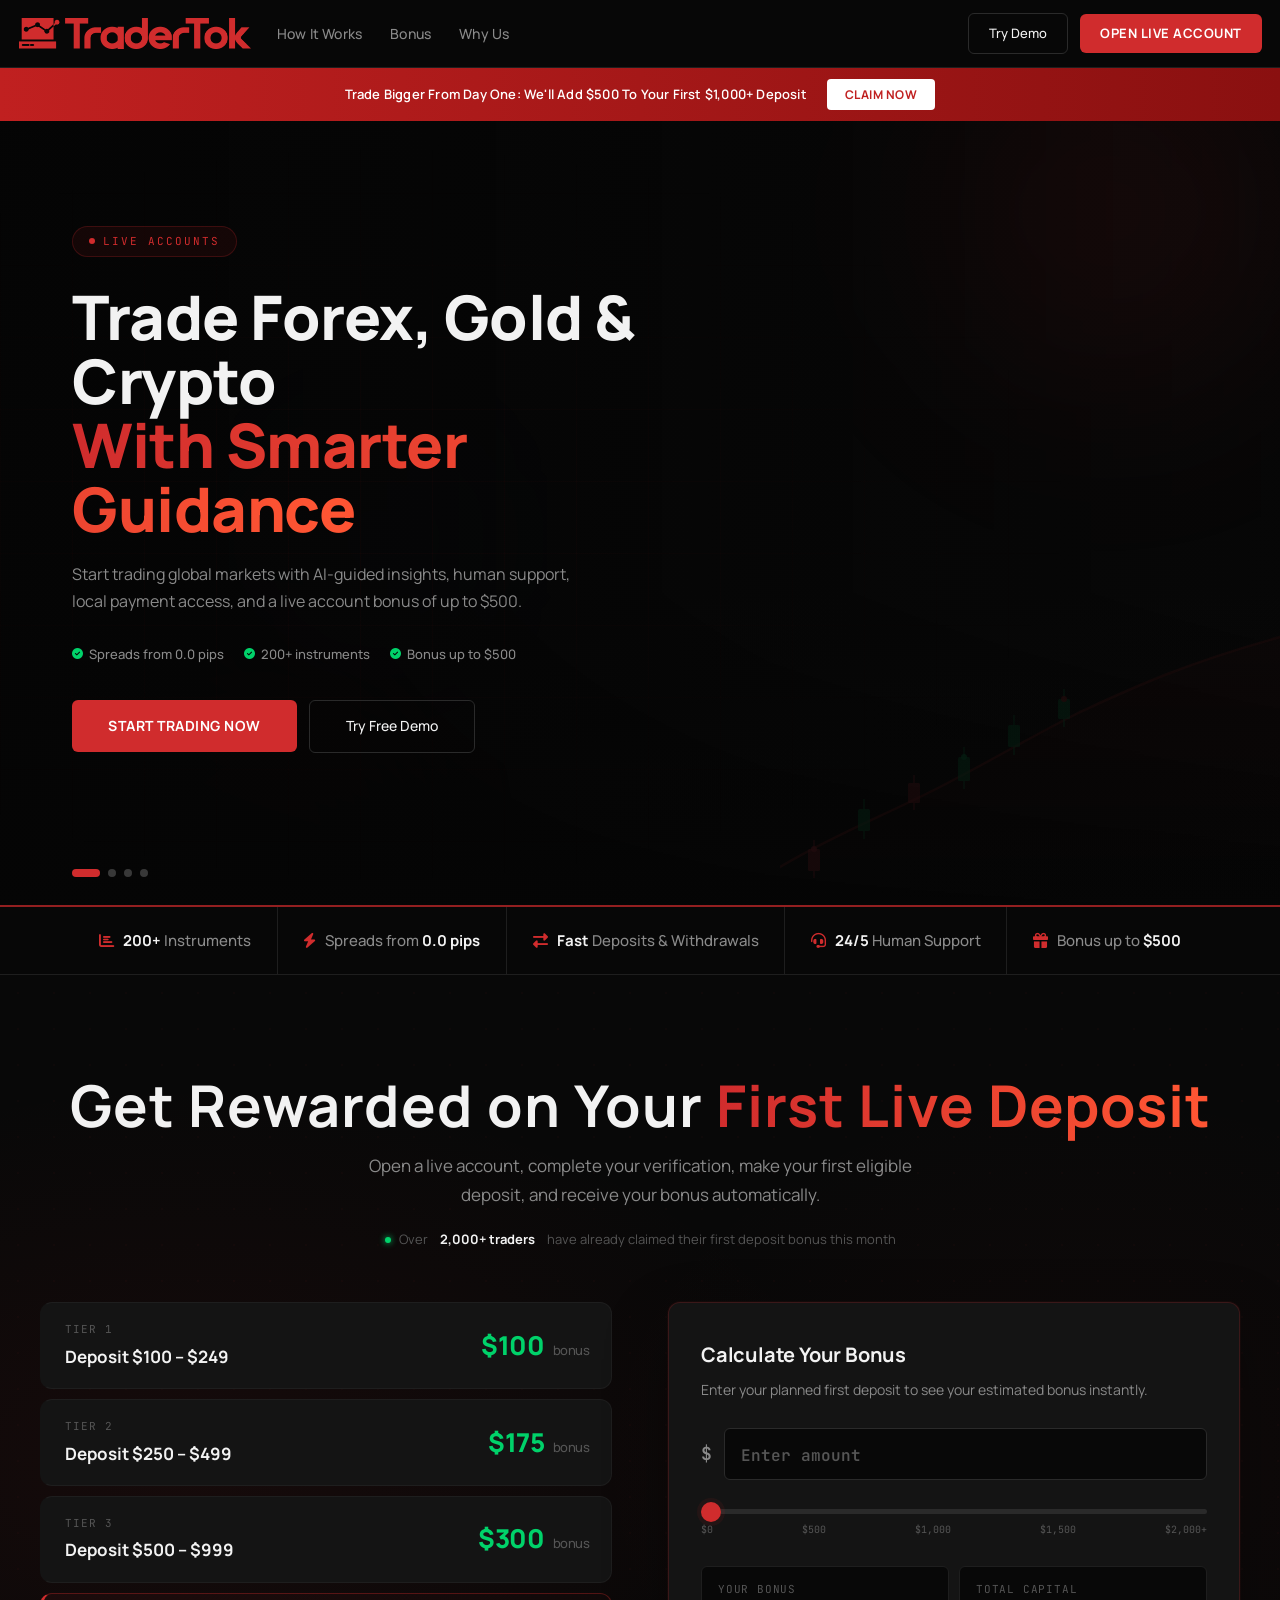
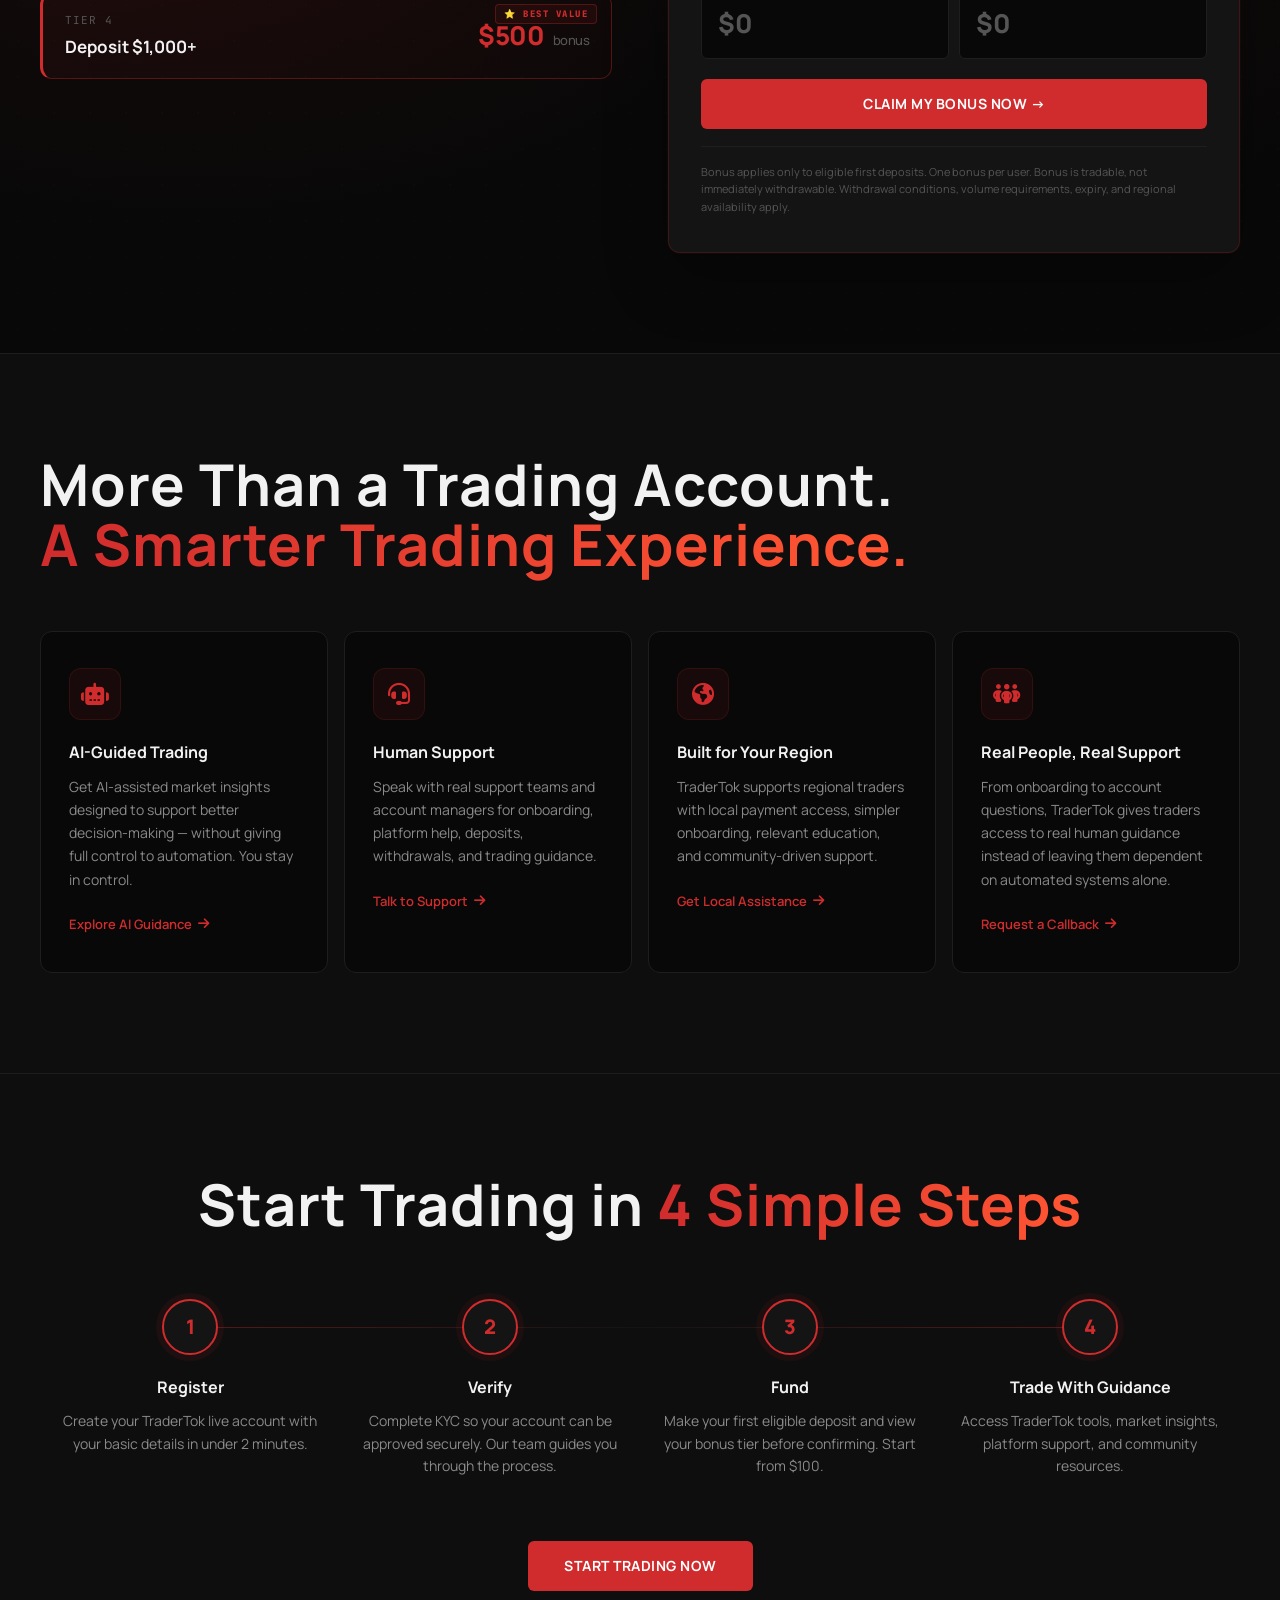
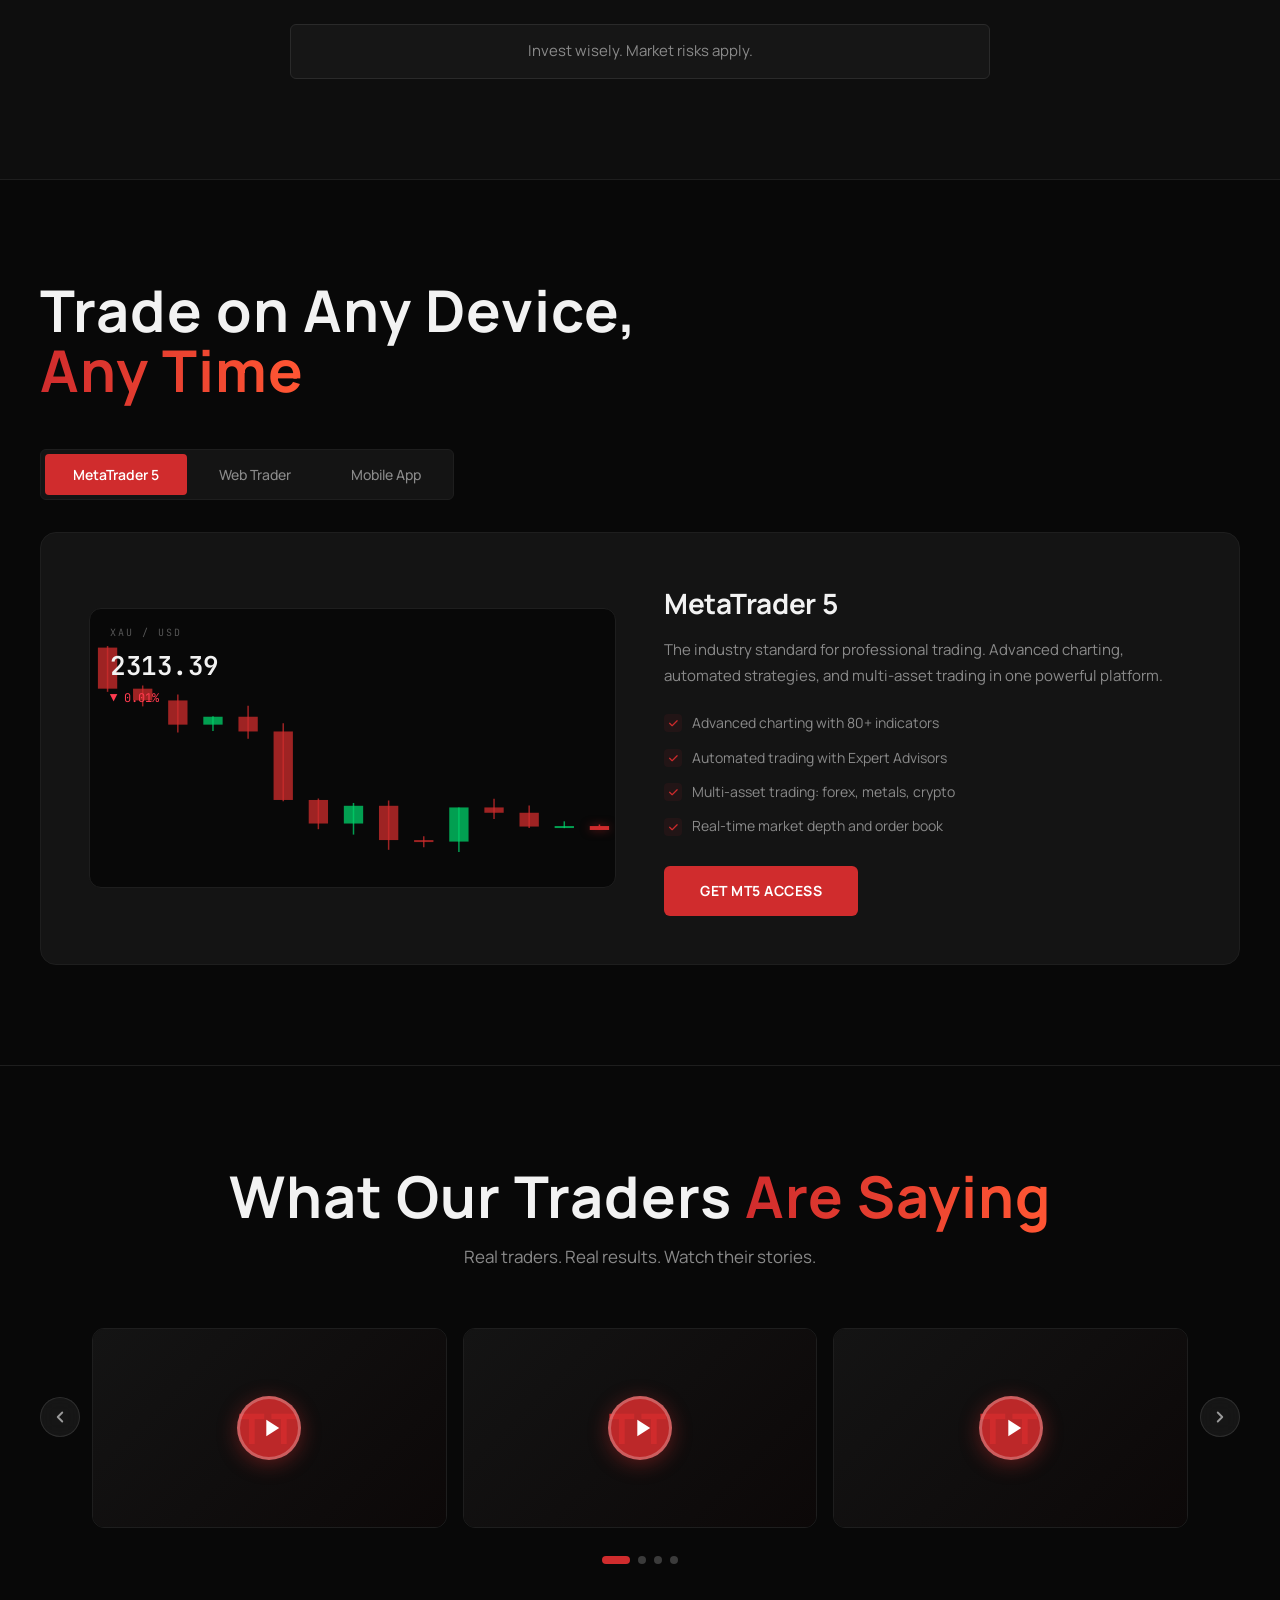
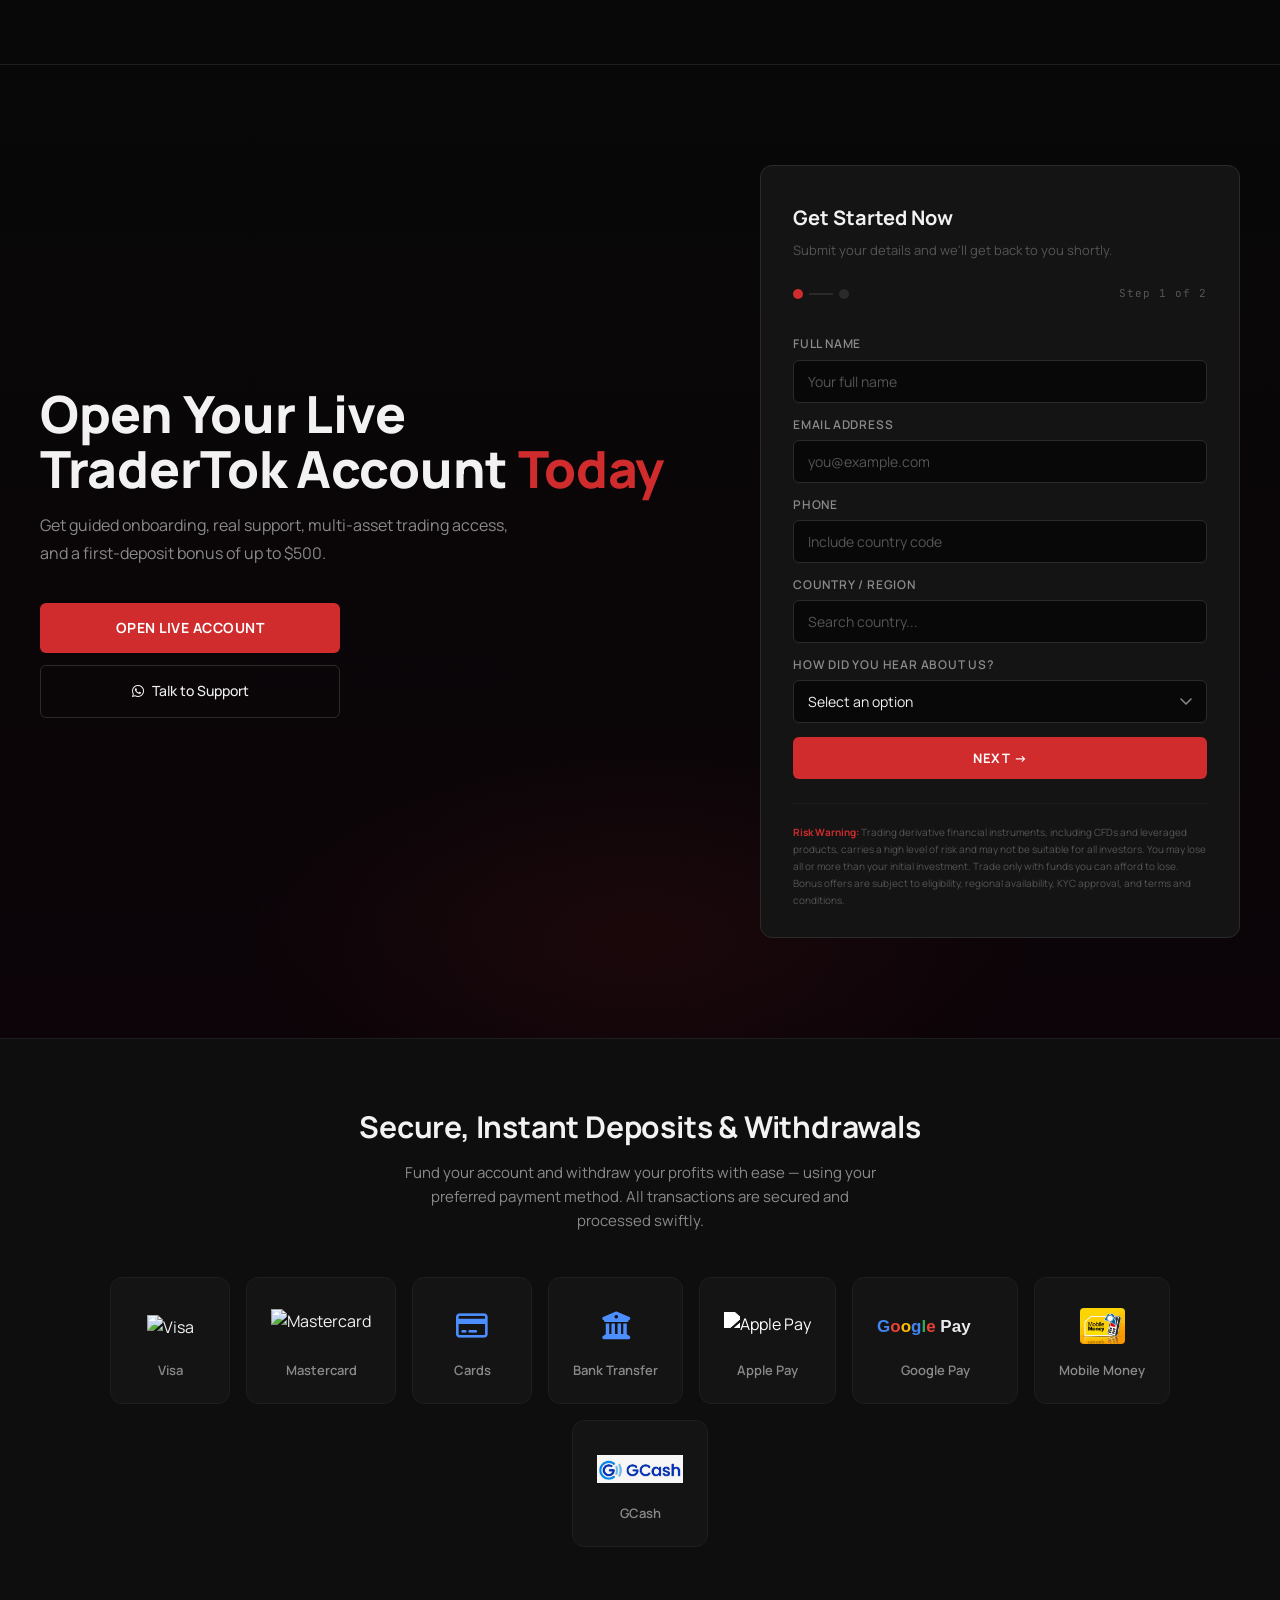
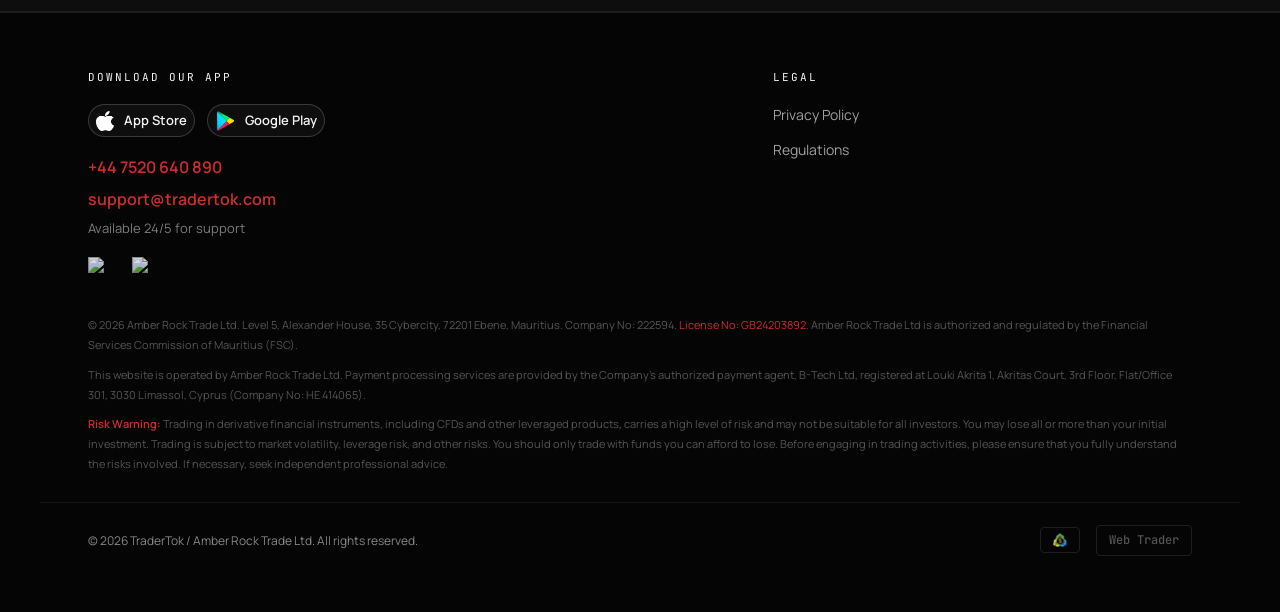
==== commit ae4c0c39: "Update index.html and v1.html" ====
--- a/index.html
+++ b/index.html
@@ -288,11 +288,11 @@
         .nav-inner {
             max-width: 1280px;
             margin: 0 auto;
-            padding: 0 40px;
+            padding: 0 0.5cm;
             height: 100%;
             display: flex;
             align-items: center;
-            gap: 40px;
+            gap: clamp(12px, 2vw, 40px);
         }
         .nav-logo { display: flex; align-items: center; text-decoration: none; flex-shrink: 0; }
         .nav-logo-img { height: 32px; width: auto; object-fit: contain; }
@@ -302,6 +302,7 @@
             gap: 28px;
             list-style: none;
             flex: 1;
+            min-width: 0;
         }
         .nav-links a {
             color: var(--text-secondary);
@@ -348,11 +349,21 @@
         .nav-mobile-open .nav-links li { border-bottom: 1px solid var(--border); }
         .nav-mobile-open .nav-links a { display: block; padding: 14px 24px; font-size: 15px; }
         .nav-mobile-open .nav-actions { display: flex; }
+        @media (max-width: 1100px) {
+            .nav-inner { gap: clamp(12px, 1.5vw, 24px); }
+            .nav-demo, .nav-cta { padding: 8px 14px !important; }
+        }
         @media (max-width: 900px) {
-            .nav-inner { padding: 0 20px; gap: 16px; }
+            .nav-inner { padding: 0 0.5cm; gap: 16px; }
             .nav-links  { display: none; }
             .nav-demo   { display: none !important; }
             .nav-mobile-btn { display: flex; }
+            .nav-logo-img { height: 28px; max-width: 150px; }
+            .nav-cta { padding: 8px 14px !important; font-size: 12px !important; letter-spacing: 0 !important; }
+        }
+        @media (max-width: 600px) {
+            .nav-cta { display: none !important; }
+            .nav-logo-img { height: 26px; }
         }
 
         /* ── §2 PROMO BANNER ── */
@@ -414,29 +425,32 @@
             align-items: center;
             justify-content: center;
             gap: 0;
-            height: 54px;
+            height: 68px;
             padding: 0 40px;
             background: rgba(8,8,8,0.96);
             border-top: 1px solid var(--border);
-            overflow: hidden;
-        }
+            overflow-x: auto;
+            scrollbar-width: none;
+            -ms-overflow-style: none;
+        }
+        .hero-stats-strip::-webkit-scrollbar { display: none; }
         .hss-item {
             display: flex;
             align-items: center;
             gap: 9px;
-            padding: 0 28px;
+            padding: 0 clamp(12px, 2vw, 32px);
             border-right: 1px solid var(--border);
-            font-size: 13px;
+            font-size: 15px;
             font-weight: 500;
             color: var(--text-secondary);
             white-space: nowrap;
             height: 100%;
         }
         .hss-item:last-child { border-right: none; }
-        .hss-item i { color: var(--accent); font-size: 13px; flex-shrink: 0; }
+        .hss-item i { color: var(--accent); font-size: 15px; flex-shrink: 0; }
         .hss-item strong { color: var(--text-primary); font-weight: 700; }
         @media (max-width: 900px) {
-            .hss-item { padding: 0 16px; font-size: 12px; }
+            .hss-item { padding: 0 16px; font-size: 13px; }
         }
         @media (max-width: 600px) {
             .hero-stats-strip { display: none; }
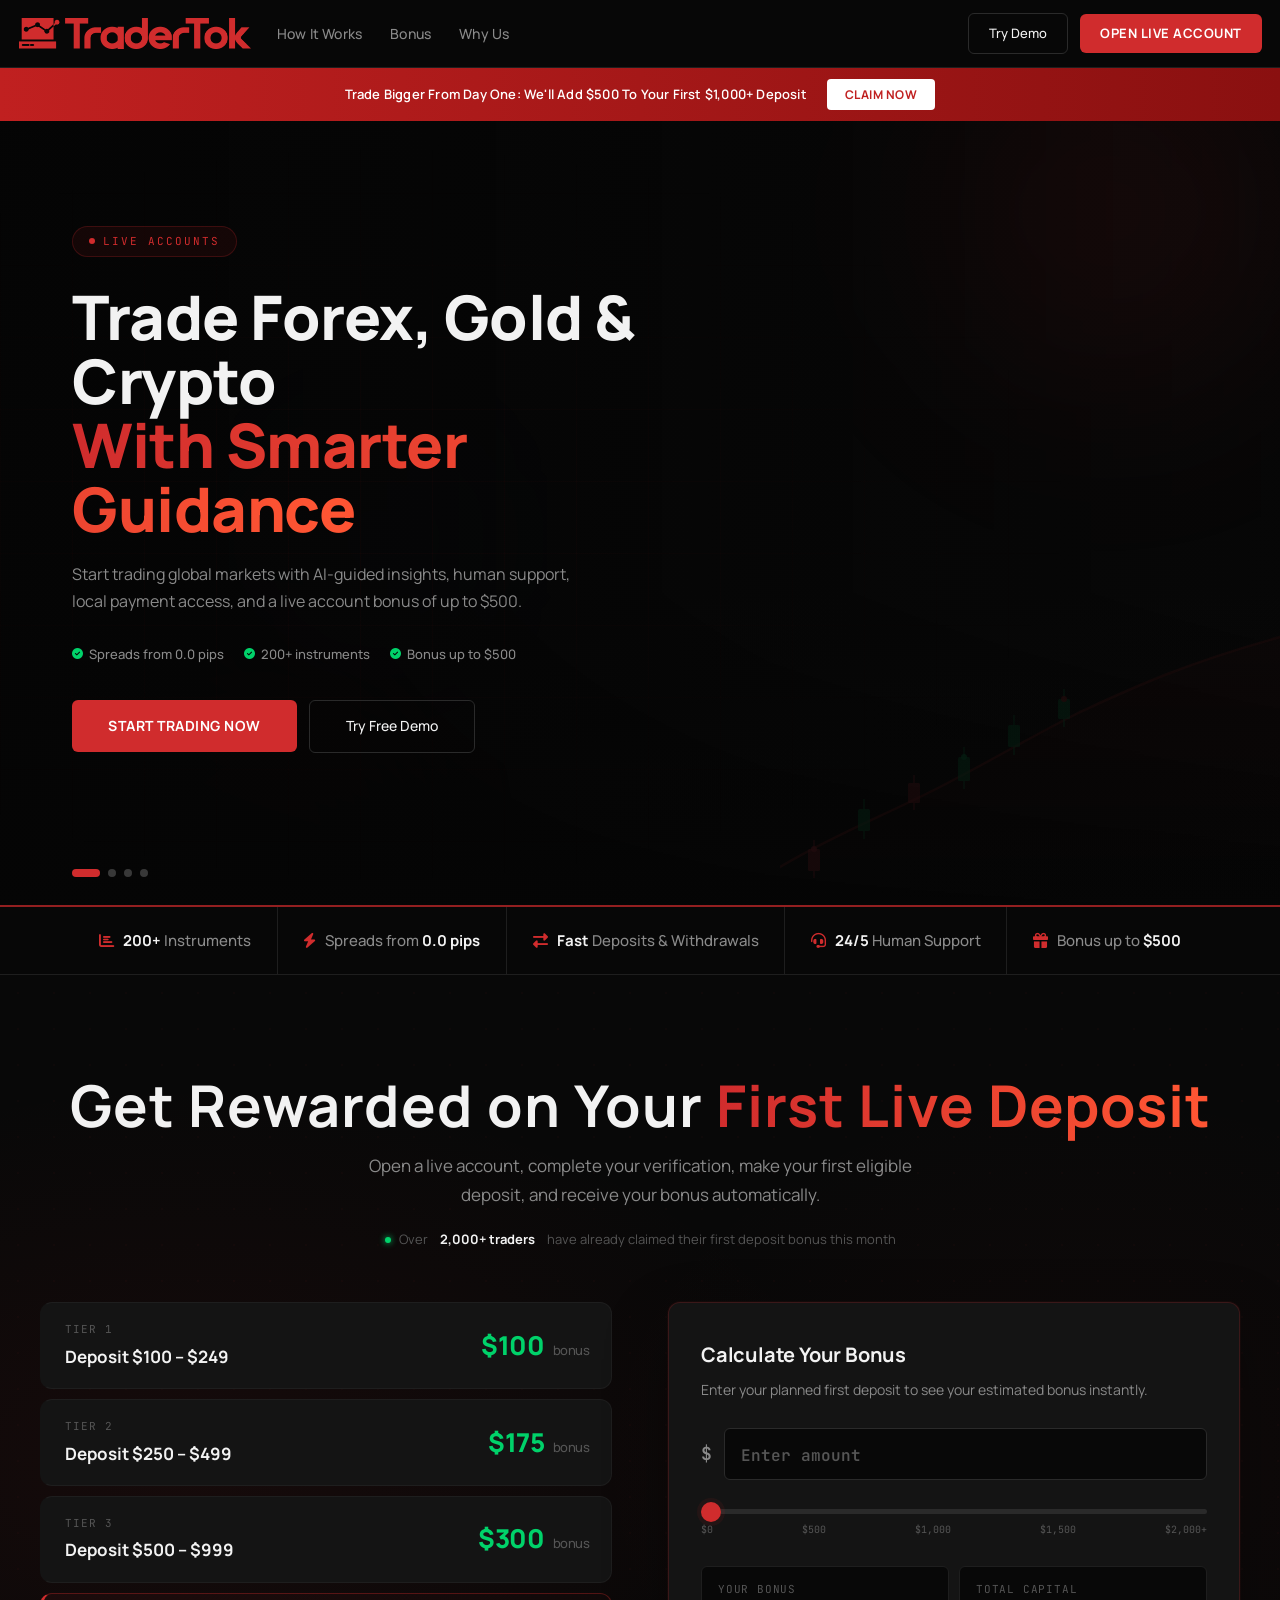
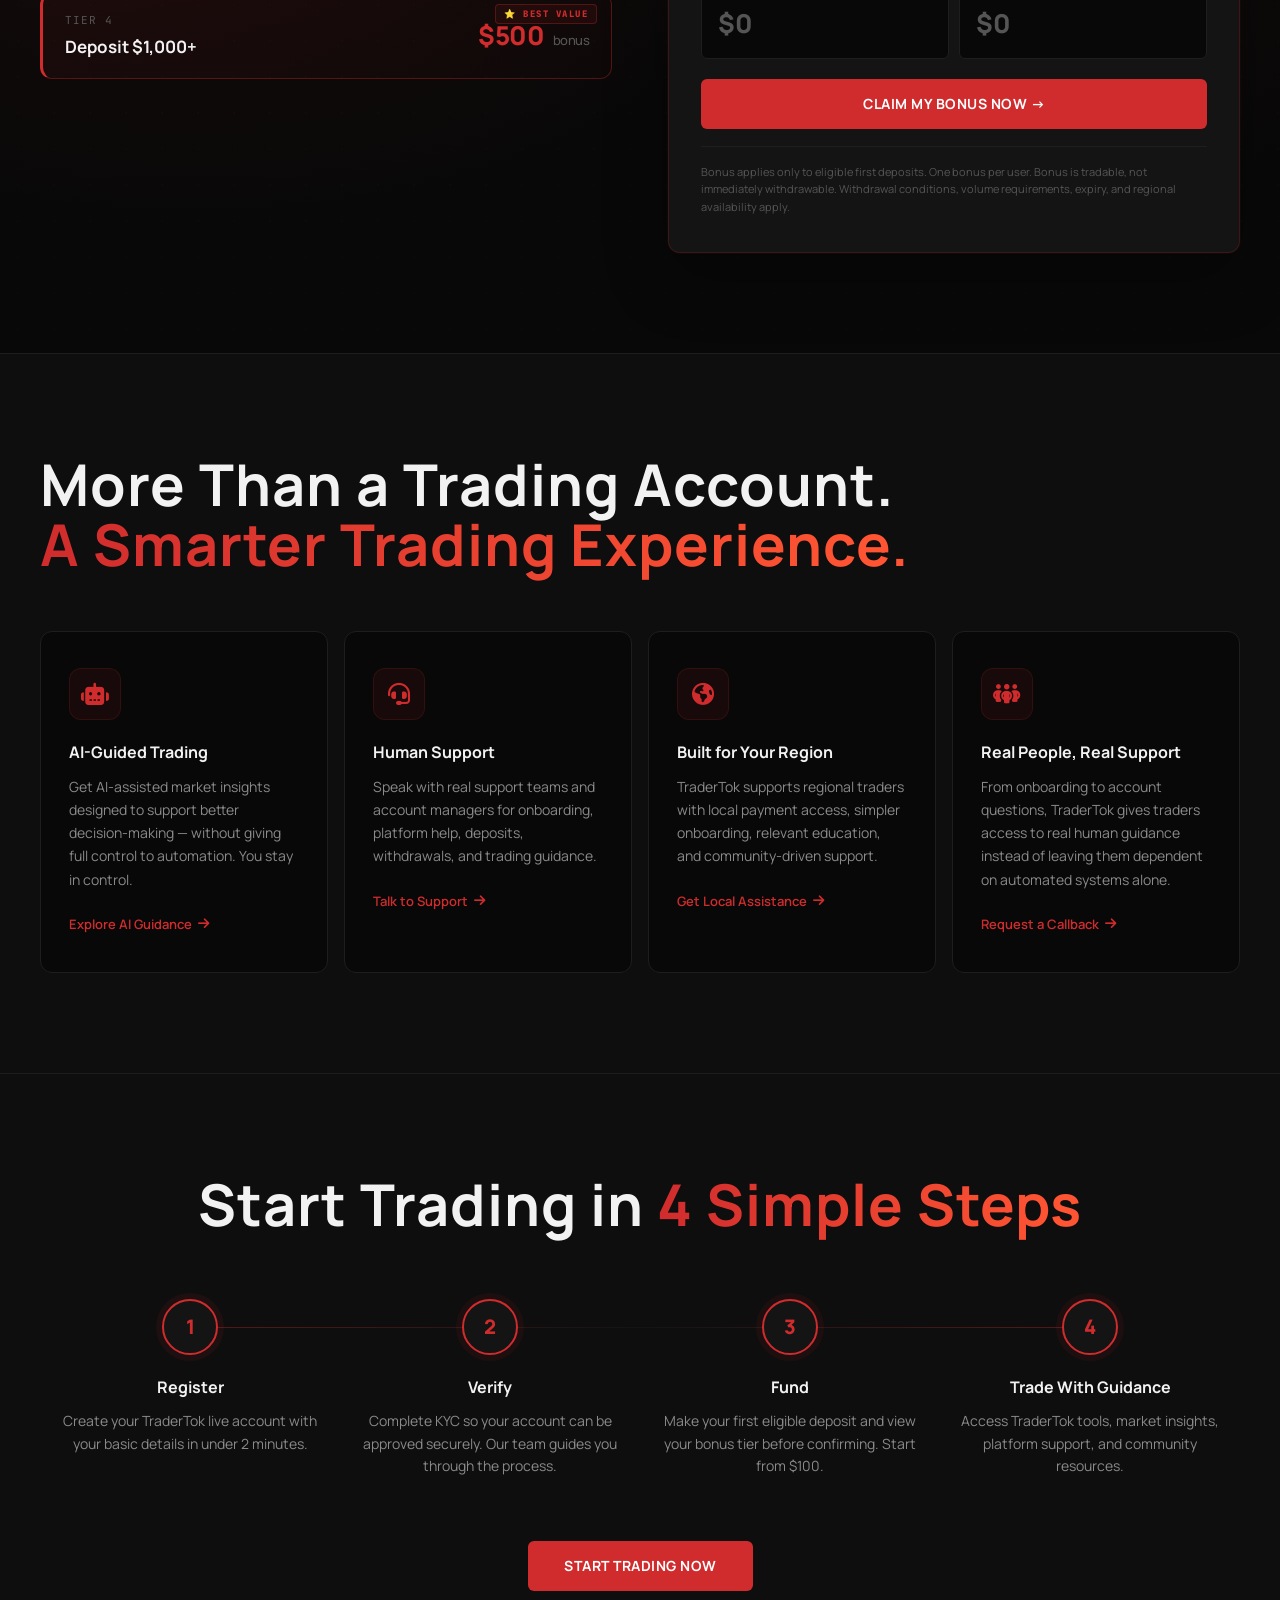
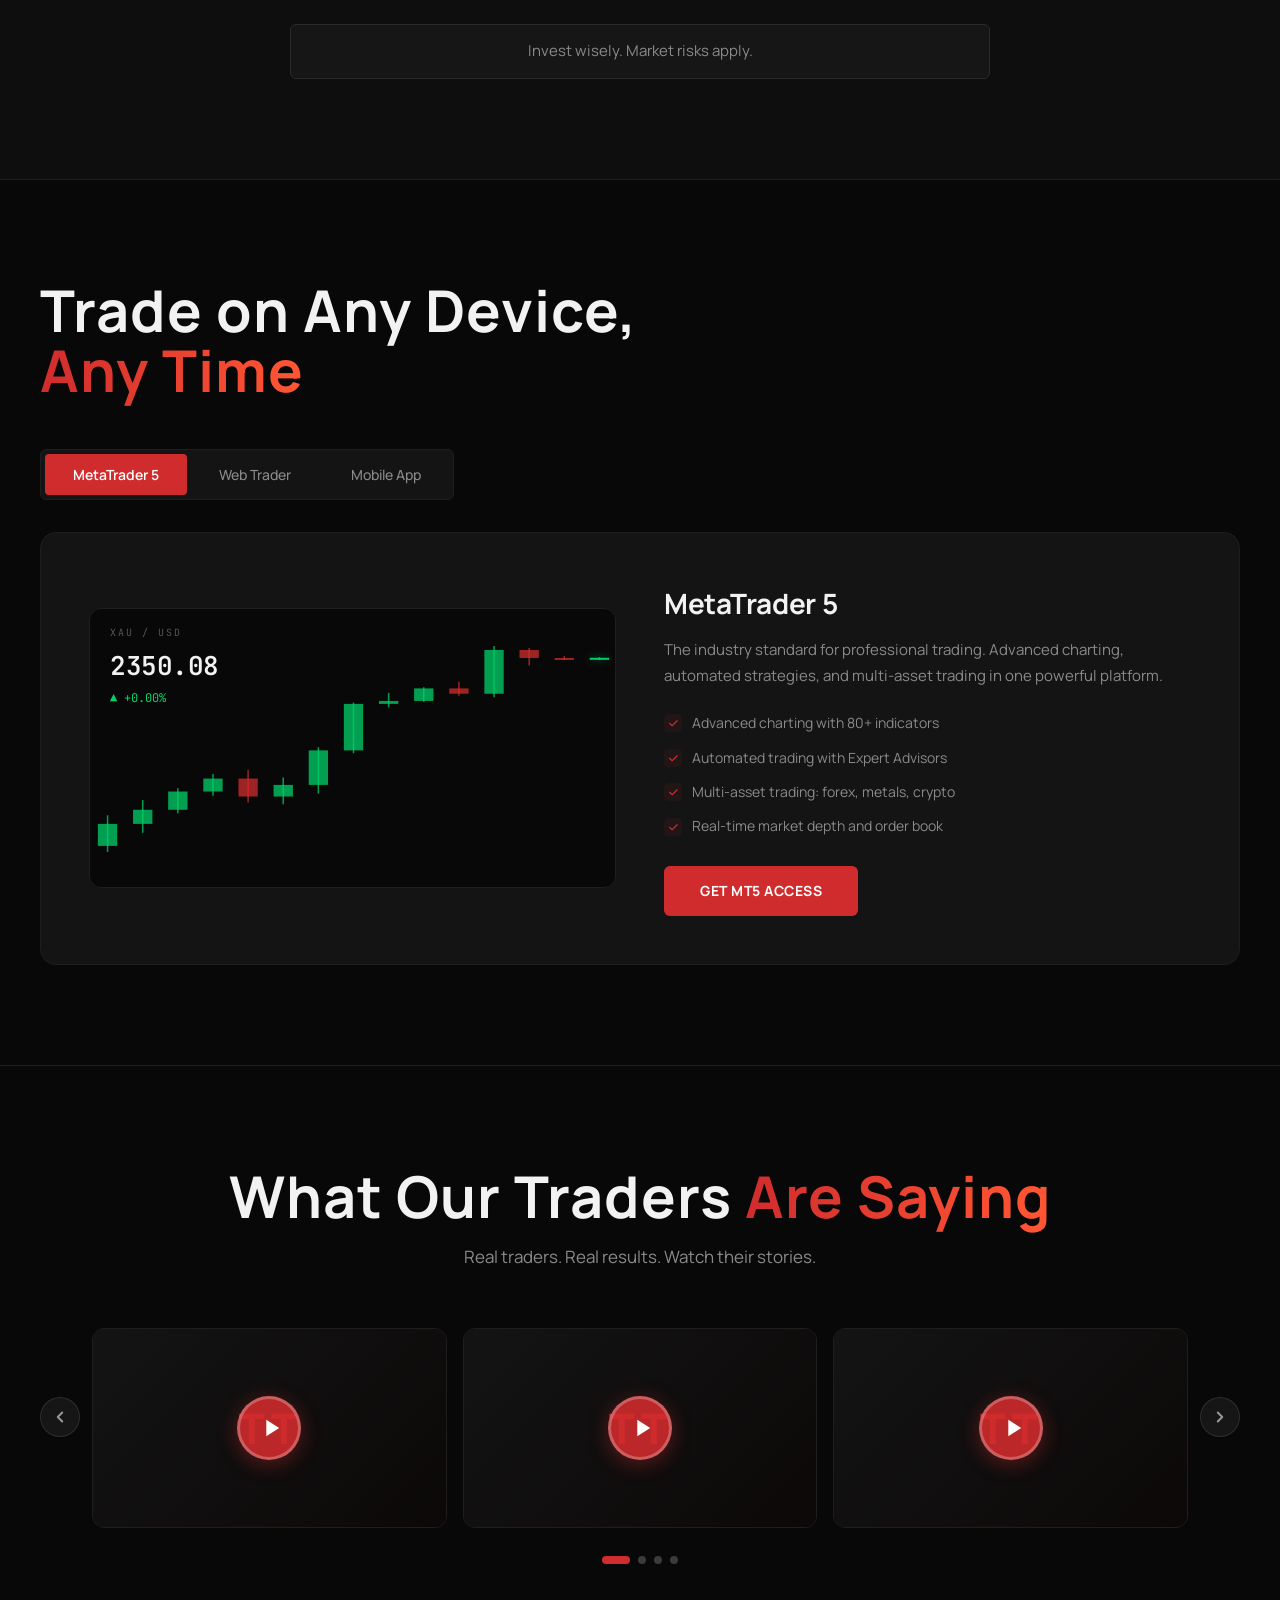
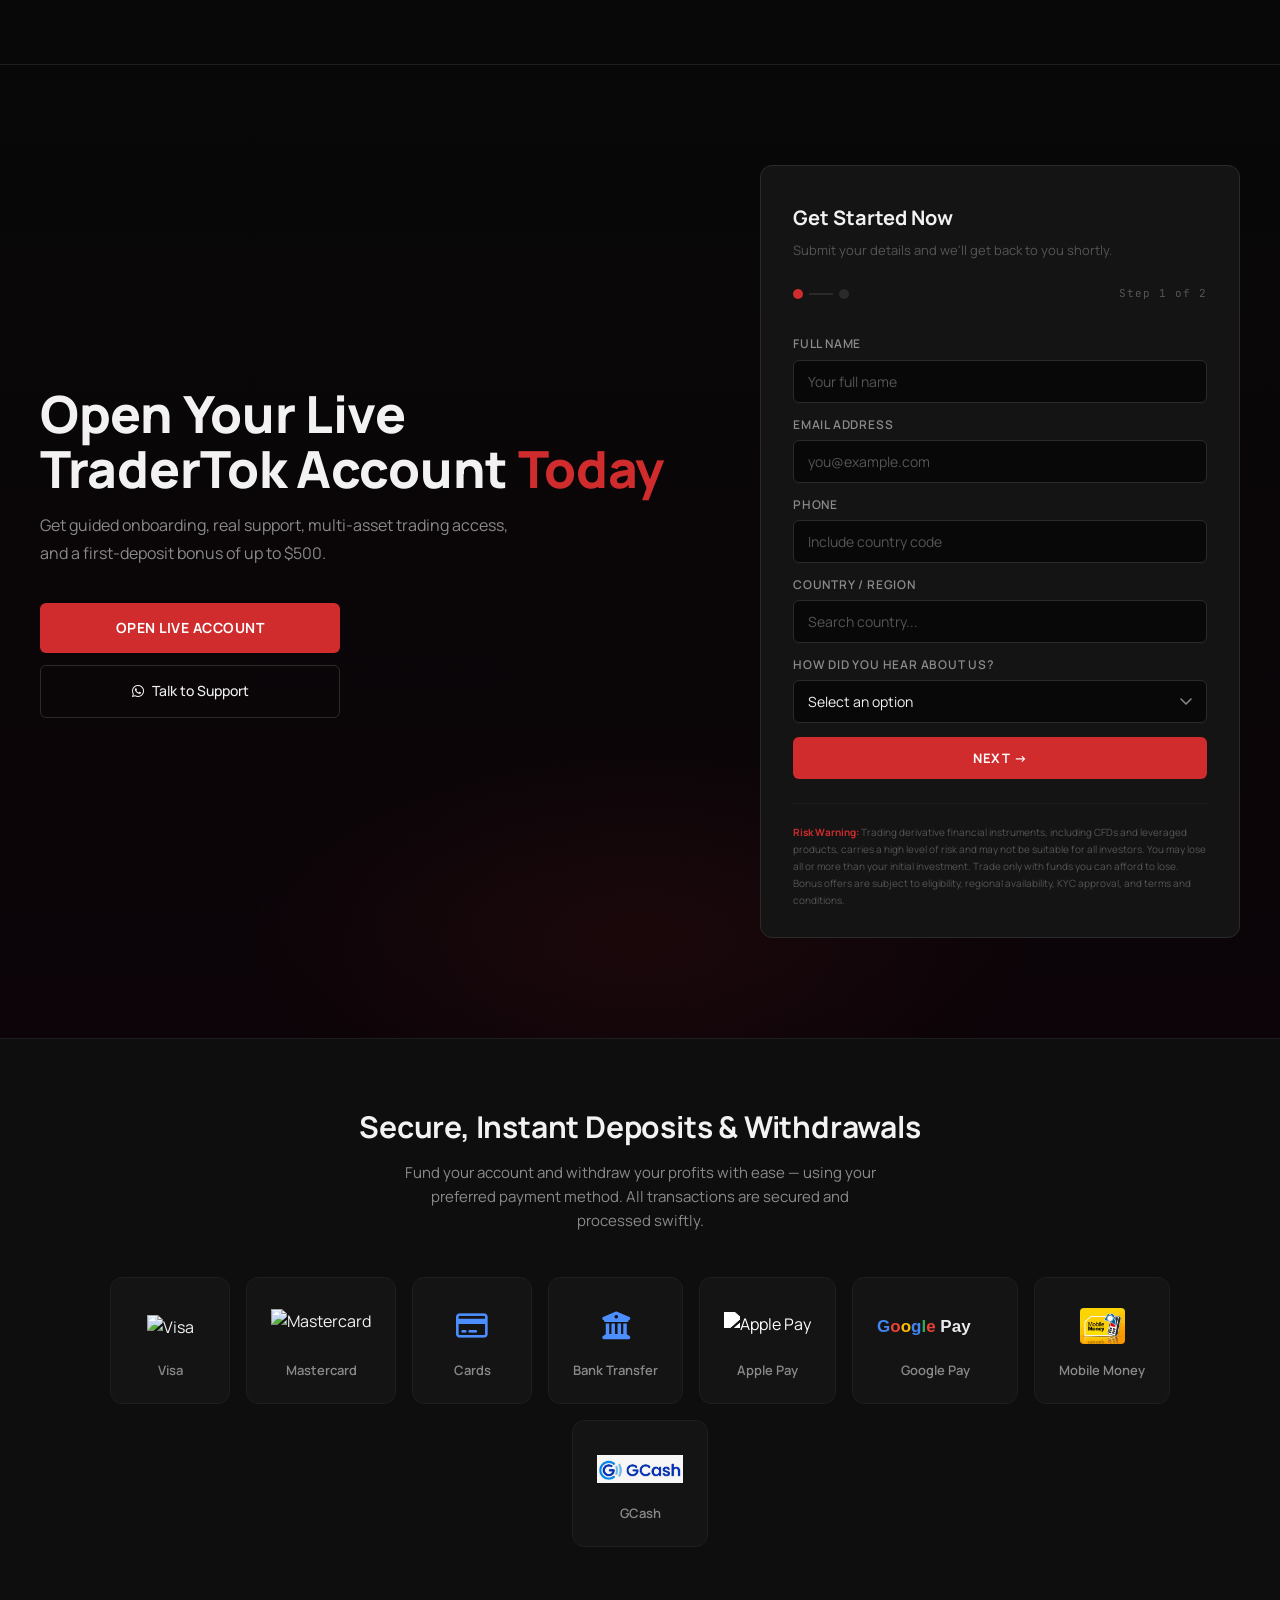
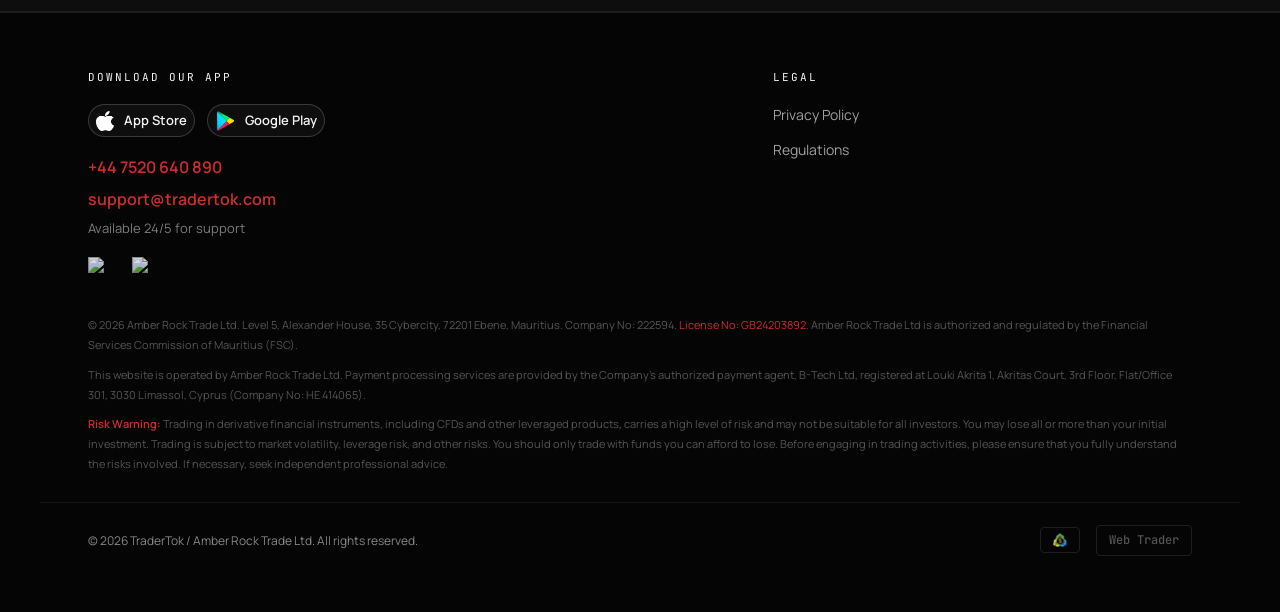
==== commit e34896b5: "Update index.html and v1.html" ====
--- a/index.html
+++ b/index.html
@@ -357,7 +357,7 @@
             .nav-inner { padding: 0 0.5cm; gap: 16px; }
             .nav-links  { display: none; }
             .nav-demo   { display: none !important; }
-            .nav-mobile-btn { display: flex; }
+            .nav-mobile-btn { display: flex; margin-left: auto; }
             .nav-logo-img { height: 28px; max-width: 150px; }
             .nav-cta { padding: 8px 14px !important; font-size: 12px !important; letter-spacing: 0 !important; }
         }
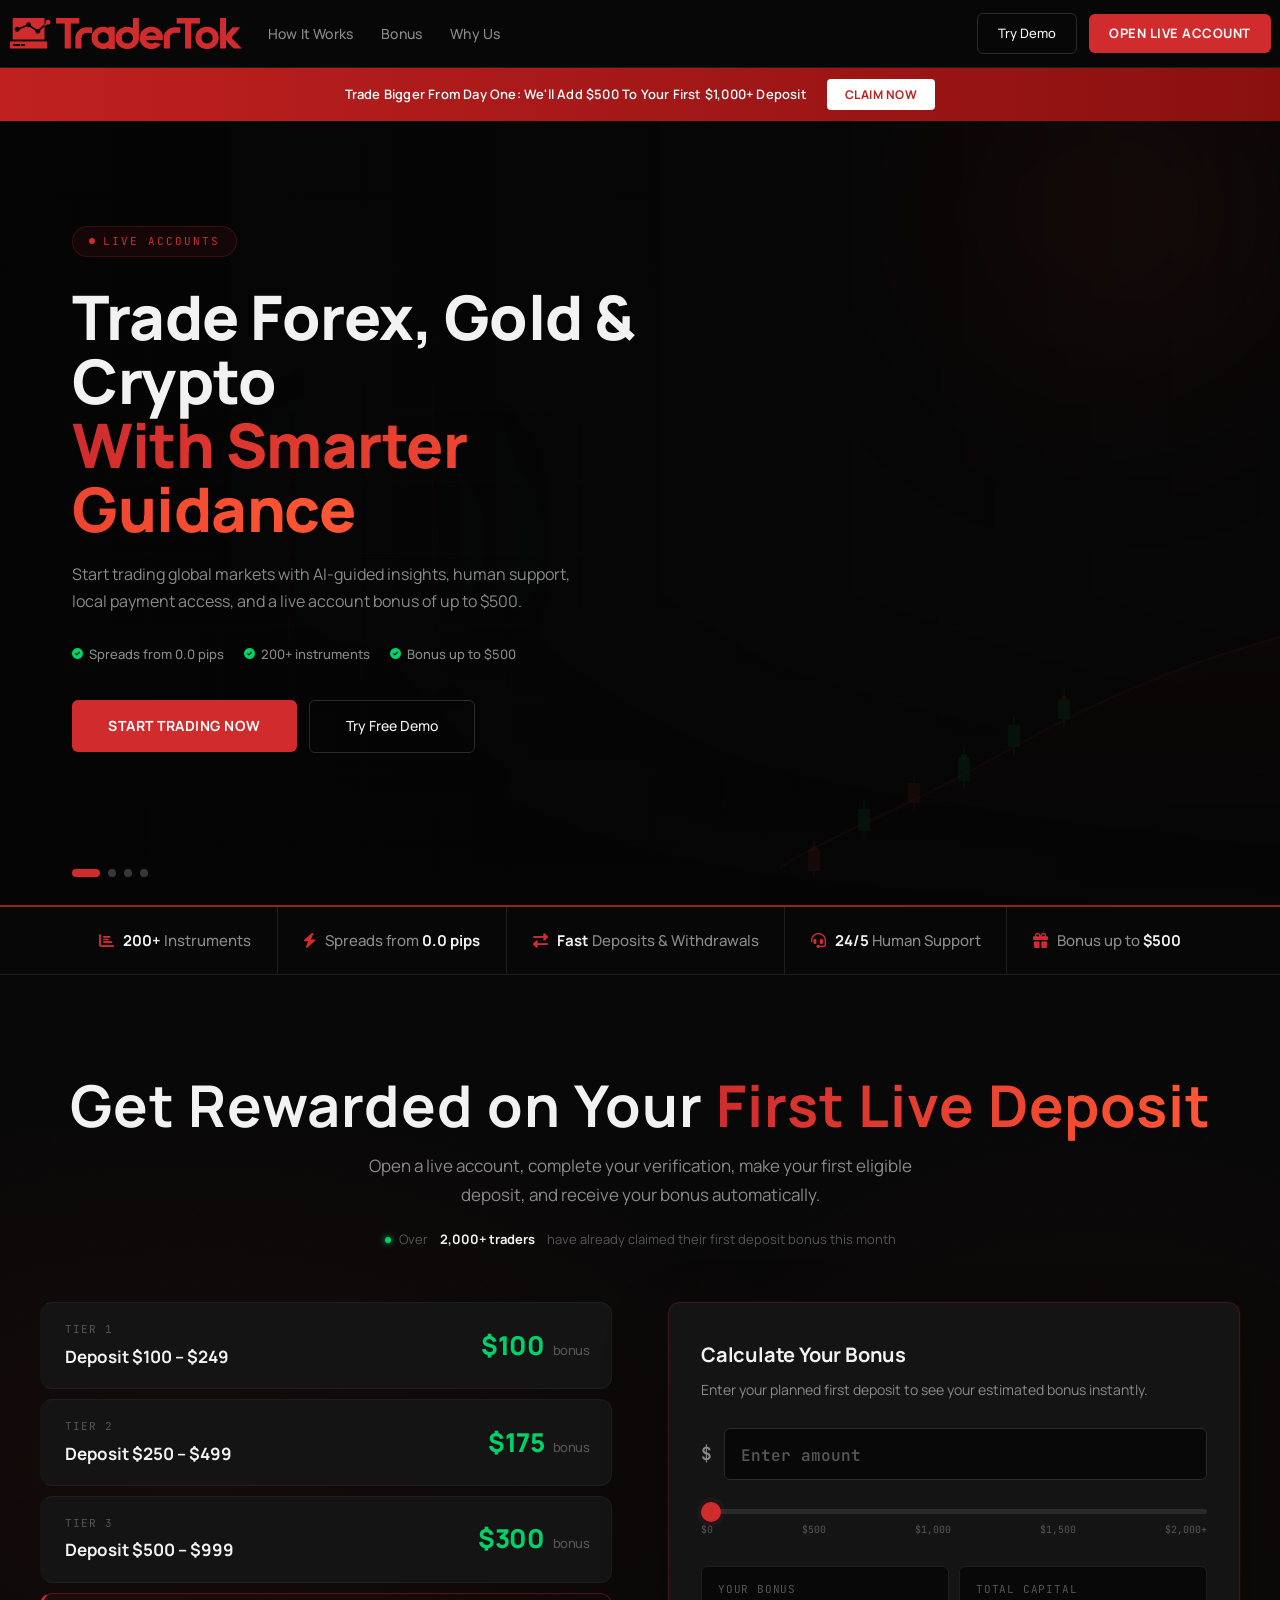
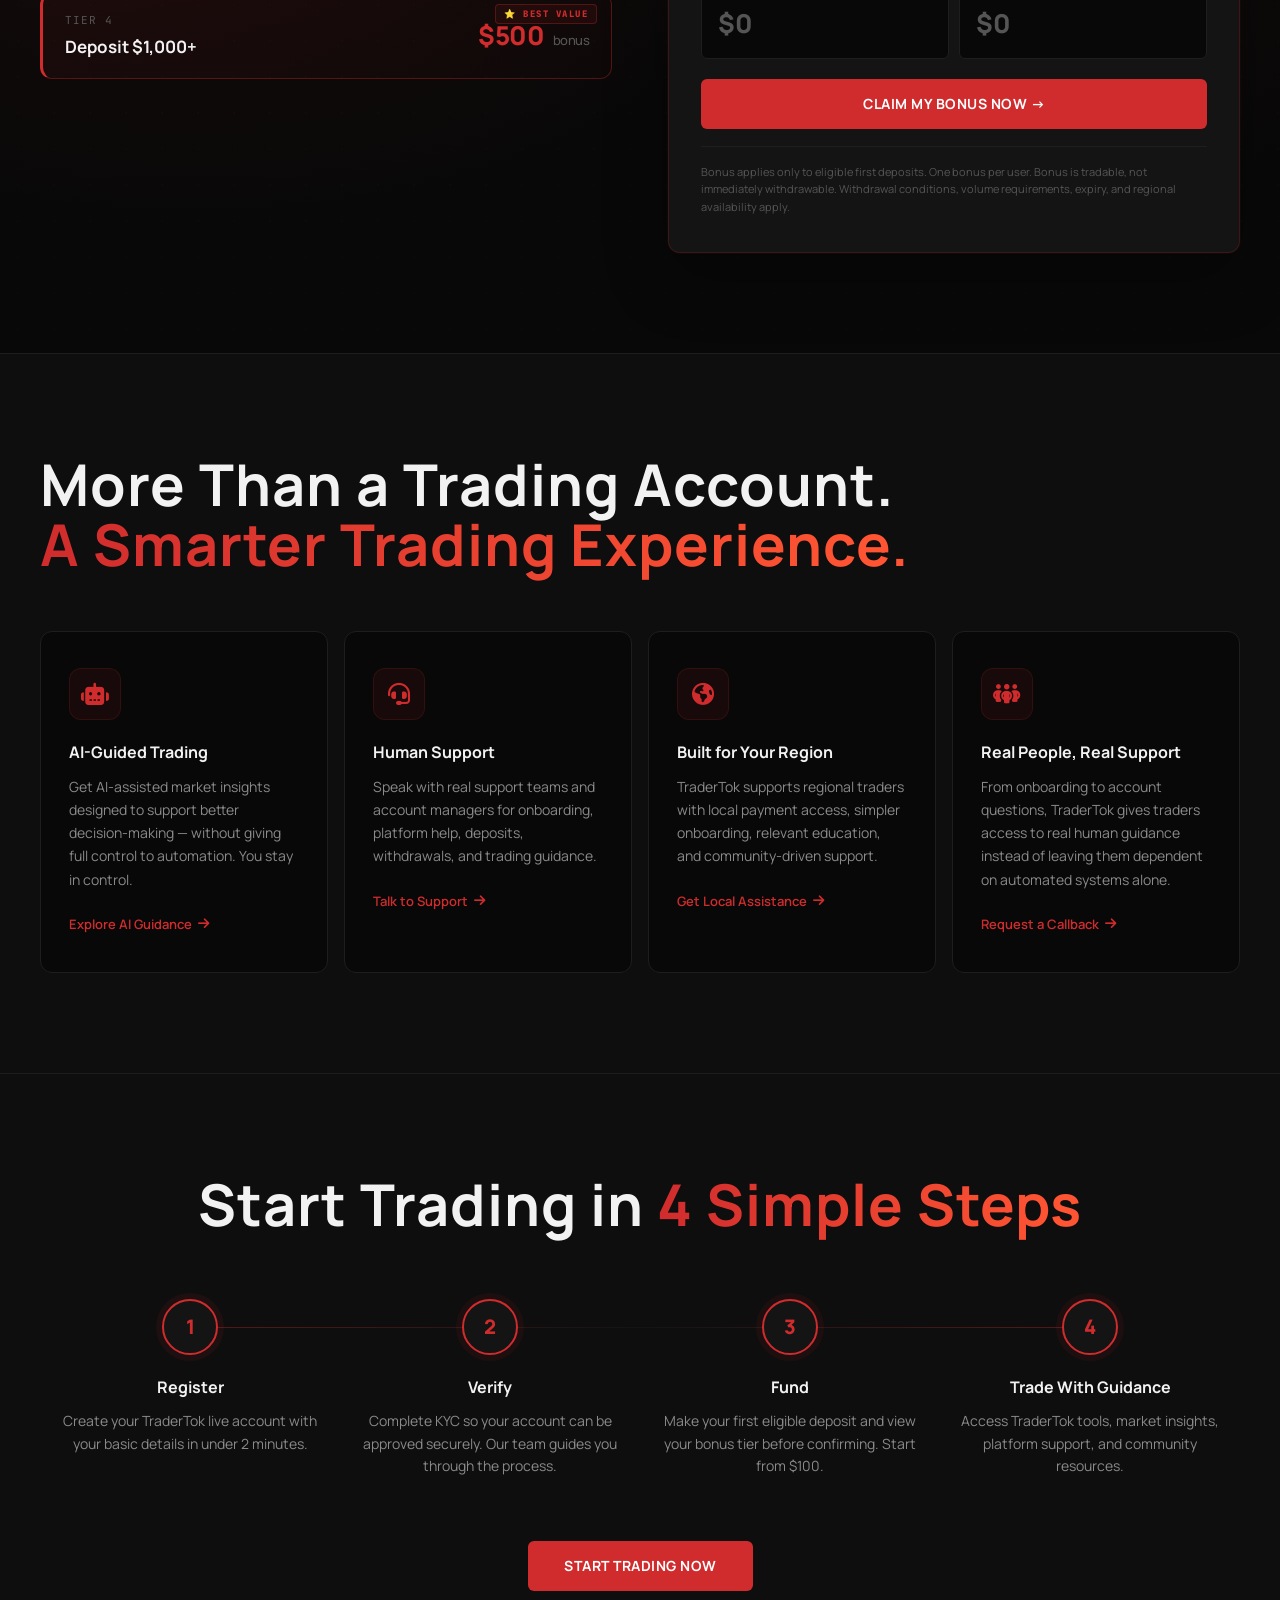
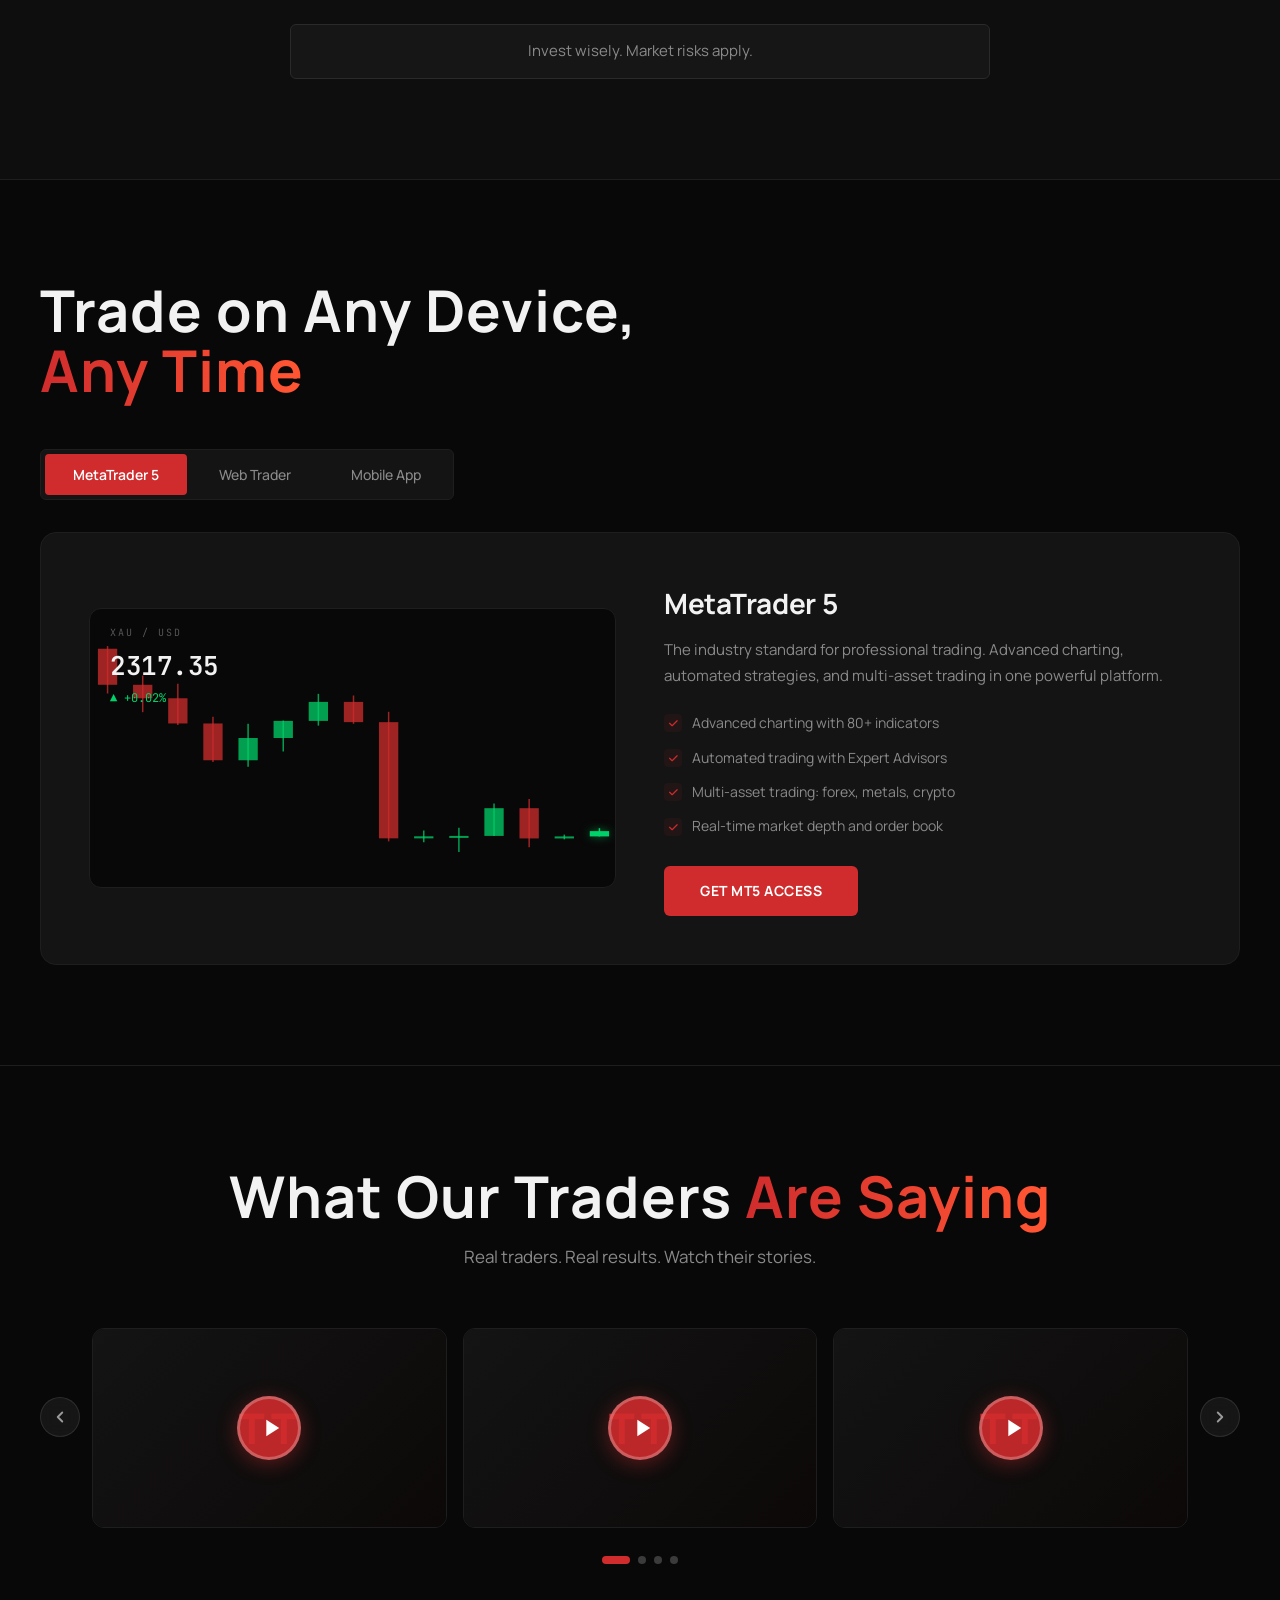
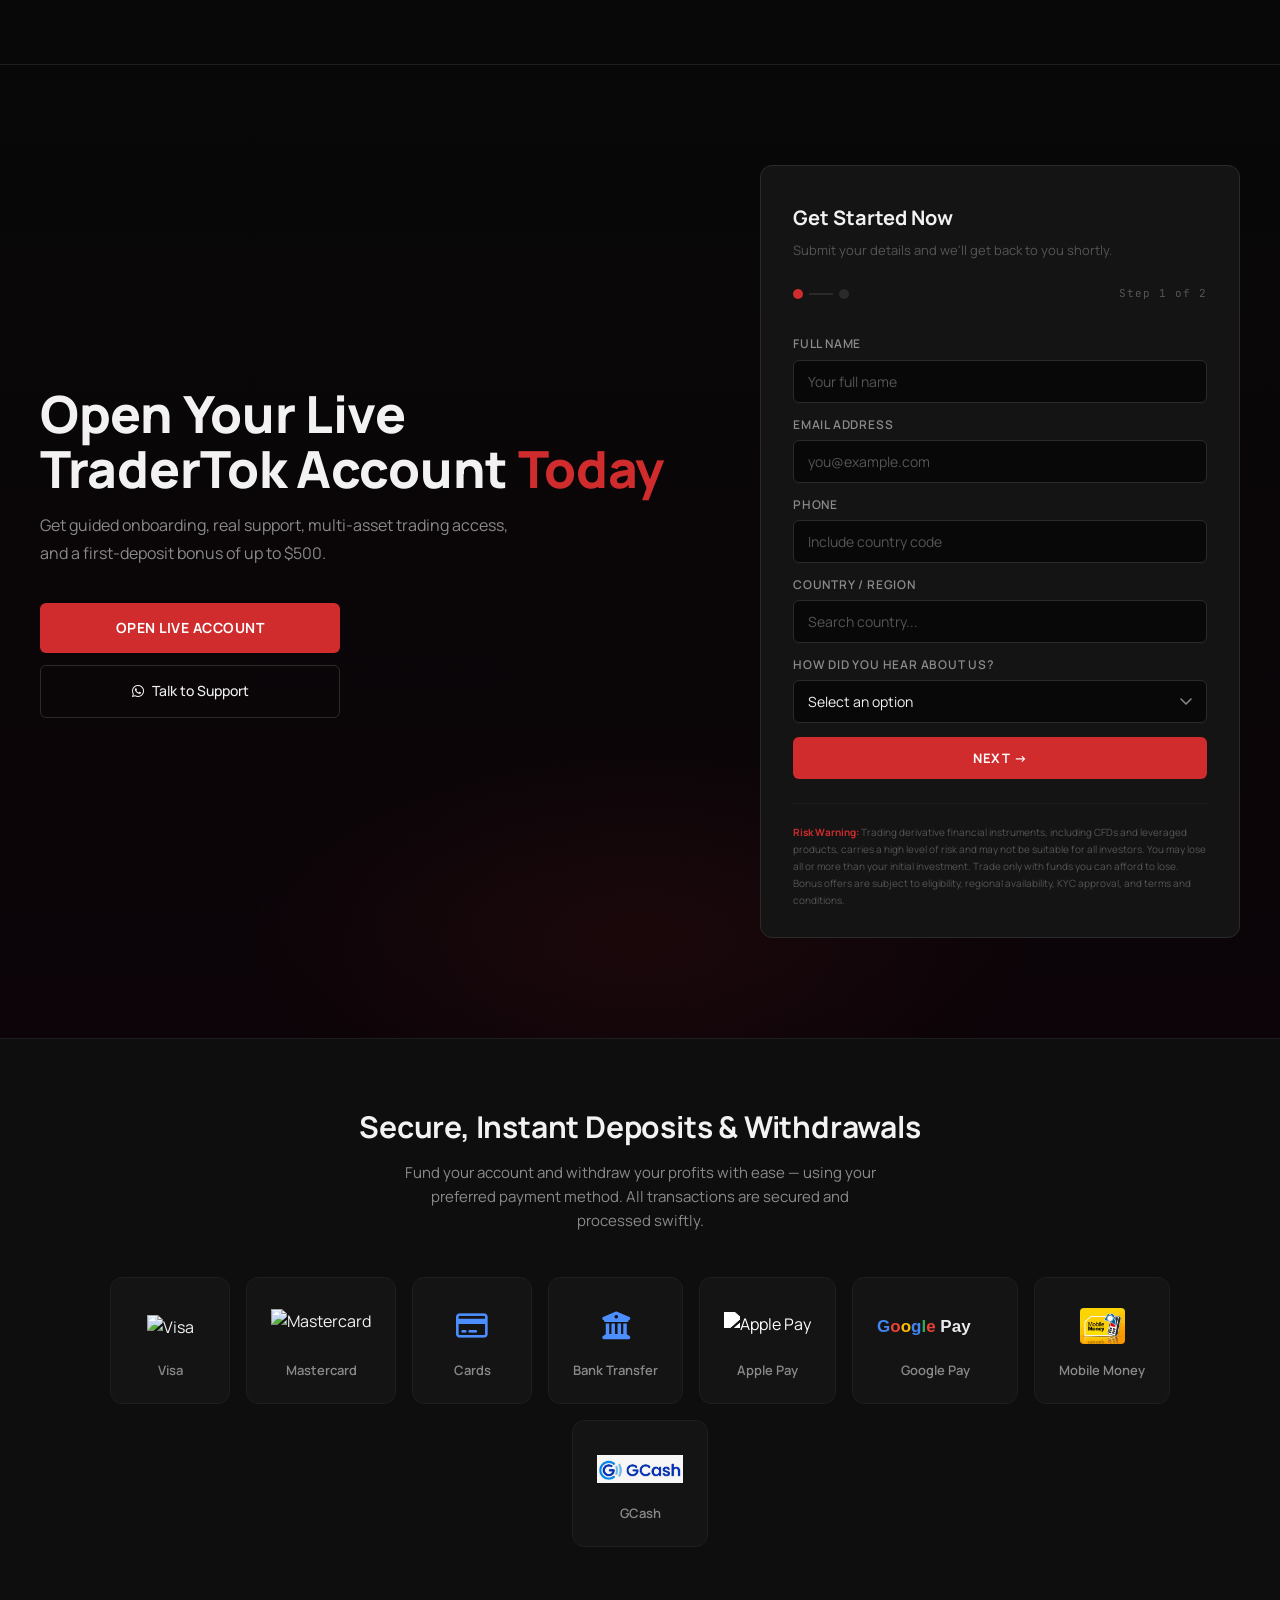
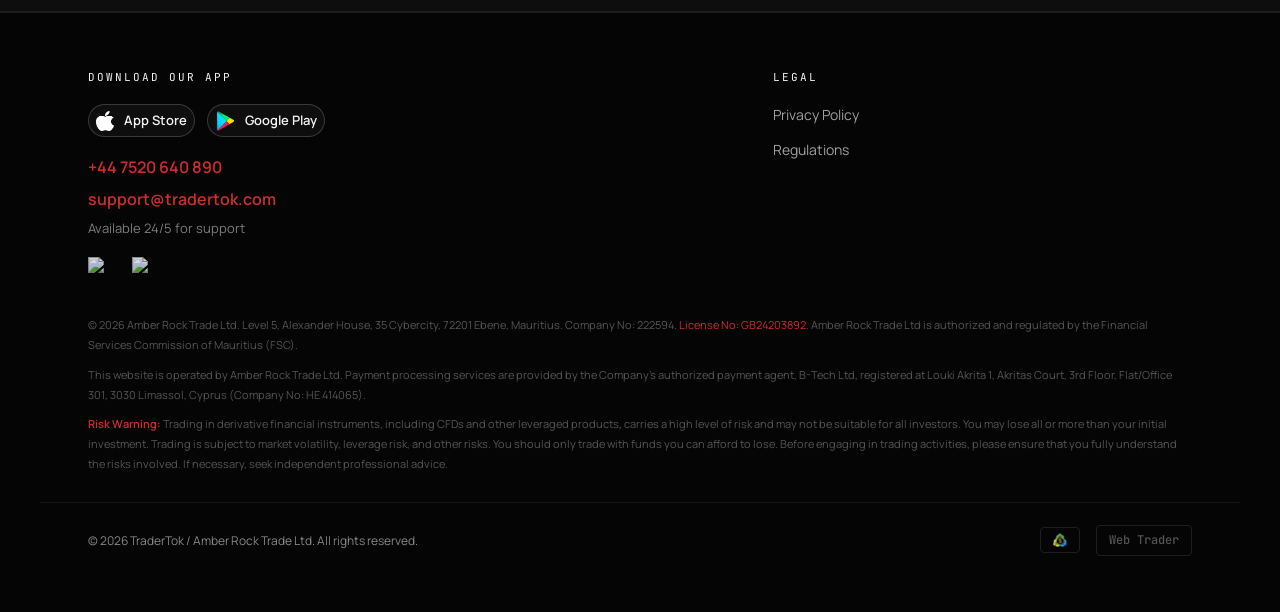
==== commit d2cc38d5: "Update index.html and v1.html" ====
--- a/index.html
+++ b/index.html
@@ -286,9 +286,8 @@
             border-bottom: 1px solid var(--border);
         }
         .nav-inner {
-            max-width: 1280px;
-            margin: 0 auto;
-            padding: 0 0.5cm;
+            width: 100%;
+            padding: 0 10px;
             height: 100%;
             display: flex;
             align-items: center;
@@ -354,7 +353,7 @@
             .nav-demo, .nav-cta { padding: 8px 14px !important; }
         }
         @media (max-width: 900px) {
-            .nav-inner { padding: 0 0.5cm; gap: 16px; }
+            .nav-inner { padding: 0 20px; gap: 16px; }
             .nav-links  { display: none; }
             .nav-demo   { display: none !important; }
             .nav-mobile-btn { display: flex; margin-left: auto; }
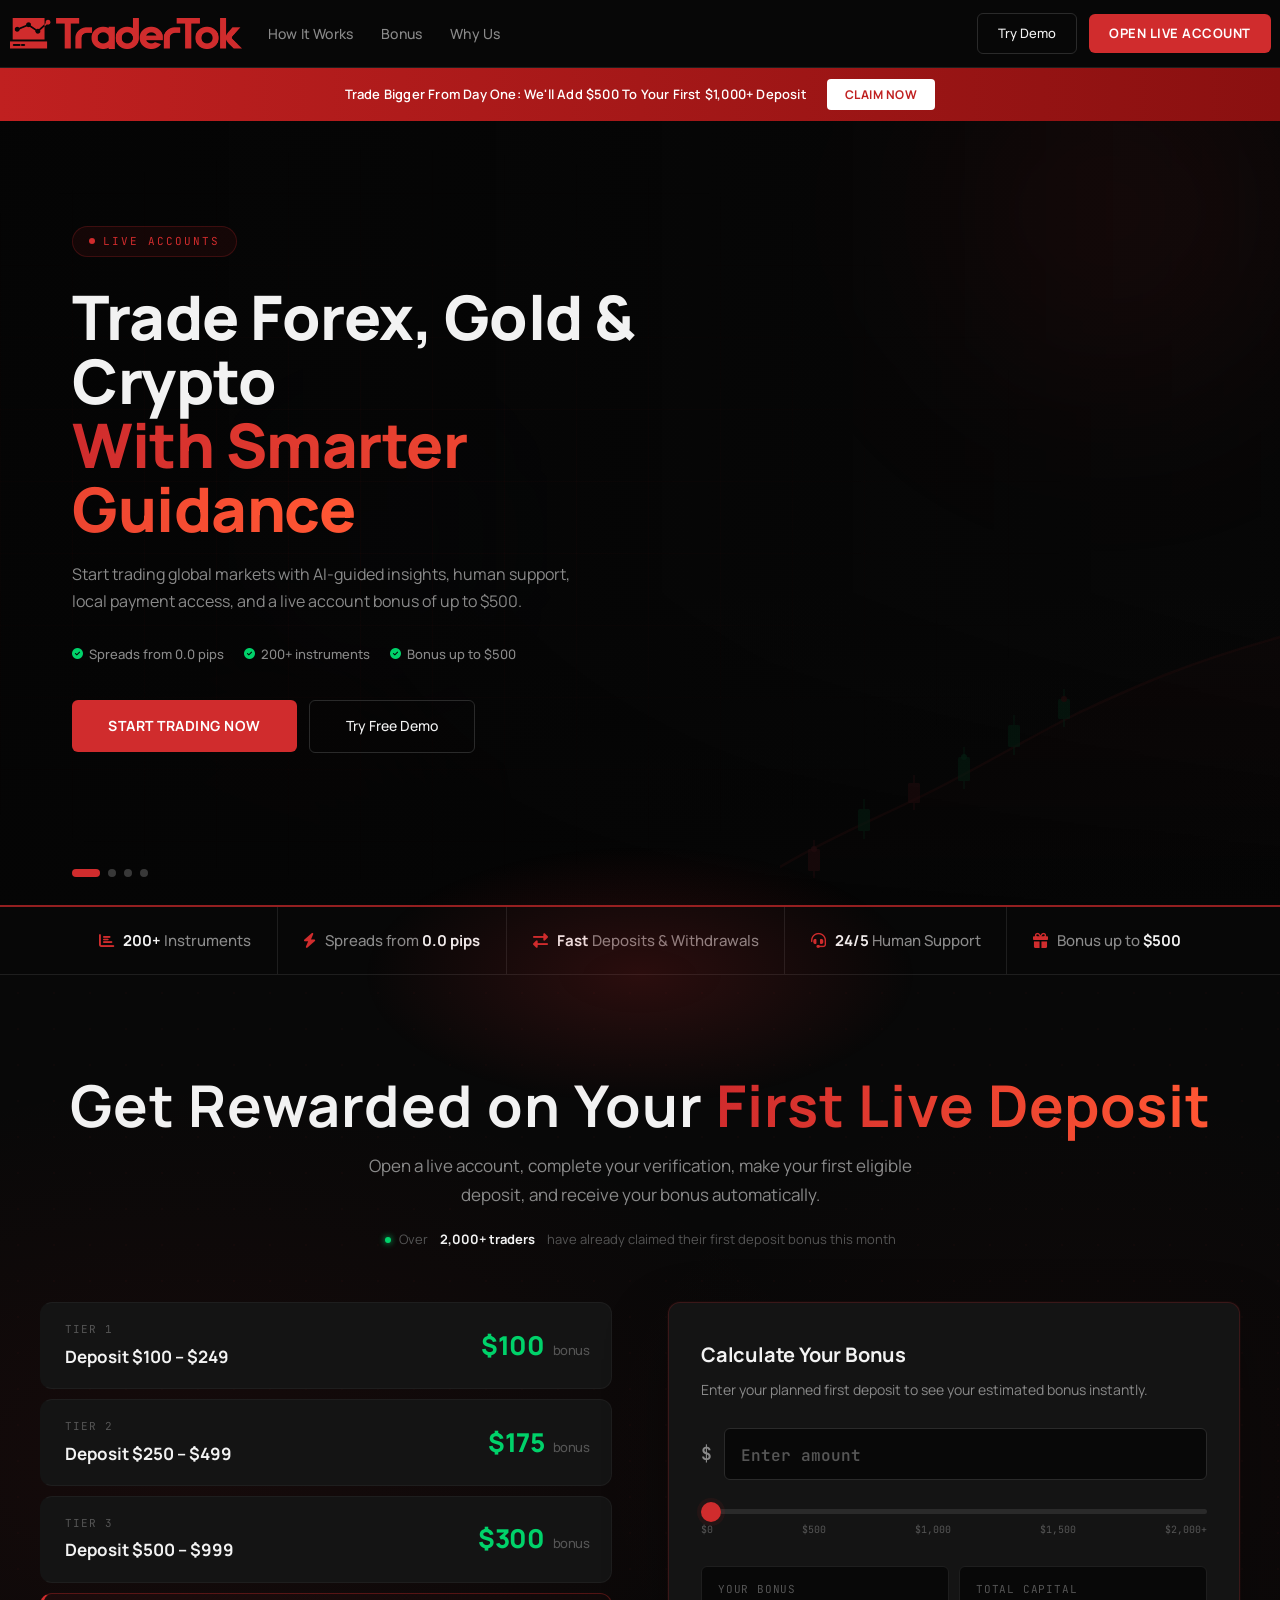
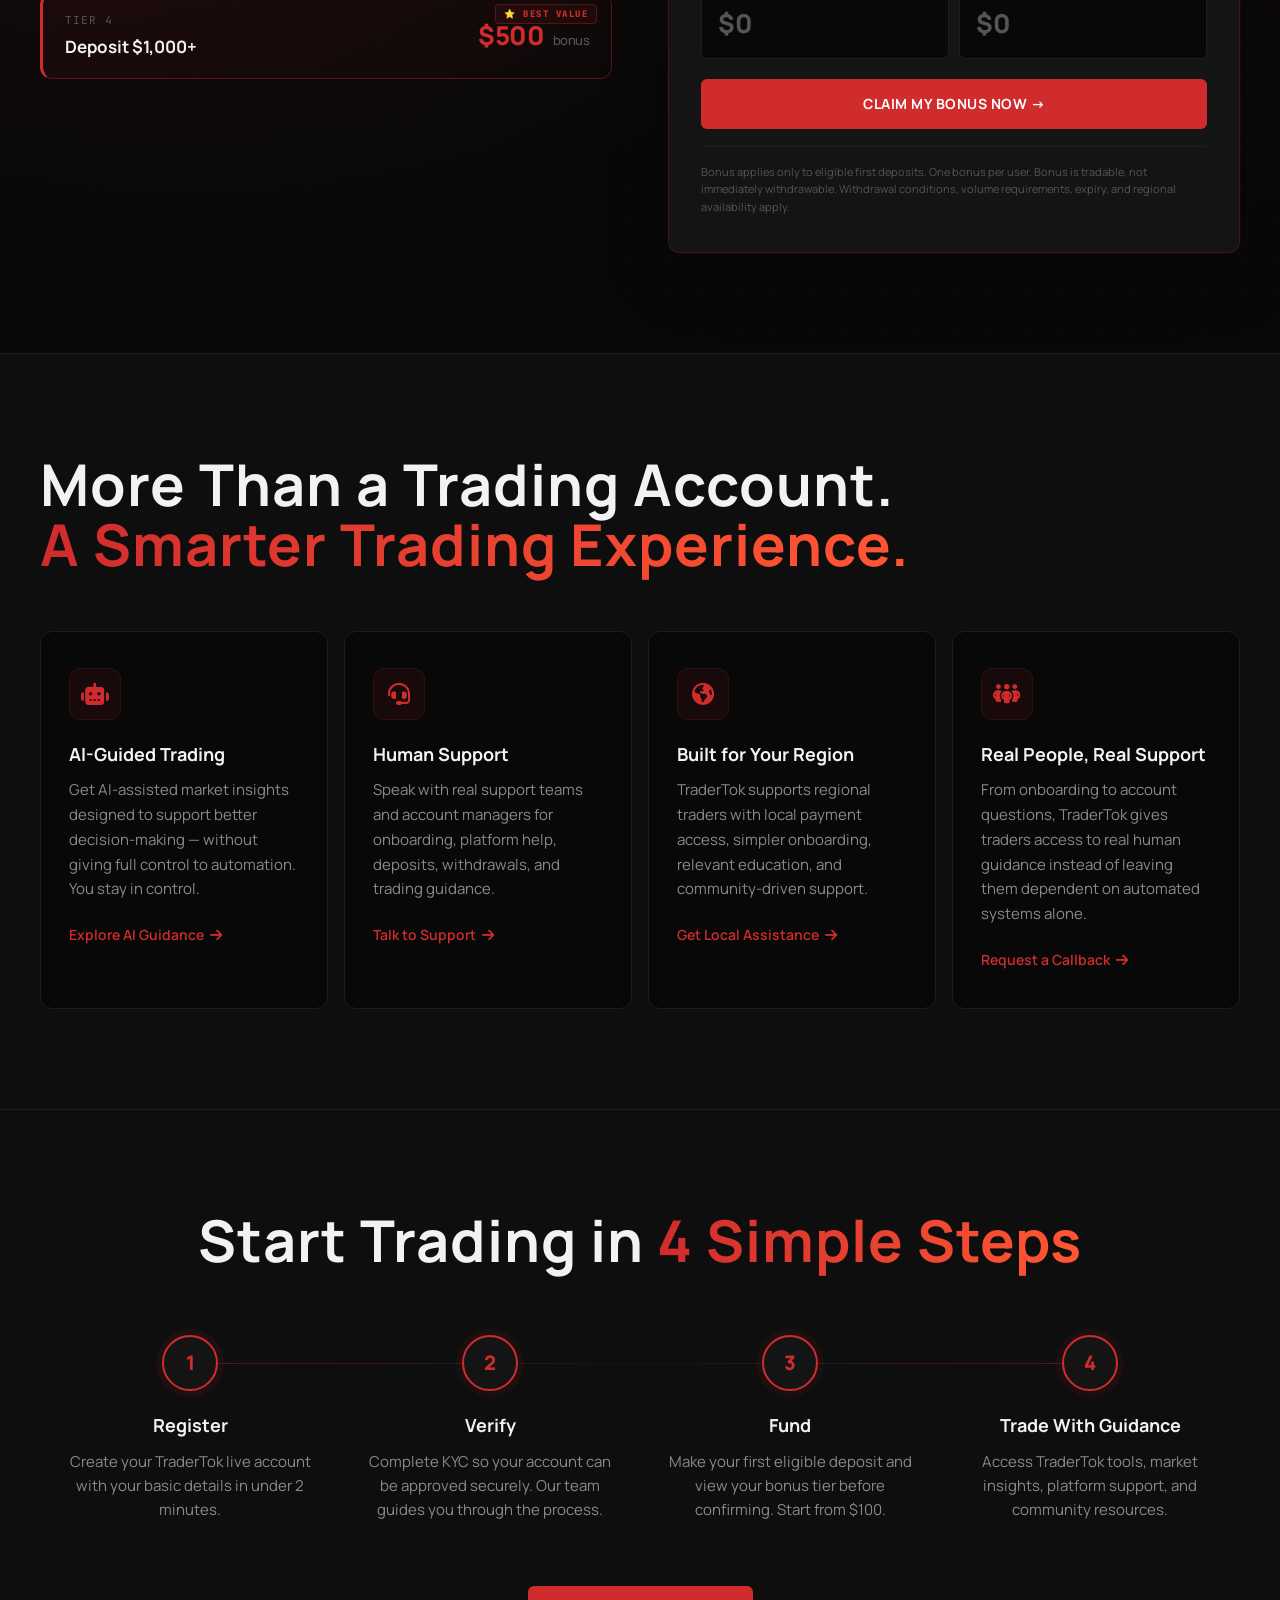
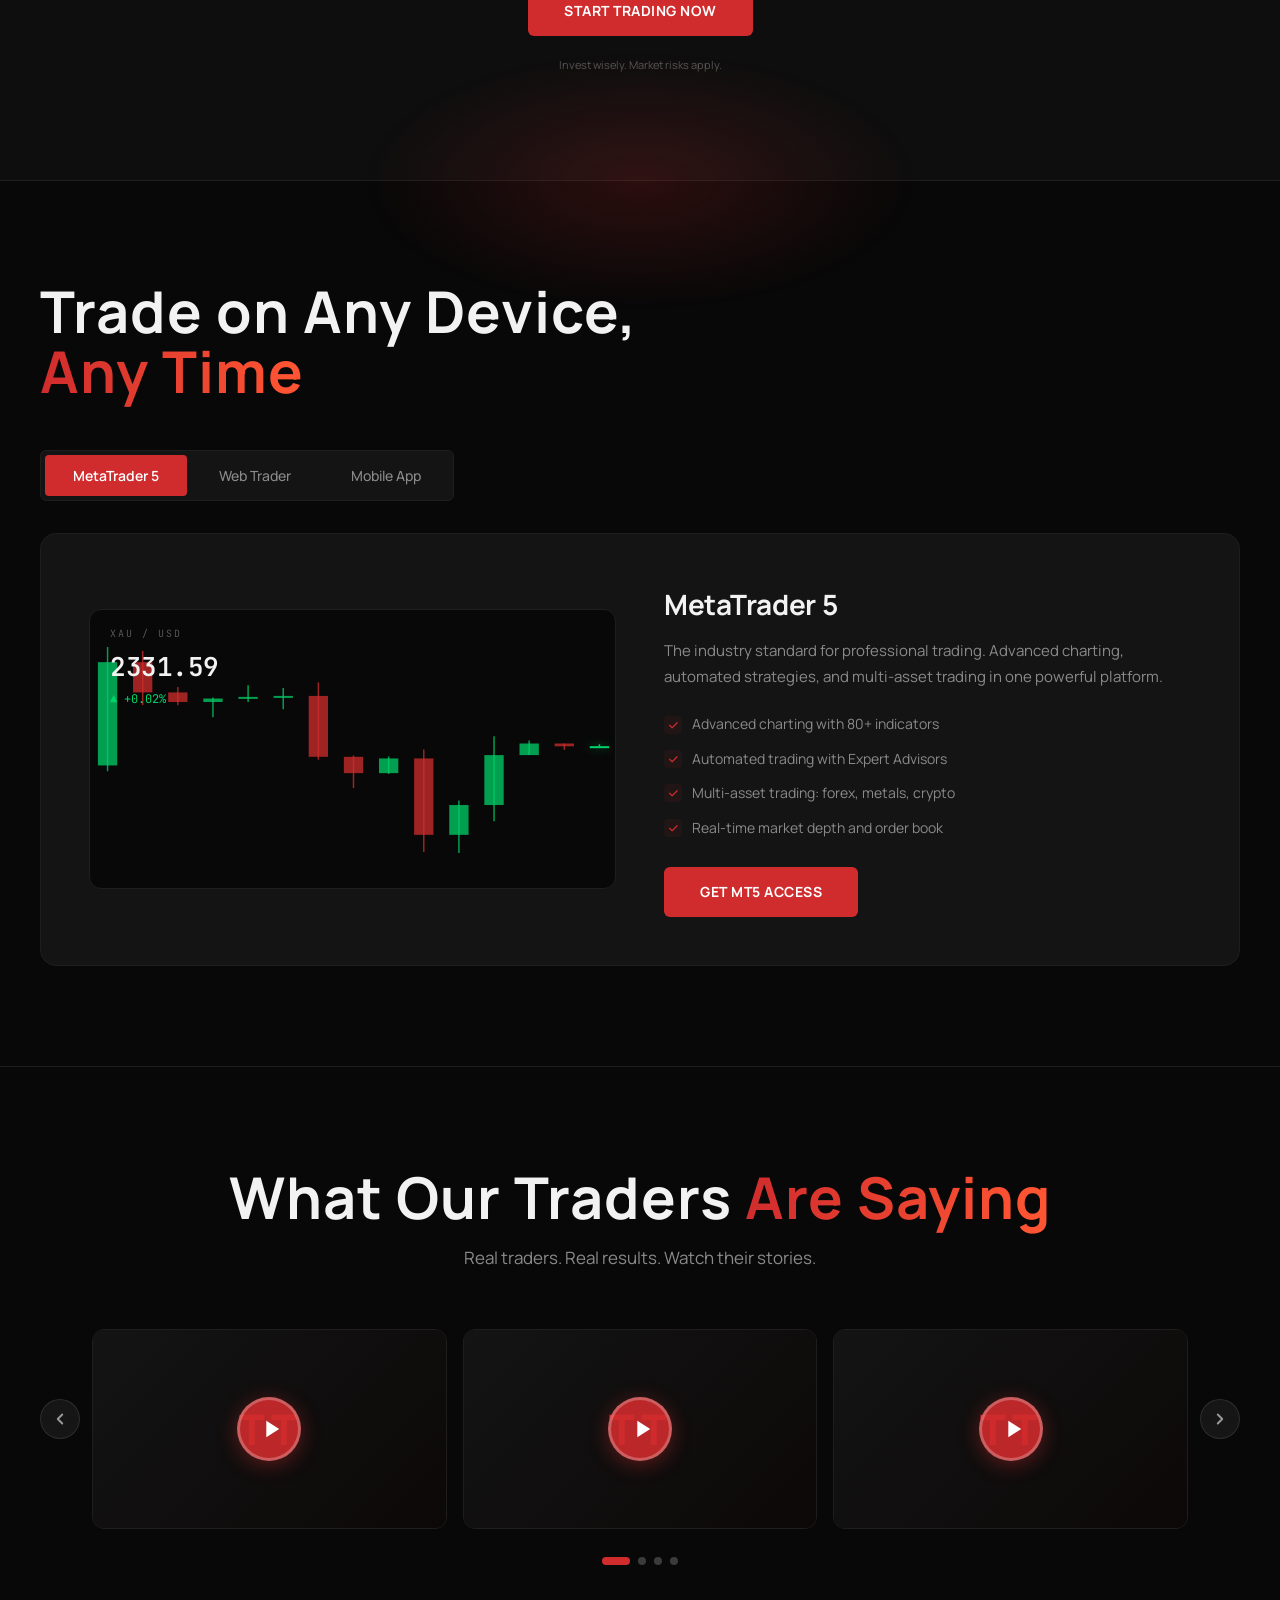
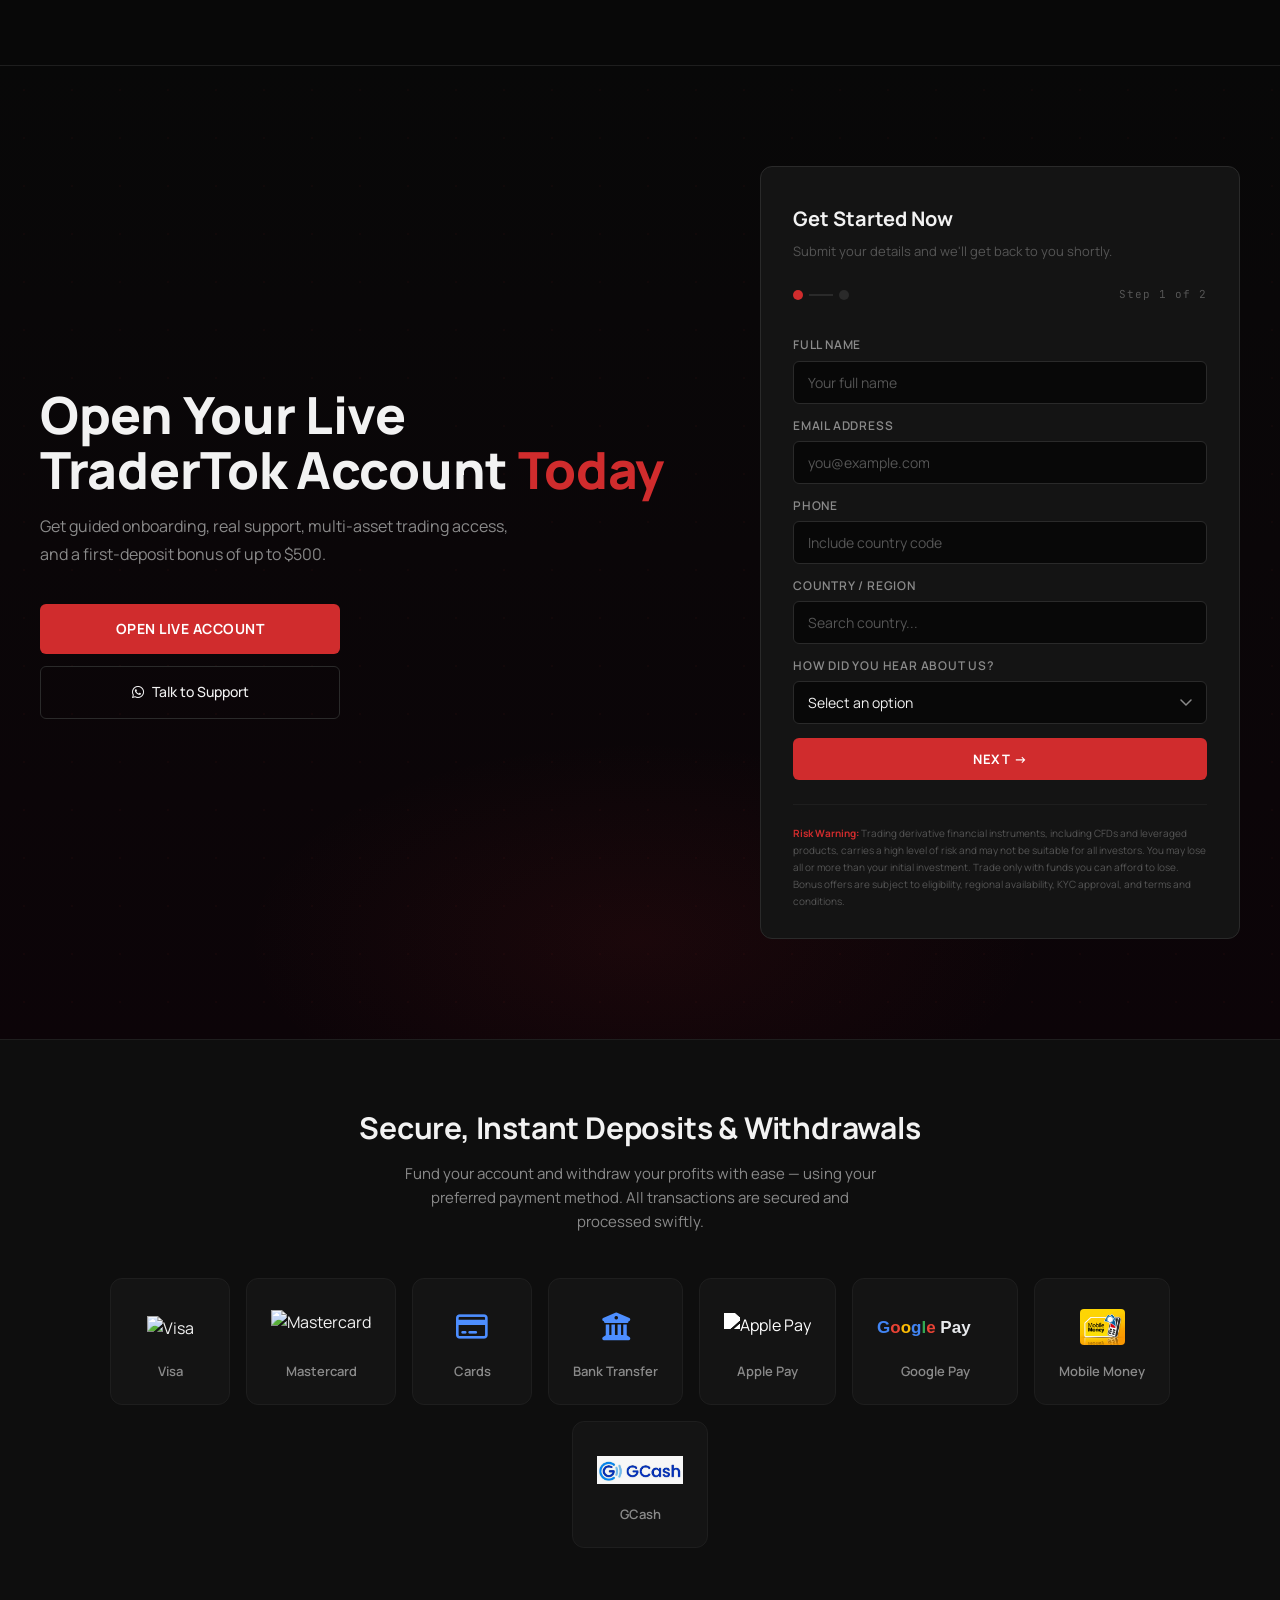
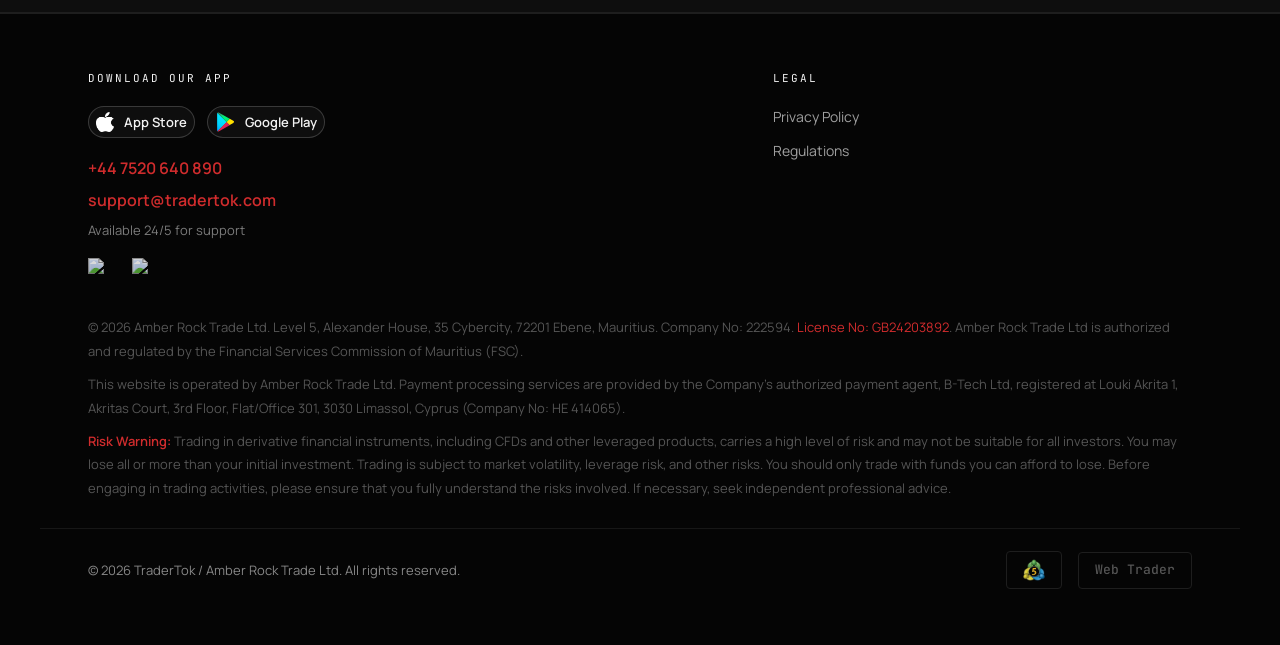
==== commit d6e79c5f: "Update index, v1, open-live-account, open-demo-account pages" ====
--- a/index.html
+++ b/index.html
@@ -1135,7 +1135,7 @@
             .calc-results-wrap { grid-template-columns: 1fr; }
         }
         /* ── §7 WHY TRADERTOK ── */
-        .why-section { background: var(--bg-secondary); padding: 100px 24px; }
+        .why-section { background: var(--bg-secondary); padding: 100px 24px; position: relative; }
         .why-grid {
             display: grid;
             grid-template-columns: repeat(4, 1fr);
@@ -1175,10 +1175,10 @@
             font-size: 22px;
             margin-bottom: 20px;
         }
-        .why-card h3 { font-size: 16px; font-weight: 700; margin-bottom: 10px; }
-        .why-card p  { font-size: 14px; line-height: 1.65; color: var(--text-secondary); margin-bottom: 20px; }
+        .why-card h3 { font-size: 18px; font-weight: 700; margin-bottom: 10px; }
+        .why-card p  { font-size: 15px; line-height: 1.65; color: var(--text-secondary); margin-bottom: 20px; }
         .why-card-link {
-            font-size: 13px;
+            font-size: 14px;
             font-weight: 600;
             color: var(--accent);
             text-decoration: none;
@@ -1193,7 +1193,7 @@
 
 
         /* ── §9 HOW IT WORKS ── */
-        .hiw-section { background: var(--bg-secondary); padding: 100px 24px; }
+        .hiw-section { background: var(--bg-secondary); padding: 100px 24px; position: relative; }
         .hiw-steps {
             display: grid;
             grid-template-columns: repeat(4, 1fr);
@@ -1247,8 +1247,8 @@
             z-index: 1;
             box-shadow: 0 0 0 6px var(--accent-soft);
         }
-        .hiw-step h3 { font-size: 16px; font-weight: 700; margin-bottom: 10px; }
-        .hiw-step p  { font-size: 14px; color: var(--text-secondary); line-height: 1.6; margin-bottom: 16px; }
+        .hiw-step h3 { font-size: 18px; font-weight: 700; margin-bottom: 10px; }
+        .hiw-step p  { font-size: 15px; color: var(--text-secondary); line-height: 1.6; margin-bottom: 16px; }
         .hiw-step-link {
             font-size: 13px;
             font-weight: 600;
@@ -1268,20 +1268,19 @@
         /* ── HOW IT WORKS risk note ── */
         .hiw-risk-note {
             text-align: center;
-            font-size: 15px;
-            color: var(--text-secondary);
-            max-width: 700px;
-            margin: 32px auto 0;
-            line-height: 1.65;
-            padding: 14px 24px;
-            border: 1px solid var(--border-light);
-            border-radius: var(--radius-sm);
-            background: rgba(255,255,255,0.03);
-        }
-        .hiw-risk-note strong { color: var(--text-primary); font-weight: 600; }
+            font-size: 11px;
+            color: var(--text-muted);
+            max-width: 600px;
+            margin: 14px auto 0;
+            line-height: 1.6;
+            padding: 6px 0;
+            border: none;
+            background: transparent;
+        }
+        .hiw-risk-note strong { color: var(--text-secondary); font-weight: 600; }
 
         /* ── §10 PLATFORM TABS ── */
-        .platform-section { background: var(--bg-primary); padding: 100px 24px; }
+        .platform-section { background: var(--bg-primary); padding: 100px 24px; position: relative; }
         .platform-tabs-nav {
             display: flex;
             gap: 4px;
@@ -1850,19 +1849,22 @@
             justify-content: space-between;
             gap: 16px;
         }
-        .footer-subbar-copy { font-size: 12px; color: rgba(242,242,242,0.55); }
+        .footer-subbar-copy { font-size: 13px; color: rgba(242,242,242,0.55); }
         .footer-partners { display: flex; gap: 16px; align-items: center; flex-wrap: wrap; }
         .footer-partner {
             font-family: var(--font-mono);
-            font-size: 12px;
+            font-size: 13px;
             font-weight: 500;
             color: var(--text-muted);
-            padding: 5px 12px;
+            padding: 7px 16px;
             border: 1px solid var(--border);
             border-radius: 4px;
+            display: inline-flex;
+            align-items: center;
+            gap: 8px;
         }
         .footer-regulatory {
-            font-size: 11px;
+            font-size: 13px;
             line-height: 1.8;
             color: var(--text-muted);
             max-width: 1200px;
@@ -1876,6 +1878,39 @@
             .site-footer-inner { grid-template-columns: 1fr; padding: 0 20px; gap: 28px; }
             .footer-subbar-inner { padding: 16px 20px 0; flex-direction: column; text-align: center; }
             .footer-regulatory { padding: 0 20px; }
+        }
+
+        /* ── BACKGROUND DESIGN: continuous grid + glow bridges ── */
+        .section-grid-overlay {
+            position: absolute;
+            inset: 0;
+            background-image:
+                linear-gradient(rgba(208,44,45,0.06) 1px, transparent 1px),
+                linear-gradient(90deg, rgba(208,44,45,0.06) 1px, transparent 1px);
+            background-size: 60px 60px;
+            background-attachment: fixed;
+            pointer-events: none;
+            z-index: 0;
+        }
+        .section-glow-bridge {
+            position: relative;
+            height: 0;
+            pointer-events: none;
+            overflow: visible;
+            z-index: 2;
+        }
+        .section-glow-bridge::before {
+            content: '';
+            position: absolute;
+            left: 50%;
+            top: 0;
+            transform: translate(-50%, -50%);
+            width: 600px;
+            height: 280px;
+            background: radial-gradient(ellipse at center,
+                rgba(208,44,45,0.18) 0%,
+                transparent 65%);
+            pointer-events: none;
         }
 
         /* ── TEMPORARY SECTION STUBS (visual placeholders) ── */
@@ -2623,6 +2658,7 @@
 ============================================================ -->
 <!-- Ticker bar removed per client request -->
 
+<div class="section-glow-bridge" aria-hidden="true"></div>
 
 <!-- ============================================================
      §6 — BONUS HOOK SECTION
@@ -2723,6 +2759,7 @@
      Phase 4: AI Guidance · Human Control · Real Support · Built for Your Region
 ============================================================ -->
 <section id="why-tradertok" class="why-section">
+    <div class="section-grid-overlay" aria-hidden="true"></div>
     <div class="lp-inner">
         <div class="reveal">
             <h2 class="lp-section-heading">More Than a Trading Account.<br><span class="em">A Smarter Trading Experience.</span></h2>
@@ -2764,6 +2801,7 @@
      Phase 4: Register · Verify · Fund · Trade With Guidance
 ============================================================ -->
 <section id="how-it-works" class="hiw-section">
+    <div class="section-grid-overlay" aria-hidden="true"></div>
     <div class="lp-inner">
         <div class="reveal" style="text-align:center;">
             <h2 class="lp-section-heading" style="text-align:center;">Start Trading in <span class="em">4 Simple Steps</span></h2>
@@ -2799,12 +2837,14 @@
 
 <div class="lp-divider"></div>
 
+<div class="section-glow-bridge" aria-hidden="true"></div>
 
 <!-- ============================================================
      §10 — PLATFORM TABS
      Phase 5: MT5 · Web Trader · Mobile
 ============================================================ -->
 <section id="platform" class="platform-section">
+    <div class="section-grid-overlay" aria-hidden="true"></div>
     <div class="lp-inner">
         <div class="reveal">
             <h2 class="lp-section-heading">Trade on Any Device,<br><span class="em">Any Time</span></h2>
@@ -3072,6 +3112,7 @@
 ============================================================ -->
 <section id="get-started" class="final-section">
     <div class="final-particles" aria-hidden="true"></div>
+    <div class="section-grid-overlay" aria-hidden="true"></div>
     <div class="lp-inner">
         <div class="final-layout">
 
@@ -3301,7 +3342,7 @@
     <div class="footer-subbar-inner">
         <p class="footer-subbar-copy">© 2026 TraderTok / Amber Rock Trade Ltd. All rights reserved.</p>
         <div class="footer-partners">
-            <div class="footer-partner"><img src="../assets/images/mt5.png" alt="MetaTrader 5" style="height:14px;width:auto;object-fit:contain;vertical-align:middle;"></div>
+            <div class="footer-partner"><img src="../assets/images/mt5.png" alt="MetaTrader 5" style="height:22px;width:auto;object-fit:contain;vertical-align:middle;"></div>
             <div class="footer-partner">Web Trader</div>
         </div>
     </div>
